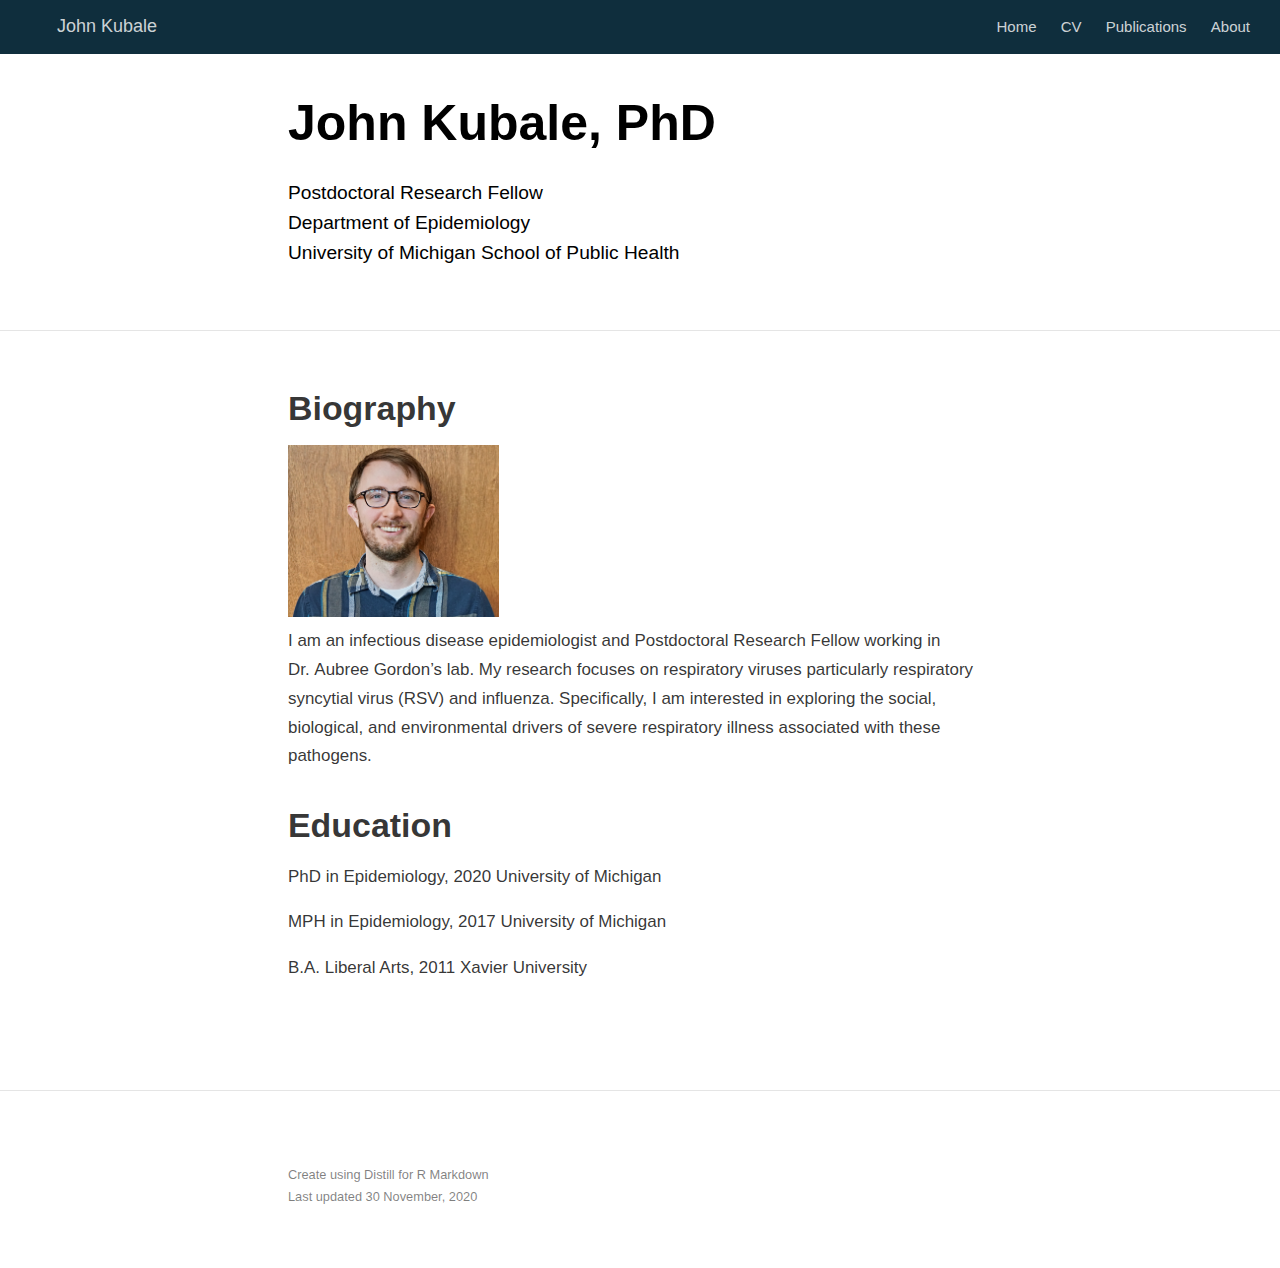
==== index.html @ 33983492 "update tweak" ====
<!DOCTYPE html>

<html xmlns="http://www.w3.org/1999/xhtml" lang="" xml:lang="">

<head>
  <meta charset="utf-8"/>
  <meta name="viewport" content="width=device-width, initial-scale=1"/>
  <meta http-equiv="X-UA-Compatible" content="IE=Edge,chrome=1"/>
  <meta name="generator" content="distill" />

  <style type="text/css">
  /* Hide doc at startup (prevent jankiness while JS renders/transforms) */
  body {
    visibility: hidden;
  }
  </style>

 <!--radix_placeholder_import_source-->
 <!--/radix_placeholder_import_source-->

<style type="text/css">code{white-space: pre;}</style>
<style type="text/css" data-origin="pandoc">
a.sourceLine { display: inline-block; line-height: 1.25; }
a.sourceLine { pointer-events: none; color: inherit; text-decoration: inherit; }
a.sourceLine:empty { height: 1.2em; }
.sourceCode { overflow: visible; }
code.sourceCode { white-space: pre; position: relative; }
div.sourceCode { margin: 1em 0; }
pre.sourceCode { margin: 0; }
@media screen {
div.sourceCode { overflow: auto; }
}
@media print {
code.sourceCode { white-space: pre-wrap; }
a.sourceLine { text-indent: -1em; padding-left: 1em; }
}
pre.numberSource a.sourceLine
  { position: relative; left: -4em; }
pre.numberSource a.sourceLine::before
  { content: attr(title);
    position: relative; left: -1em; text-align: right; vertical-align: baseline;
    border: none; pointer-events: all; display: inline-block;
    -webkit-touch-callout: none; -webkit-user-select: none;
    -khtml-user-select: none; -moz-user-select: none;
    -ms-user-select: none; user-select: none;
    padding: 0 4px; width: 4em;
    color: #aaaaaa;
  }
pre.numberSource { margin-left: 3em; border-left: 1px solid #aaaaaa;  padding-left: 4px; }
div.sourceCode
  {  }
@media screen {
a.sourceLine::before { text-decoration: underline; }
}
code span.al { color: #ff0000; font-weight: bold; } /* Alert */
code span.an { color: #545454; font-weight: bold; } /* Annotation */
code span.at { color: #7d9029; } /* Attribute */
code span.bn { color: #a1024a; } /* BaseN */
code span.bu { } /* BuiltIn */
code span.cf { color: #007faa; font-weight: bold; } /* ControlFlow */
code span.ch { color: #008000; } /* Char */
code span.cn { color: #d91e18; } /* Constant */
code span.co { color: #545454; } /* Comment */
code span.cv { color: #545454; font-weight: bold; font-style: italic; } /* CommentVar */
code span.do { color: #ba2121; font-style: italic; } /* Documentation */
code span.dt { color: #aa5d00; } /* DataType */
code span.dv { color: #a1024a; } /* DecVal */
code span.er { color: #ff0000; font-weight: bold; } /* Error */
code span.ex { } /* Extension */
code span.fl { color: #a1024a; } /* Float */
code span.fu { color: #4254a7; } /* Function */
code span.im { } /* Import */
code span.in { color: #545454; font-weight: bold; } /* Information */
code span.kw { color: #007faa; font-weight: bold; } /* Keyword */
code span.op { color: #696969; } /* Operator */
code span.ot { color: #007faa; } /* Other */
code span.pp { color: #bc7a00; } /* Preprocessor */
code span.sc { color: #008000; } /* SpecialChar */
code span.ss { color: #bb6688; } /* SpecialString */
code span.st { color: #008000; } /* String */
code span.va { color: #19177c; } /* Variable */
code span.vs { color: #008000; } /* VerbatimString */
code span.wa { color: #545454; font-weight: bold; font-style: italic; } /* Warning */
</style>

  <!--radix_placeholder_meta_tags-->
  <title>John Kubale: John Kubale, PhD</title>
  
  <meta property="description" itemprop="description" content="Postdoctoral Research Fellow  &#10;Department of Epidemiology  &#10;University of Michigan School of Public Health  &#10;[&lt;i class=&quot;fa fa-envelope&quot; aria-hidden=&quot;true&quot;&gt;&lt;/i&gt;](mailto:jkubale@umich.edu)&#10;[&lt;i class=&quot;fab fa-linkedin&quot;&gt;&lt;/i&gt;](https://www.linkedin.com/in/john-kubale-382120b4/) [&lt;i class=&quot;fab fa-twitter-square&quot;&gt;&lt;/i&gt;](https://twitter.com/JKubale)"/>
  
  
  
  <!--  https://developers.facebook.com/docs/sharing/webmasters#markup -->
  <meta property="og:title" content="John Kubale: John Kubale, PhD"/>
  <meta property="og:type" content="article"/>
  <meta property="og:description" content="Postdoctoral Research Fellow  &#10;Department of Epidemiology  &#10;University of Michigan School of Public Health  &#10;[&lt;i class=&quot;fa fa-envelope&quot; aria-hidden=&quot;true&quot;&gt;&lt;/i&gt;](mailto:jkubale@umich.edu)&#10;[&lt;i class=&quot;fab fa-linkedin&quot;&gt;&lt;/i&gt;](https://www.linkedin.com/in/john-kubale-382120b4/) [&lt;i class=&quot;fab fa-twitter-square&quot;&gt;&lt;/i&gt;](https://twitter.com/JKubale)"/>
  <meta property="og:locale" content="en_US"/>
  <meta property="og:site_name" content="John Kubale"/>
  
  <!--  https://dev.twitter.com/cards/types/summary -->
  <meta property="twitter:card" content="summary"/>
  <meta property="twitter:title" content="John Kubale: John Kubale, PhD"/>
  <meta property="twitter:description" content="Postdoctoral Research Fellow  &#10;Department of Epidemiology  &#10;University of Michigan School of Public Health  &#10;[&lt;i class=&quot;fa fa-envelope&quot; aria-hidden=&quot;true&quot;&gt;&lt;/i&gt;](mailto:jkubale@umich.edu)&#10;[&lt;i class=&quot;fab fa-linkedin&quot;&gt;&lt;/i&gt;](https://www.linkedin.com/in/john-kubale-382120b4/) [&lt;i class=&quot;fab fa-twitter-square&quot;&gt;&lt;/i&gt;](https://twitter.com/JKubale)"/>
  
  <!--/radix_placeholder_meta_tags-->
  <!--radix_placeholder_rmarkdown_metadata-->
  
  <script type="text/json" id="radix-rmarkdown-metadata">
  {"type":"list","attributes":{"names":{"type":"character","attributes":{},"value":["title","description","site"]}},"value":[{"type":"character","attributes":{},"value":["John Kubale, PhD"]},{"type":"character","attributes":{},"value":["Postdoctoral Research Fellow  \nDepartment of Epidemiology  \nUniversity of Michigan School of Public Health  \n[<i class=\"fa fa-envelope\" aria-hidden=\"true\"><\/i>](mailto:jkubale@umich.edu)\n[<i class=\"fab fa-linkedin\"><\/i>](https://www.linkedin.com/in/john-kubale-382120b4/) [<i class=\"fab fa-twitter-square\"><\/i>](https://twitter.com/JKubale)\n"]},{"type":"character","attributes":{},"value":["distill::distill_website"]}]}
  </script>
  <!--/radix_placeholder_rmarkdown_metadata-->
  <!--radix_placeholder_navigation_in_header-->
  <meta name="distill:offset" content=""/>
  
  <script type="application/javascript">
  
    window.headroom_prevent_pin = false;
  
    window.document.addEventListener("DOMContentLoaded", function (event) {
  
      // initialize headroom for banner
      var header = $('header').get(0);
      var headerHeight = header.offsetHeight;
      var headroom = new Headroom(header, {
        onPin : function() {
          if (window.headroom_prevent_pin) {
            window.headroom_prevent_pin = false;
            headroom.unpin();
          }
        }
      });
      headroom.init();
      if(window.location.hash)
        headroom.unpin();
      $(header).addClass('headroom--transition');
  
      // offset scroll location for banner on hash change
      // (see: https://github.com/WickyNilliams/headroom.js/issues/38)
      window.addEventListener("hashchange", function(event) {
        window.scrollTo(0, window.pageYOffset - (headerHeight + 25));
      });
  
      // responsive menu
      $('.distill-site-header').each(function(i, val) {
        var topnav = $(this);
        var toggle = topnav.find('.nav-toggle');
        toggle.on('click', function() {
          topnav.toggleClass('responsive');
        });
      });
  
      // nav dropdowns
      $('.nav-dropbtn').click(function(e) {
        $(this).next('.nav-dropdown-content').toggleClass('nav-dropdown-active');
        $(this).parent().siblings('.nav-dropdown')
           .children('.nav-dropdown-content').removeClass('nav-dropdown-active');
      });
      $("body").click(function(e){
        $('.nav-dropdown-content').removeClass('nav-dropdown-active');
      });
      $(".nav-dropdown").click(function(e){
        e.stopPropagation();
      });
    });
  </script>
  
  <style type="text/css">
  
  /* Theme (user-documented overrideables for nav appearance) */
  
  .distill-site-nav {
    color: rgba(255, 255, 255, 0.8);
    background-color: #0F2E3D;
    font-size: 15px;
    font-weight: 300;
  }
  
  .distill-site-nav a {
    color: inherit;
    text-decoration: none;
  }
  
  .distill-site-nav a:hover {
    color: white;
  }
  
  @media print {
    .distill-site-nav {
      display: none;
    }
  }
  
  .distill-site-header {
  
  }
  
  .distill-site-footer {
  
  }
  
  
  /* Site Header */
  
  .distill-site-header {
    width: 100%;
    box-sizing: border-box;
    z-index: 3;
  }
  
  .distill-site-header .nav-left {
    display: inline-block;
    margin-left: 8px;
  }
  
  @media screen and (max-width: 768px) {
    .distill-site-header .nav-left {
      margin-left: 0;
    }
  }
  
  
  .distill-site-header .nav-right {
    float: right;
    margin-right: 8px;
  }
  
  .distill-site-header a,
  .distill-site-header .title {
    display: inline-block;
    text-align: center;
    padding: 14px 10px 14px 10px;
  }
  
  .distill-site-header .title {
    font-size: 18px;
    min-width: 150px;
  }
  
  .distill-site-header .logo {
    padding: 0;
  }
  
  .distill-site-header .logo img {
    display: none;
    max-height: 20px;
    width: auto;
    margin-bottom: -4px;
  }
  
  .distill-site-header .nav-image img {
    max-height: 18px;
    width: auto;
    display: inline-block;
    margin-bottom: -3px;
  }
  
  
  
  @media screen and (min-width: 1000px) {
    .distill-site-header .logo img {
      display: inline-block;
    }
    .distill-site-header .nav-left {
      margin-left: 20px;
    }
    .distill-site-header .nav-right {
      margin-right: 20px;
    }
    .distill-site-header .title {
      padding-left: 12px;
    }
  }
  
  
  .distill-site-header .nav-toggle {
    display: none;
  }
  
  .nav-dropdown {
    display: inline-block;
    position: relative;
  }
  
  .nav-dropdown .nav-dropbtn {
    border: none;
    outline: none;
    color: rgba(255, 255, 255, 0.8);
    padding: 16px 10px;
    background-color: transparent;
    font-family: inherit;
    font-size: inherit;
    font-weight: inherit;
    margin: 0;
    margin-top: 1px;
    z-index: 2;
  }
  
  .nav-dropdown-content {
    display: none;
    position: absolute;
    background-color: white;
    min-width: 200px;
    border: 1px solid rgba(0,0,0,0.15);
    border-radius: 4px;
    box-shadow: 0px 8px 16px 0px rgba(0,0,0,0.1);
    z-index: 1;
    margin-top: 2px;
    white-space: nowrap;
    padding-top: 4px;
    padding-bottom: 4px;
  }
  
  .nav-dropdown-content hr {
    margin-top: 4px;
    margin-bottom: 4px;
    border: none;
    border-bottom: 1px solid rgba(0, 0, 0, 0.1);
  }
  
  .nav-dropdown-active {
    display: block;
  }
  
  .nav-dropdown-content a, .nav-dropdown-content .nav-dropdown-header {
    color: black;
    padding: 6px 24px;
    text-decoration: none;
    display: block;
    text-align: left;
  }
  
  .nav-dropdown-content .nav-dropdown-header {
    display: block;
    padding: 5px 24px;
    padding-bottom: 0;
    text-transform: uppercase;
    font-size: 14px;
    color: #999999;
    white-space: nowrap;
  }
  
  .nav-dropdown:hover .nav-dropbtn {
    color: white;
  }
  
  .nav-dropdown-content a:hover {
    background-color: #ddd;
    color: black;
  }
  
  .nav-right .nav-dropdown-content {
    margin-left: -45%;
    right: 0;
  }
  
  @media screen and (max-width: 768px) {
    .distill-site-header a, .distill-site-header .nav-dropdown  {display: none;}
    .distill-site-header a.nav-toggle {
      float: right;
      display: block;
    }
    .distill-site-header .title {
      margin-left: 0;
    }
    .distill-site-header .nav-right {
      margin-right: 0;
    }
    .distill-site-header {
      overflow: hidden;
    }
    .nav-right .nav-dropdown-content {
      margin-left: 0;
    }
  }
  
  
  @media screen and (max-width: 768px) {
    .distill-site-header.responsive {position: relative; min-height: 500px; }
    .distill-site-header.responsive a.nav-toggle {
      position: absolute;
      right: 0;
      top: 0;
    }
    .distill-site-header.responsive a,
    .distill-site-header.responsive .nav-dropdown {
      display: block;
      text-align: left;
    }
    .distill-site-header.responsive .nav-left,
    .distill-site-header.responsive .nav-right {
      width: 100%;
    }
    .distill-site-header.responsive .nav-dropdown {float: none;}
    .distill-site-header.responsive .nav-dropdown-content {position: relative;}
    .distill-site-header.responsive .nav-dropdown .nav-dropbtn {
      display: block;
      width: 100%;
      text-align: left;
    }
  }
  
  /* Site Footer */
  
  .distill-site-footer {
    width: 100%;
    overflow: hidden;
    box-sizing: border-box;
    z-index: 3;
    margin-top: 30px;
    padding-top: 30px;
    padding-bottom: 30px;
    text-align: center;
  }
  
  /* Headroom */
  
  d-title {
    padding-top: 6rem;
  }
  
  @media print {
    d-title {
      padding-top: 4rem;
    }
  }
  
  .headroom {
    z-index: 1000;
    position: fixed;
    top: 0;
    left: 0;
    right: 0;
  }
  
  .headroom--transition {
    transition: all .4s ease-in-out;
  }
  
  .headroom--unpinned {
    top: -100px;
  }
  
  .headroom--pinned {
    top: 0;
  }
  
  </style>
  
  <link href="site_libs/font-awesome-5.1.0/css/all.css" rel="stylesheet"/>
  <link href="site_libs/font-awesome-5.1.0/css/v4-shims.css" rel="stylesheet"/>
  <script src="site_libs/headroom-0.9.4/headroom.min.js"></script>
  <script src="site_libs/autocomplete-0.37.1/autocomplete.min.js"></script>
  <script src="site_libs/fuse-6.4.1/fuse.min.js"></script>
  
  <script type="application/javascript">
  
  function getMeta(metaName) {
    var metas = document.getElementsByTagName('meta');
    for (let i = 0; i < metas.length; i++) {
      if (metas[i].getAttribute('name') === metaName) {
        return metas[i].getAttribute('content');
      }
    }
    return '';
  }
  
  function offsetURL(url) {
    var offset = getMeta('distill:offset');
    return offset ? offset + '/' + url : url;
  }
  
  function createIndex() {
    var options = {
      keys: [
        "title",
        "categories",
        "description",
        "contents"
      ]
    };
    return new window.Fuse([],options);
  }
  
  function createFuseIndex() {
  
    // create fuse index
    var options = { keys: ["title", "description", "contents"] };
    var fuse = new window.Fuse([], options);
  
    // fetch the main search.json
    return fetch(offsetURL('search.json'))
      .then(function(response) {
        if (response.status == 200) {
          return response.json().then(function(json) {
            // index main articles
            json.articles.forEach(function(article) {
              fuse.add(article);
            });
            // download collections and index their articles
            return Promise.all(json.collections.map(function(collection) {
              return fetch(offsetURL(collection)).then(function(response) {
                if (response.status === 200) {
                  return response.json().then(function(articles) {
                    articles.forEach(function(article) {
                      fuse.add(article);
                    });
                  })
                } else {
                  return Promise.reject(
                    new Error('Unexpected status from search index request: ' +
                              response.status)
                  );
                }
              });
            })).then(function() {
              return fuse;
            });
          });
  
        } else {
          return Promise.reject(
            new Error('Unexpected status from search index request: ' +
                        response.status)
          );
        }
      });
  }
  
  window.document.addEventListener("DOMContentLoaded", function (event) {
  
    // get search element (bail if we don't have one)
    var searchEl = window.document.getElementById('distill-search');
    if (!searchEl)
      return;
  
    createFuseIndex()
      .then(function(fuse) {
  
        // make search box visible
        searchEl.classList.remove('hidden');
  
        // initialize autocomplete
        var options = {
          autoselect: true,
          hint: false,
          minLength: 2,
        };
        window.autocomplete(searchEl, options, [{
          source: function(query, callback) {
            const searchOptions = {
              isCaseSensitive: false,
              shouldSort: true,
              minMatchCharLength: 2,
              limit: 10,
              keys: [
                { name: 'title', weight: 20 },
                { name: 'categories', weight: 15 },
                { name: 'description', weight: 10 },
                { name: 'contents', weight: 5 },
              ],
            };
            var results = fuse.search(query, searchOptions);
            callback(results
              .map(function(result) { return result.item; })
              .filter(function(item) { return !!item.description; })
            );
          },
          templates: {
            suggestion: function(suggestion) {
              var html = `
                <div class="search-item">
                  <h3>${suggestion.title}</h3>
                  <div class="search-item-description">
                    ${suggestion.description}
                  </div>
                  <div class="search-item-preview">
                    <img src="${suggestion.preview ? offsetURL(suggestion.preview) : ''}"</img>
                  </div>
                </div>
              `;
              return html;
            }
          }
        }]).on('autocomplete:selected', function(event, suggestion) {
          window.location.href = offsetURL(suggestion.path);
        });
        // remove inline display style on autocompleter (we want to
        // manage responsive display via css)
        $('.algolia-autocomplete').css("display", "");
      })
      .catch(function(error) {
        console.log(error);
      });
  
  });
  
  </script>
  
  <style type="text/css">
  
  /* Algolioa Autocomplete */
  
  .algolia-autocomplete {
    display: inline-block;
    margin-left: 10px;
    vertical-align: sub;
    background-color: white;
    color: black;
    padding: 6px;
    padding-top: 8px;
    padding-bottom: 0;
    border-radius: 6px;
    border: 1px #0F2E3D solid;
    width: 180px;
  }
  
  
  @media screen and (max-width: 768px) {
    .distill-site-nav .algolia-autocomplete {
      display: none;
      visibility: hidden;
    }
    .distill-site-nav.responsive .algolia-autocomplete {
      display: inline-block;
      visibility: visible;
    }
    .distill-site-nav.responsive .algolia-autocomplete .aa-dropdown-menu {
      margin-left: 0;
      width: 400px;
      max-height: 400px;
    }
  }
  
  .algolia-autocomplete .aa-input, .algolia-autocomplete .aa-hint {
    width: 90%;
    outline: none;
    border: none;
  }
  
  .algolia-autocomplete .aa-hint {
    color: #999;
  }
  .algolia-autocomplete .aa-dropdown-menu {
    width: 550px;
    max-height: 70vh;
    overflow-x: visible;
    overflow-y: scroll;
    padding: 5px;
    margin-top: 3px;
    margin-left: -150px;
    background-color: #fff;
    border-radius: 5px;
    border: 1px solid #999;
    border-top: none;
  }
  
  .algolia-autocomplete .aa-dropdown-menu .aa-suggestion {
    cursor: pointer;
    padding: 5px 4px;
    border-bottom: 1px solid #eee;
  }
  
  .algolia-autocomplete .aa-dropdown-menu .aa-suggestion:last-of-type {
    border-bottom: none;
    margin-bottom: 2px;
  }
  
  .algolia-autocomplete .aa-dropdown-menu .aa-suggestion .search-item {
    overflow: hidden;
    font-size: 0.8em;
    line-height: 1.4em;
  }
  
  .algolia-autocomplete .aa-dropdown-menu .aa-suggestion .search-item h3 {
    margin-block-start: 0;
    margin-block-end: 5px;
  }
  
  .algolia-autocomplete .aa-dropdown-menu .aa-suggestion .search-item-description {
    display: inline-block;
    overflow: hidden;
    height: 2.8em;
    width: 80%;
    margin-right: 4%;
  }
  
  .algolia-autocomplete .aa-dropdown-menu .aa-suggestion .search-item-preview {
    display: inline-block;
    width: 15%;
  }
  
  .algolia-autocomplete .aa-dropdown-menu .aa-suggestion .search-item-preview img {
    height: 3em;
    width: auto;
    display: none;
  }
  
  .algolia-autocomplete .aa-dropdown-menu .aa-suggestion .search-item-preview img[src] {
    display: initial;
  }
  
  .algolia-autocomplete .aa-dropdown-menu .aa-suggestion.aa-cursor {
    background-color: #eee;
  }
  .algolia-autocomplete .aa-dropdown-menu .aa-suggestion em {
    font-weight: bold;
    font-style: normal;
  }
  
  </style>
  
  
  <!--/radix_placeholder_navigation_in_header-->
  <!--radix_placeholder_distill-->
  
  <style type="text/css">
  
  body {
    background-color: white;
  }
  
  .pandoc-table {
    width: 100%;
  }
  
  .pandoc-table>caption {
    margin-bottom: 10px;
  }
  
  .pandoc-table th:not([align]) {
    text-align: left;
  }
  
  .pagedtable-footer {
    font-size: 15px;
  }
  
  d-byline .byline {
    grid-template-columns: 2fr 2fr;
  }
  
  d-byline .byline h3 {
    margin-block-start: 1.5em;
  }
  
  d-byline .byline .authors-affiliations h3 {
    margin-block-start: 0.5em;
  }
  
  .authors-affiliations .orcid-id {
    width: 16px;
    height:16px;
    margin-left: 4px;
    margin-right: 4px;
    vertical-align: middle;
    padding-bottom: 2px;
  }
  
  d-title .dt-tags {
    margin-top: 1em;
    grid-column: text;
  }
  
  .dt-tags .dt-tag {
    text-decoration: none;
    display: inline-block;
    color: rgba(0,0,0,0.6);
    padding: 0em 0.4em;
    margin-right: 0.5em;
    margin-bottom: 0.4em;
    font-size: 70%;
    border: 1px solid rgba(0,0,0,0.2);
    border-radius: 3px;
    text-transform: uppercase;
    font-weight: 500;
  }
  
  d-article table.gt_table td,
  d-article table.gt_table th {
    border-bottom: none;
  }
  
  .html-widget {
    margin-bottom: 2.0em;
  }
  
  .l-screen-inset {
    padding-right: 16px;
  }
  
  .l-screen .caption {
    margin-left: 10px;
  }
  
  .shaded {
    background: rgb(247, 247, 247);
    padding-top: 20px;
    padding-bottom: 20px;
    border-top: 1px solid rgba(0, 0, 0, 0.1);
    border-bottom: 1px solid rgba(0, 0, 0, 0.1);
  }
  
  .shaded .html-widget {
    margin-bottom: 0;
    border: 1px solid rgba(0, 0, 0, 0.1);
  }
  
  .shaded .shaded-content {
    background: white;
  }
  
  .text-output {
    margin-top: 0;
    line-height: 1.5em;
  }
  
  .hidden {
    display: none !important;
  }
  
  d-article {
    padding-top: 2.5rem;
    padding-bottom: 30px;
  }
  
  d-appendix {
    padding-top: 30px;
  }
  
  d-article>p>img {
    width: 100%;
  }
  
  d-article h2 {
    margin: 1rem 0 1.5rem 0;
  }
  
  d-article h3 {
    margin-top: 1.5rem;
  }
  
  d-article iframe {
    border: 1px solid rgba(0, 0, 0, 0.1);
    margin-bottom: 2.0em;
    width: 100%;
  }
  
  /* Tweak code blocks */
  
  d-article div.sourceCode code,
  d-article pre code {
    font-family: Consolas, Monaco, 'Andale Mono', 'Ubuntu Mono', monospace;
  }
  
  d-article pre,
  d-article div.sourceCode,
  d-article div.sourceCode pre {
    overflow: hidden;
  }
  
  d-article div.sourceCode {
    background-color: white;
  }
  
  d-article div.sourceCode pre {
    padding-left: 10px;
    font-size: 12px;
    border-left: 2px solid rgba(0,0,0,0.1);
  }
  
  d-article pre {
    font-size: 12px;
    color: black;
    background: none;
    margin-top: 0;
    text-align: left;
    white-space: pre;
    word-spacing: normal;
    word-break: normal;
    word-wrap: normal;
    line-height: 1.5;
  
    -moz-tab-size: 4;
    -o-tab-size: 4;
    tab-size: 4;
  
    -webkit-hyphens: none;
    -moz-hyphens: none;
    -ms-hyphens: none;
    hyphens: none;
  }
  
  d-article pre a {
    border-bottom: none;
  }
  
  d-article pre a:hover {
    border-bottom: none;
    text-decoration: underline;
  }
  
  @media(min-width: 768px) {
  
  d-article pre,
  d-article div.sourceCode,
  d-article div.sourceCode pre {
    overflow: visible !important;
  }
  
  d-article div.sourceCode pre {
    padding-left: 18px;
    font-size: 14px;
  }
  
  d-article pre {
    font-size: 14px;
  }
  
  }
  
  figure img.external {
    background: white;
    border: 1px solid rgba(0, 0, 0, 0.1);
    box-shadow: 0 1px 8px rgba(0, 0, 0, 0.1);
    padding: 18px;
    box-sizing: border-box;
  }
  
  /* CSS for d-contents */
  
  .d-contents {
    grid-column: text;
    color: rgba(0,0,0,0.8);
    font-size: 0.9em;
    padding-bottom: 1em;
    margin-bottom: 1em;
    padding-bottom: 0.5em;
    margin-bottom: 1em;
    padding-left: 0.25em;
    justify-self: start;
  }
  
  @media(min-width: 1000px) {
    .d-contents.d-contents-float {
      height: 0;
      grid-column-start: 1;
      grid-column-end: 4;
      justify-self: center;
      padding-right: 3em;
      padding-left: 2em;
    }
  }
  
  .d-contents nav h3 {
    font-size: 18px;
    margin-top: 0;
    margin-bottom: 1em;
  }
  
  .d-contents li {
    list-style-type: none
  }
  
  .d-contents nav > ul {
    padding-left: 0;
  }
  
  .d-contents ul {
    padding-left: 1em
  }
  
  .d-contents nav ul li {
    margin-top: 0.6em;
    margin-bottom: 0.2em;
  }
  
  .d-contents nav a {
    font-size: 13px;
    border-bottom: none;
    text-decoration: none
    color: rgba(0, 0, 0, 0.8);
  }
  
  .d-contents nav a:hover {
    text-decoration: underline solid rgba(0, 0, 0, 0.6)
  }
  
  .d-contents nav > ul > li > a {
    font-weight: 600;
  }
  
  .d-contents nav > ul > li > ul {
    font-weight: inherit;
  }
  
  .d-contents nav > ul > li > ul > li {
    margin-top: 0.2em;
  }
  
  
  .d-contents nav ul {
    margin-top: 0;
    margin-bottom: 0.25em;
  }
  
  .d-article-with-toc h2:nth-child(2) {
    margin-top: 0;
  }
  
  
  /* Figure */
  
  .figure {
    position: relative;
    margin-bottom: 2.5em;
    margin-top: 1.5em;
  }
  
  .figure img {
    width: 100%;
  }
  
  .figure .caption {
    color: rgba(0, 0, 0, 0.6);
    font-size: 12px;
    line-height: 1.5em;
  }
  
  .figure img.external {
    background: white;
    border: 1px solid rgba(0, 0, 0, 0.1);
    box-shadow: 0 1px 8px rgba(0, 0, 0, 0.1);
    padding: 18px;
    box-sizing: border-box;
  }
  
  .figure .caption a {
    color: rgba(0, 0, 0, 0.6);
  }
  
  .figure .caption b,
  .figure .caption strong, {
    font-weight: 600;
    color: rgba(0, 0, 0, 1.0);
  }
  
  /* Citations */
  
  d-article .citation {
    color: inherit;
    cursor: inherit;
  }
  
  div.hanging-indent{
    margin-left: 1em; text-indent: -1em;
  }
  
  
  /* Tweak 1000px media break to show more text */
  
  @media(min-width: 1000px) {
    .base-grid,
    distill-header,
    d-title,
    d-abstract,
    d-article,
    d-appendix,
    distill-appendix,
    d-byline,
    d-footnote-list,
    d-citation-list,
    distill-footer {
      grid-template-columns: [screen-start] 1fr [page-start kicker-start] 80px [middle-start] 50px [text-start kicker-end] 65px 65px 65px 65px 65px 65px 65px 65px [text-end gutter-start] 65px [middle-end] 65px [page-end gutter-end] 1fr [screen-end];
      grid-column-gap: 16px;
    }
  
    .grid {
      grid-column-gap: 16px;
    }
  
    d-article {
      font-size: 1.06rem;
      line-height: 1.7em;
    }
    figure .caption, .figure .caption, figure figcaption {
      font-size: 13px;
    }
  }
  
  @media(min-width: 1180px) {
    .base-grid,
    distill-header,
    d-title,
    d-abstract,
    d-article,
    d-appendix,
    distill-appendix,
    d-byline,
    d-footnote-list,
    d-citation-list,
    distill-footer {
      grid-template-columns: [screen-start] 1fr [page-start kicker-start] 60px [middle-start] 60px [text-start kicker-end] 60px 60px 60px 60px 60px 60px 60px 60px [text-end gutter-start] 60px [middle-end] 60px [page-end gutter-end] 1fr [screen-end];
      grid-column-gap: 32px;
    }
  
    .grid {
      grid-column-gap: 32px;
    }
  }
  
  
  /* Get the citation styles for the appendix (not auto-injected on render since
     we do our own rendering of the citation appendix) */
  
  d-appendix .citation-appendix,
  .d-appendix .citation-appendix {
    font-size: 11px;
    line-height: 15px;
    border-left: 1px solid rgba(0, 0, 0, 0.1);
    padding-left: 18px;
    border: 1px solid rgba(0,0,0,0.1);
    background: rgba(0, 0, 0, 0.02);
    padding: 10px 18px;
    border-radius: 3px;
    color: rgba(150, 150, 150, 1);
    overflow: hidden;
    margin-top: -12px;
    white-space: pre-wrap;
    word-wrap: break-word;
  }
  
  /* Include appendix styles here so they can be overridden */
  
  d-appendix {
    contain: layout style;
    font-size: 0.8em;
    line-height: 1.7em;
    margin-top: 60px;
    margin-bottom: 0;
    border-top: 1px solid rgba(0, 0, 0, 0.1);
    color: rgba(0,0,0,0.5);
    padding-top: 60px;
    padding-bottom: 48px;
  }
  
  d-appendix h3 {
    grid-column: page-start / text-start;
    font-size: 15px;
    font-weight: 500;
    margin-top: 1em;
    margin-bottom: 0;
    color: rgba(0,0,0,0.65);
  }
  
  d-appendix h3 + * {
    margin-top: 1em;
  }
  
  d-appendix ol {
    padding: 0 0 0 15px;
  }
  
  @media (min-width: 768px) {
    d-appendix ol {
      padding: 0 0 0 30px;
      margin-left: -30px;
    }
  }
  
  d-appendix li {
    margin-bottom: 1em;
  }
  
  d-appendix a {
    color: rgba(0, 0, 0, 0.6);
  }
  
  d-appendix > * {
    grid-column: text;
  }
  
  d-appendix > d-footnote-list,
  d-appendix > d-citation-list,
  d-appendix > distill-appendix {
    grid-column: screen;
  }
  
  /* Include footnote styles here so they can be overridden */
  
  d-footnote-list {
    contain: layout style;
  }
  
  d-footnote-list > * {
    grid-column: text;
  }
  
  d-footnote-list a.footnote-backlink {
    color: rgba(0,0,0,0.3);
    padding-left: 0.5em;
  }
  
  
  
  /* Anchor.js */
  
  .anchorjs-link {
    /*transition: all .25s linear; */
    text-decoration: none;
    border-bottom: none;
  }
  *:hover > .anchorjs-link {
    margin-left: -1.125em !important;
    text-decoration: none;
    border-bottom: none;
  }
  
  /* Social footer */
  
  .social_footer {
    margin-top: 30px;
    margin-bottom: 0;
    color: rgba(0,0,0,0.67);
  }
  
  .disqus-comments {
    margin-right: 30px;
  }
  
  .disqus-comment-count {
    border-bottom: 1px solid rgba(0, 0, 0, 0.4);
    cursor: pointer;
  }
  
  #disqus_thread {
    margin-top: 30px;
  }
  
  .article-sharing a {
    border-bottom: none;
    margin-right: 8px;
  }
  
  .article-sharing a:hover {
    border-bottom: none;
  }
  
  .sidebar-section.subscribe {
    font-size: 12px;
    line-height: 1.6em;
  }
  
  .subscribe p {
    margin-bottom: 0.5em;
  }
  
  
  .article-footer .subscribe {
    font-size: 15px;
    margin-top: 45px;
  }
  
  
  .sidebar-section.custom {
    font-size: 12px;
    line-height: 1.6em;
  }
  
  .custom p {
    margin-bottom: 0.5em;
  }
  
  /* Styles for listing layout (hide title) */
  .layout-listing d-title, .layout-listing .d-title {
    display: none;
  }
  
  /* Styles for posts lists (not auto-injected) */
  
  
  .posts-with-sidebar {
    padding-left: 45px;
    padding-right: 45px;
  }
  
  .posts-list .description h2,
  .posts-list .description p {
    font-family: -apple-system, BlinkMacSystemFont, "Segoe UI", Roboto, Oxygen, Ubuntu, Cantarell, "Fira Sans", "Droid Sans", "Helvetica Neue", Arial, sans-serif;
  }
  
  .posts-list .description h2 {
    font-weight: 700;
    border-bottom: none;
    padding-bottom: 0;
  }
  
  .posts-list h2.post-tag {
    border-bottom: 1px solid rgba(0, 0, 0, 0.2);
    padding-bottom: 12px;
  }
  .posts-list {
    margin-top: 60px;
    margin-bottom: 24px;
  }
  
  .posts-list .post-preview {
    text-decoration: none;
    overflow: hidden;
    display: block;
    border-bottom: 1px solid rgba(0, 0, 0, 0.1);
    padding: 24px 0;
  }
  
  .post-preview-last {
    border-bottom: none !important;
  }
  
  .posts-list .posts-list-caption {
    grid-column: screen;
    font-weight: 400;
  }
  
  .posts-list .post-preview h2 {
    margin: 0 0 6px 0;
    line-height: 1.2em;
    font-style: normal;
    font-size: 24px;
  }
  
  .posts-list .post-preview p {
    margin: 0 0 12px 0;
    line-height: 1.4em;
    font-size: 16px;
  }
  
  .posts-list .post-preview .thumbnail {
    box-sizing: border-box;
    margin-bottom: 24px;
    position: relative;
    max-width: 500px;
  }
  .posts-list .post-preview img {
    width: 100%;
    display: block;
  }
  
  .posts-list .metadata {
    font-size: 12px;
    line-height: 1.4em;
    margin-bottom: 18px;
  }
  
  .posts-list .metadata > * {
    display: inline-block;
  }
  
  .posts-list .metadata .publishedDate {
    margin-right: 2em;
  }
  
  .posts-list .metadata .dt-authors {
    display: block;
    margin-top: 0.3em;
    margin-right: 2em;
  }
  
  .posts-list .dt-tags {
    display: block;
    line-height: 1em;
  }
  
  .posts-list .dt-tags .dt-tag {
    display: inline-block;
    color: rgba(0,0,0,0.6);
    padding: 0.3em 0.4em;
    margin-right: 0.2em;
    margin-bottom: 0.4em;
    font-size: 60%;
    border: 1px solid rgba(0,0,0,0.2);
    border-radius: 3px;
    text-transform: uppercase;
    font-weight: 500;
  }
  
  .posts-list img {
    opacity: 1;
  }
  
  .posts-list img[data-src] {
    opacity: 0;
  }
  
  .posts-more {
    clear: both;
  }
  
  
  .posts-sidebar {
    font-size: 16px;
  }
  
  .posts-sidebar h3 {
    font-size: 16px;
    margin-top: 0;
    margin-bottom: 0.5em;
    font-weight: 400;
    text-transform: uppercase;
  }
  
  .sidebar-section {
    margin-bottom: 30px;
  }
  
  .categories ul {
    list-style-type: none;
    margin: 0;
    padding: 0;
  }
  
  .categories li {
    color: rgba(0, 0, 0, 0.8);
    margin-bottom: 0;
  }
  
  .categories li>a {
    border-bottom: none;
  }
  
  .categories li>a:hover {
    border-bottom: 1px solid rgba(0, 0, 0, 0.4);
  }
  
  .categories .active {
    font-weight: 600;
  }
  
  .categories .category-count {
    color: rgba(0, 0, 0, 0.4);
  }
  
  
  @media(min-width: 768px) {
    .posts-list .post-preview h2 {
      font-size: 26px;
    }
    .posts-list .post-preview .thumbnail {
      float: right;
      width: 30%;
      margin-bottom: 0;
    }
    .posts-list .post-preview .description {
      float: left;
      width: 45%;
    }
    .posts-list .post-preview .metadata {
      float: left;
      width: 20%;
      margin-top: 8px;
    }
    .posts-list .post-preview p {
      margin: 0 0 12px 0;
      line-height: 1.5em;
      font-size: 16px;
    }
    .posts-with-sidebar .posts-list {
      float: left;
      width: 75%;
    }
    .posts-with-sidebar .posts-sidebar {
      float: right;
      width: 20%;
      margin-top: 60px;
      padding-top: 24px;
      padding-bottom: 24px;
    }
  }
  
  
  /* Improve display for browsers without grid (IE/Edge <= 15) */
  
  .downlevel {
    line-height: 1.6em;
    font-family: -apple-system, BlinkMacSystemFont, "Segoe UI", Roboto, Oxygen, Ubuntu, Cantarell, "Fira Sans", "Droid Sans", "Helvetica Neue", Arial, sans-serif;
    margin: 0;
  }
  
  .downlevel .d-title {
    padding-top: 6rem;
    padding-bottom: 1.5rem;
  }
  
  .downlevel .d-title h1 {
    font-size: 50px;
    font-weight: 700;
    line-height: 1.1em;
    margin: 0 0 0.5rem;
  }
  
  .downlevel .d-title p {
    font-weight: 300;
    font-size: 1.2rem;
    line-height: 1.55em;
    margin-top: 0;
  }
  
  .downlevel .d-byline {
    padding-top: 0.8em;
    padding-bottom: 0.8em;
    font-size: 0.8rem;
    line-height: 1.8em;
  }
  
  .downlevel .section-separator {
    border: none;
    border-top: 1px solid rgba(0, 0, 0, 0.1);
  }
  
  .downlevel .d-article {
    font-size: 1.06rem;
    line-height: 1.7em;
    padding-top: 1rem;
    padding-bottom: 2rem;
  }
  
  
  .downlevel .d-appendix {
    padding-left: 0;
    padding-right: 0;
    max-width: none;
    font-size: 0.8em;
    line-height: 1.7em;
    margin-bottom: 0;
    color: rgba(0,0,0,0.5);
    padding-top: 40px;
    padding-bottom: 48px;
  }
  
  .downlevel .footnotes ol {
    padding-left: 13px;
  }
  
  .downlevel .base-grid,
  .downlevel .distill-header,
  .downlevel .d-title,
  .downlevel .d-abstract,
  .downlevel .d-article,
  .downlevel .d-appendix,
  .downlevel .distill-appendix,
  .downlevel .d-byline,
  .downlevel .d-footnote-list,
  .downlevel .d-citation-list,
  .downlevel .distill-footer,
  .downlevel .appendix-bottom,
  .downlevel .posts-container {
    padding-left: 40px;
    padding-right: 40px;
  }
  
  @media(min-width: 768px) {
    .downlevel .base-grid,
    .downlevel .distill-header,
    .downlevel .d-title,
    .downlevel .d-abstract,
    .downlevel .d-article,
    .downlevel .d-appendix,
    .downlevel .distill-appendix,
    .downlevel .d-byline,
    .downlevel .d-footnote-list,
    .downlevel .d-citation-list,
    .downlevel .distill-footer,
    .downlevel .appendix-bottom,
    .downlevel .posts-container {
    padding-left: 150px;
    padding-right: 150px;
    max-width: 900px;
  }
  }
  
  .downlevel pre code {
    display: block;
    border-left: 2px solid rgba(0, 0, 0, .1);
    padding: 0 0 0 20px;
    font-size: 14px;
  }
  
  .downlevel code, .downlevel pre {
    color: black;
    background: none;
    font-family: Consolas, Monaco, 'Andale Mono', 'Ubuntu Mono', monospace;
    text-align: left;
    white-space: pre;
    word-spacing: normal;
    word-break: normal;
    word-wrap: normal;
    line-height: 1.5;
  
    -moz-tab-size: 4;
    -o-tab-size: 4;
    tab-size: 4;
  
    -webkit-hyphens: none;
    -moz-hyphens: none;
    -ms-hyphens: none;
    hyphens: none;
  }
  
  .downlevel .posts-list .post-preview {
    color: inherit;
  }
  
  
  
  </style>
  
  <script type="application/javascript">
  
  function is_downlevel_browser() {
    if (bowser.isUnsupportedBrowser({ msie: "12", msedge: "16"},
                                   window.navigator.userAgent)) {
      return true;
    } else {
      return window.load_distill_framework === undefined;
    }
  }
  
  // show body when load is complete
  function on_load_complete() {
  
    // add anchors
    if (window.anchors) {
      window.anchors.options.placement = 'left';
      window.anchors.add('d-article > h2, d-article > h3, d-article > h4, d-article > h5');
    }
  
  
    // set body to visible
    document.body.style.visibility = 'visible';
  
    // force redraw for leaflet widgets
    if (window.HTMLWidgets) {
      var maps = window.HTMLWidgets.findAll(".leaflet");
      $.each(maps, function(i, el) {
        var map = this.getMap();
        map.invalidateSize();
        map.eachLayer(function(layer) {
          if (layer instanceof L.TileLayer)
            layer.redraw();
        });
      });
    }
  
    // trigger 'shown' so htmlwidgets resize
    $('d-article').trigger('shown');
  }
  
  function init_distill() {
  
    init_common();
  
    // create front matter
    var front_matter = $('<d-front-matter></d-front-matter>');
    $('#distill-front-matter').wrap(front_matter);
  
    // create d-title
    $('.d-title').changeElementType('d-title');
  
    // create d-byline
    var byline = $('<d-byline></d-byline>');
    $('.d-byline').replaceWith(byline);
  
    // create d-article
    var article = $('<d-article></d-article>');
    $('.d-article').wrap(article).children().unwrap();
  
    // move posts container into article
    $('.posts-container').appendTo($('d-article'));
  
    // create d-appendix
    $('.d-appendix').changeElementType('d-appendix');
  
    // flag indicating that we have appendix items
    var appendix = $('.appendix-bottom').children('h3').length > 0;
  
    // replace footnotes with <d-footnote>
    $('.footnote-ref').each(function(i, val) {
      appendix = true;
      var href = $(this).attr('href');
      var id = href.replace('#', '');
      var fn = $('#' + id);
      var fn_p = $('#' + id + '>p');
      fn_p.find('.footnote-back').remove();
      var text = fn_p.html();
      var dtfn = $('<d-footnote></d-footnote>');
      dtfn.html(text);
      $(this).replaceWith(dtfn);
    });
    // remove footnotes
    $('.footnotes').remove();
  
    // move refs into #references-listing
    $('#references-listing').replaceWith($('#refs'));
  
    $('h1.appendix, h2.appendix').each(function(i, val) {
      $(this).changeElementType('h3');
    });
    $('h3.appendix').each(function(i, val) {
      var id = $(this).attr('id');
      $('.d-contents a[href="#' + id + '"]').parent().remove();
      appendix = true;
      $(this).nextUntil($('h1, h2, h3')).addBack().appendTo($('d-appendix'));
    });
  
    // show d-appendix if we have appendix content
    $("d-appendix").css('display', appendix ? 'grid' : 'none');
  
    // localize layout chunks to just output
    $('.layout-chunk').each(function(i, val) {
  
      // capture layout
      var layout = $(this).attr('data-layout');
  
      // apply layout to markdown level block elements
      var elements = $(this).children().not('div.sourceCode, pre, script');
      elements.each(function(i, el) {
        var layout_div = $('<div class="' + layout + '"></div>');
        if (layout_div.hasClass('shaded')) {
          var shaded_content = $('<div class="shaded-content"></div>');
          $(this).wrap(shaded_content);
          $(this).parent().wrap(layout_div);
        } else {
          $(this).wrap(layout_div);
        }
      });
  
  
      // unwrap the layout-chunk div
      $(this).children().unwrap();
    });
  
    // remove code block used to force  highlighting css
    $('.distill-force-highlighting-css').parent().remove();
  
    // remove empty line numbers inserted by pandoc when using a
    // custom syntax highlighting theme
    $('code.sourceCode a:empty').remove();
  
    // load distill framework
    load_distill_framework();
  
    // wait for window.distillRunlevel == 4 to do post processing
    function distill_post_process() {
  
      if (!window.distillRunlevel || window.distillRunlevel < 4)
        return;
  
      // hide author/affiliations entirely if we have no authors
      var front_matter = JSON.parse($("#distill-front-matter").html());
      var have_authors = front_matter.authors && front_matter.authors.length > 0;
      if (!have_authors)
        $('d-byline').addClass('hidden');
  
      // article with toc class
      $('.d-contents').parent().addClass('d-article-with-toc');
  
      // strip links that point to #
      $('.authors-affiliations').find('a[href="#"]').removeAttr('href');
  
      // add orcid ids
      $('.authors-affiliations').find('.author').each(function(i, el) {
        var orcid_id = front_matter.authors[i].orcidID;
        if (orcid_id) {
          var a = $('<a></a>');
          a.attr('href', 'https://orcid.org/' + orcid_id);
          var img = $('<img></img>');
          img.addClass('orcid-id');
          img.attr('alt', 'ORCID ID');
          img.attr('src','[data-uri]');
          a.append(img);
          $(this).append(a);
        }
      });
  
      // hide elements of author/affiliations grid that have no value
      function hide_byline_column(caption) {
        $('d-byline').find('h3:contains("' + caption + '")').parent().css('visibility', 'hidden');
      }
  
      // affiliations
      var have_affiliations = false;
      for (var i = 0; i<front_matter.authors.length; ++i) {
        var author = front_matter.authors[i];
        if (author.affiliation !== "&nbsp;") {
          have_affiliations = true;
          break;
        }
      }
      if (!have_affiliations)
        $('d-byline').find('h3:contains("Affiliations")').css('visibility', 'hidden');
  
      // published date
      if (!front_matter.publishedDate)
        hide_byline_column("Published");
  
      // document object identifier
      var doi = $('d-byline').find('h3:contains("DOI")');
      var doi_p = doi.next().empty();
      if (!front_matter.doi) {
        // if we have a citation and valid citationText then link to that
        if ($('#citation').length > 0 && front_matter.citationText) {
          doi.html('Citation');
          $('<a href="#citation"></a>')
            .text(front_matter.citationText)
            .appendTo(doi_p);
        } else {
          hide_byline_column("DOI");
        }
      } else {
        $('<a></a>')
           .attr('href', "https://doi.org/" + front_matter.doi)
           .html(front_matter.doi)
           .appendTo(doi_p);
      }
  
       // change plural form of authors/affiliations
      if (front_matter.authors.length === 1) {
        var grid = $('.authors-affiliations');
        grid.children('h3:contains("Authors")').text('Author');
        grid.children('h3:contains("Affiliations")').text('Affiliation');
      }
  
      // remove d-appendix and d-footnote-list local styles
      $('d-appendix > style:first-child').remove();
      $('d-footnote-list > style:first-child').remove();
  
      // move appendix-bottom entries to the bottom
      $('.appendix-bottom').appendTo('d-appendix').children().unwrap();
      $('.appendix-bottom').remove();
  
      // clear polling timer
      clearInterval(tid);
  
      // show body now that everything is ready
      on_load_complete();
    }
  
    var tid = setInterval(distill_post_process, 50);
    distill_post_process();
  
  }
  
  function init_downlevel() {
  
    init_common();
  
     // insert hr after d-title
    $('.d-title').after($('<hr class="section-separator"/>'));
  
    // check if we have authors
    var front_matter = JSON.parse($("#distill-front-matter").html());
    var have_authors = front_matter.authors && front_matter.authors.length > 0;
  
    // manage byline/border
    if (!have_authors)
      $('.d-byline').remove();
    $('.d-byline').after($('<hr class="section-separator"/>'));
    $('.d-byline a').remove();
  
    // remove toc
    $('.d-contents').remove();
  
    // move appendix elements
    $('h1.appendix, h2.appendix').each(function(i, val) {
      $(this).changeElementType('h3');
    });
    $('h3.appendix').each(function(i, val) {
      $(this).nextUntil($('h1, h2, h3')).addBack().appendTo($('.d-appendix'));
    });
  
  
    // inject headers into references and footnotes
    var refs_header = $('<h3></h3>');
    refs_header.text('References');
    $('#refs').prepend(refs_header);
  
    var footnotes_header = $('<h3></h3');
    footnotes_header.text('Footnotes');
    $('.footnotes').children('hr').first().replaceWith(footnotes_header);
  
    // move appendix-bottom entries to the bottom
    $('.appendix-bottom').appendTo('.d-appendix').children().unwrap();
    $('.appendix-bottom').remove();
  
    // remove appendix if it's empty
    if ($('.d-appendix').children().length === 0)
      $('.d-appendix').remove();
  
    // prepend separator above appendix
    $('.d-appendix').before($('<hr class="section-separator" style="clear: both"/>'));
  
    // trim code
    $('pre>code').each(function(i, val) {
      $(this).html($.trim($(this).html()));
    });
  
    // move posts-container right before article
    $('.posts-container').insertBefore($('.d-article'));
  
    $('body').addClass('downlevel');
  
    on_load_complete();
  }
  
  
  function init_common() {
  
    // jquery plugin to change element types
    (function($) {
      $.fn.changeElementType = function(newType) {
        var attrs = {};
  
        $.each(this[0].attributes, function(idx, attr) {
          attrs[attr.nodeName] = attr.nodeValue;
        });
  
        this.replaceWith(function() {
          return $("<" + newType + "/>", attrs).append($(this).contents());
        });
      };
    })(jQuery);
  
    // prevent underline for linked images
    $('a > img').parent().css({'border-bottom' : 'none'});
  
    // mark non-body figures created by knitr chunks as 100% width
    $('.layout-chunk').each(function(i, val) {
      var figures = $(this).find('img, .html-widget');
      if ($(this).attr('data-layout') !== "l-body") {
        figures.css('width', '100%');
      } else {
        figures.css('max-width', '100%');
        figures.filter("[width]").each(function(i, val) {
          var fig = $(this);
          fig.css('width', fig.attr('width') + 'px');
        });
  
      }
    });
  
    // auto-append index.html to post-preview links in file: protocol
    // and in rstudio ide preview
    $('.post-preview').each(function(i, val) {
      if (window.location.protocol === "file:")
        $(this).attr('href', $(this).attr('href') + "index.html");
    });
  
    // get rid of index.html references in header
    if (window.location.protocol !== "file:") {
      $('.distill-site-header a[href]').each(function(i,val) {
        $(this).attr('href', $(this).attr('href').replace("index.html", "./"));
      });
    }
  
    // add class to pandoc style tables
    $('tr.header').parent('thead').parent('table').addClass('pandoc-table');
    $('.kable-table').children('table').addClass('pandoc-table');
  
    // add figcaption style to table captions
    $('caption').parent('table').addClass("figcaption");
  
    // initialize posts list
    if (window.init_posts_list)
      window.init_posts_list();
  
    // implmement disqus comment link
    $('.disqus-comment-count').click(function() {
      window.headroom_prevent_pin = true;
      $('#disqus_thread').toggleClass('hidden');
      if (!$('#disqus_thread').hasClass('hidden')) {
        var offset = $(this).offset();
        $(window).resize();
        $('html, body').animate({
          scrollTop: offset.top - 35
        });
      }
    });
  }
  
  document.addEventListener('DOMContentLoaded', function() {
    if (is_downlevel_browser())
      init_downlevel();
    else
      window.addEventListener('WebComponentsReady', init_distill);
  });
  
  </script>
  
  <!--/radix_placeholder_distill-->
  <script src="site_libs/jquery-1.11.3/jquery.min.js"></script>
  <script src="site_libs/anchor-4.2.2/anchor.min.js"></script>
  <script src="site_libs/bowser-1.9.3/bowser.min.js"></script>
  <script src="site_libs/webcomponents-2.0.0/webcomponents.js"></script>
  <script src="site_libs/distill-2.2.21/template.v2.js"></script>
  <!--radix_placeholder_site_in_header-->
  <!--/radix_placeholder_site_in_header-->


</head>

<body>

<!--radix_placeholder_front_matter-->

<script id="distill-front-matter" type="text/json">
{"title":"John Kubale, PhD","description":"Postdoctoral Research Fellow  \nDepartment of Epidemiology  \nUniversity of Michigan School of Public Health  \n[<i class=\"fa fa-envelope\" aria-hidden=\"true\"><\/i>](mailto:jkubale@umich.edu)\n[<i class=\"fab fa-linkedin\"><\/i>](https://www.linkedin.com/in/john-kubale-382120b4/) [<i class=\"fab fa-twitter-square\"><\/i>](https://twitter.com/JKubale)","authors":[]}
</script>

<!--/radix_placeholder_front_matter-->
<!--radix_placeholder_navigation_before_body-->
<header class="header header--fixed" role="banner">
<nav class="distill-site-nav distill-site-header">
<div class="nav-left">
<a href="index.html" class="title">John Kubale</a>
</div>
<div class="nav-right">
<a href="index.html">Home</a>
<a href="CV/Kubale_CV_Nov_2020.pdf">CV</a>
<a href="pubs.html">Publications</a>
<a href="about.html">About</a>
<a href="javascript:void(0);" class="nav-toggle">&#9776;</a>
</div>
</nav>
</header>
<!--/radix_placeholder_navigation_before_body-->
<!--radix_placeholder_site_before_body-->
<!--/radix_placeholder_site_before_body-->

<div class="d-title">
<h1>John Kubale, PhD</h1>
<!--radix_placeholder_categories-->
<!--/radix_placeholder_categories-->
<p><p>Postdoctoral Research Fellow<br />
Department of Epidemiology<br />
University of Michigan School of Public Health<br />
<a href="mailto:jkubale@umich.edu"><i class="fa fa-envelope" aria-hidden="true"></i></a> <a href="https://www.linkedin.com/in/john-kubale-382120b4/"><i class="fab fa-linkedin"></i></a> <a href="https://twitter.com/JKubale"><i class="fab fa-twitter-square"></i></a></p></p>
</div>


<div class="d-article">
<h1 id="biography">Biography</h1>
<p><img src="pics/JohnK_Headshot.jpg" style="width:30.0%" /><br />
I am an infectious disease epidemiologist and Postdoctoral Research Fellow working in Dr. Aubree Gordon’s lab. My research focuses on respiratory viruses particularly respiratory syncytial virus (RSV) and influenza. Specifically, I am interested in exploring the social, biological, and environmental drivers of severe respiratory illness associated with these pathogens.</p>
<h1 id="education">Education</h1>
<p>PhD in Epidemiology, 2020 University of Michigan</p>
<p>MPH in Epidemiology, 2017 University of Michigan</p>
<p>B.A. Liberal Arts, 2011 Xavier University</p>
<h2 id="section" class="appendix"></h2>
<p>Create using Distill for R Markdown<br />
Last updated 30 November, 2020</p>
<div class="sourceCode" id="cb1"><pre class="sourceCode r distill-force-highlighting-css"><code class="sourceCode r"></code></pre></div>
<!--radix_placeholder_article_footer-->
<!--/radix_placeholder_article_footer-->
</div>

<div class="d-appendix">
</div>


<!--radix_placeholder_site_after_body-->
<!--/radix_placeholder_site_after_body-->
<!--radix_placeholder_appendices-->
<div class="appendix-bottom"></div>
<!--/radix_placeholder_appendices-->
<!--radix_placeholder_navigation_after_body-->
<!--/radix_placeholder_navigation_after_body-->

</body>

</html>
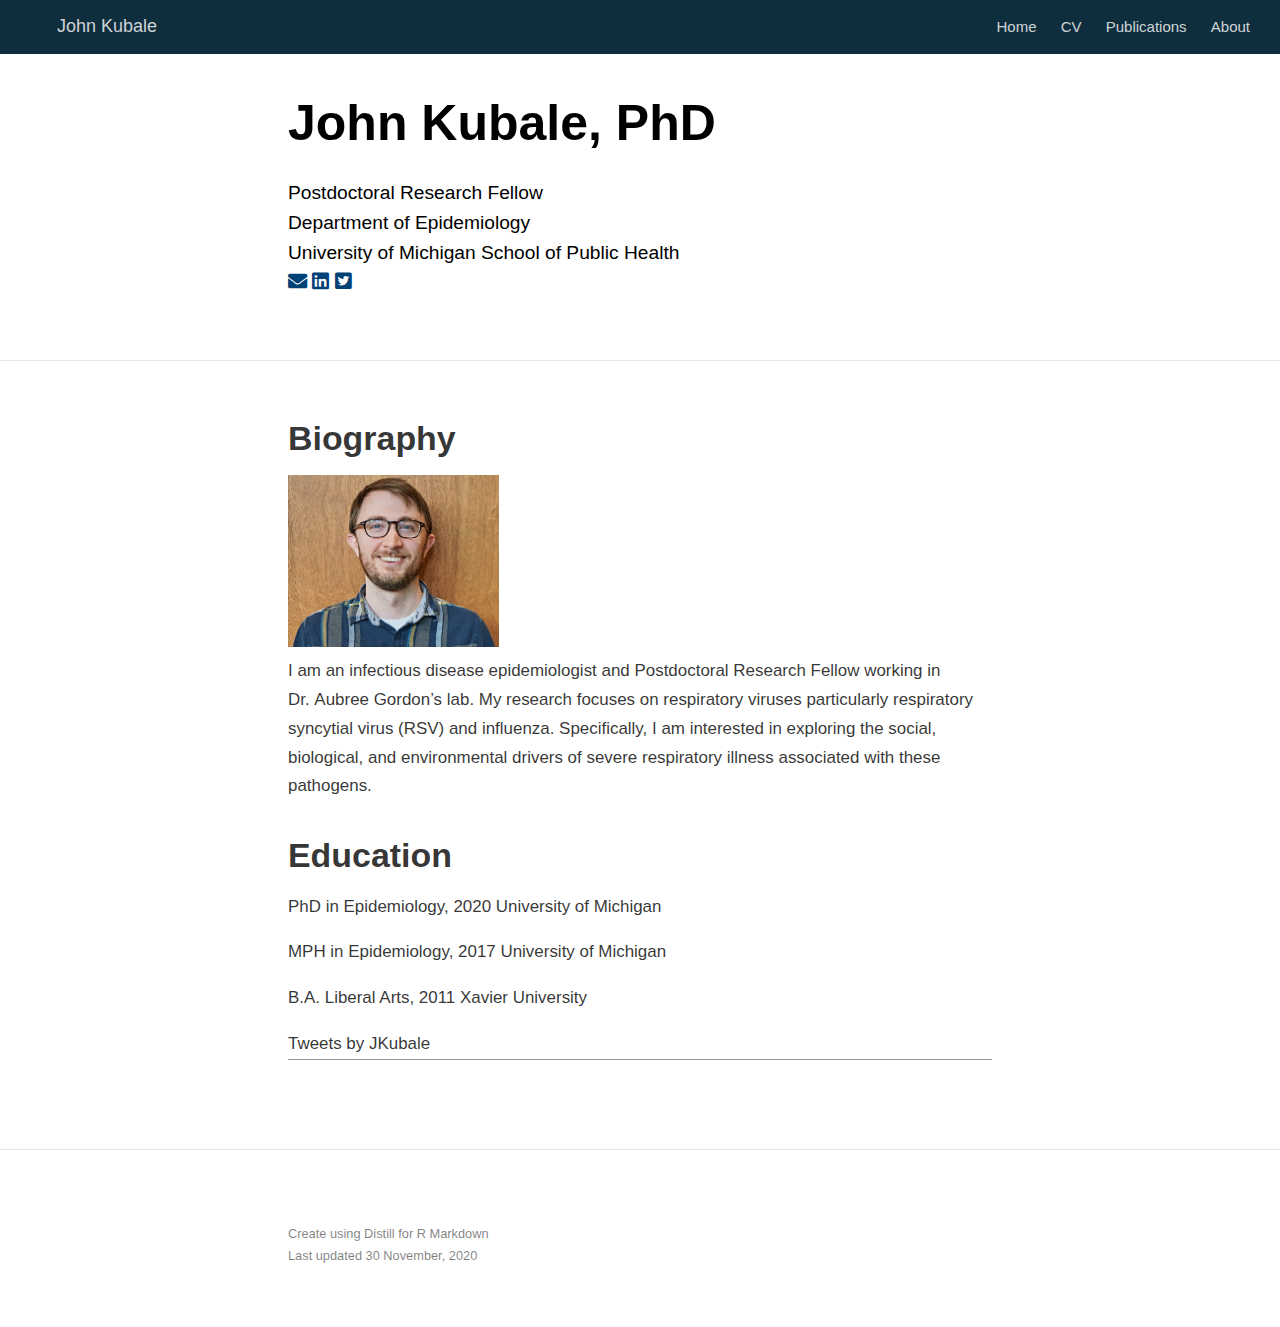
==== commit 711d526f: "add twitter timeline" ====
--- a/index.html
+++ b/index.html
@@ -2053,6 +2053,8 @@
 <p>PhD in Epidemiology, 2020 University of Michigan</p>
 <p>MPH in Epidemiology, 2017 University of Michigan</p>
 <p>B.A. Liberal Arts, 2011 Xavier University</p>
+<a class="twitter-timeline" href="https://twitter.com/JKubale?ref_src=twsrc%5Etfw">Tweets by JKubale</a>
+<script async src="https://platform.twitter.com/widgets.js" charset="utf-8"></script>
 <h2 id="section" class="appendix"></h2>
 <p>Create using Distill for R Markdown<br />
 Last updated 30 November, 2020</p>
--- a/site_libs/font-awesome-5.1.0/css/all.css
+++ b/site_libs/font-awesome-5.1.0/css/all.css
@@ -0,0 +1,5 @@
+/*!
+ * Font Awesome Free 5.1.0 by @fontawesome - https://fontawesome.com
+ * License - https://fontawesome.com/license (Icons: CC BY 4.0, Fonts: SIL OFL 1.1, Code: MIT License)
+ */
+.fa,.fab,.fal,.far,.fas{-moz-osx-font-smoothing:grayscale;-webkit-font-smoothing:antialiased;display:inline-block;font-style:normal;font-variant:normal;text-rendering:auto;line-height:1}.fa-lg{font-size:1.33333em;line-height:.75em;vertical-align:-.0667em}.fa-xs{font-size:.75em}.fa-sm{font-size:.875em}.fa-1x{font-size:1em}.fa-2x{font-size:2em}.fa-3x{font-size:3em}.fa-4x{font-size:4em}.fa-5x{font-size:5em}.fa-6x{font-size:6em}.fa-7x{font-size:7em}.fa-8x{font-size:8em}.fa-9x{font-size:9em}.fa-10x{font-size:10em}.fa-fw{text-align:center;width:1.25em}.fa-ul{list-style-type:none;margin-left:2.5em;padding-left:0}.fa-ul>li{position:relative}.fa-li{left:-2em;position:absolute;text-align:center;width:2em;line-height:inherit}.fa-border{border:.08em solid #eee;border-radius:.1em;padding:.2em .25em .15em}.fa-pull-left{float:left}.fa-pull-right{float:right}.fa.fa-pull-left,.fab.fa-pull-left,.fal.fa-pull-left,.far.fa-pull-left,.fas.fa-pull-left{margin-right:.3em}.fa.fa-pull-right,.fab.fa-pull-right,.fal.fa-pull-right,.far.fa-pull-right,.fas.fa-pull-right{margin-left:.3em}.fa-spin{animation:a 2s infinite linear}.fa-pulse{animation:a 1s infinite steps(8)}@keyframes a{0%{transform:rotate(0deg)}to{transform:rotate(1turn)}}.fa-rotate-90{-ms-filter:"progid:DXImageTransform.Microsoft.BasicImage(rotation=1)";transform:rotate(90deg)}.fa-rotate-180{-ms-filter:"progid:DXImageTransform.Microsoft.BasicImage(rotation=2)";transform:rotate(180deg)}.fa-rotate-270{-ms-filter:"progid:DXImageTransform.Microsoft.BasicImage(rotation=3)";transform:rotate(270deg)}.fa-flip-horizontal{-ms-filter:"progid:DXImageTransform.Microsoft.BasicImage(rotation=0, mirror=1)";transform:scaleX(-1)}.fa-flip-vertical{transform:scaleY(-1)}.fa-flip-horizontal.fa-flip-vertical,.fa-flip-vertical{-ms-filter:"progid:DXImageTransform.Microsoft.BasicImage(rotation=2, mirror=1)"}.fa-flip-horizontal.fa-flip-vertical{transform:scale(-1)}:root .fa-flip-horizontal,:root .fa-flip-vertical,:root .fa-rotate-90,:root .fa-rotate-180,:root .fa-rotate-270{-webkit-filter:none;filter:none}.fa-stack{display:inline-block;height:2em;line-height:2em;position:relative;vertical-align:middle;width:2em}.fa-stack-1x,.fa-stack-2x{left:0;position:absolute;text-align:center;width:100%}.fa-stack-1x{line-height:inherit}.fa-stack-2x{font-size:2em}.fa-inverse{color:#fff}.fa-500px:before{content:"\f26e"}.fa-accessible-icon:before{content:"\f368"}.fa-accusoft:before{content:"\f369"}.fa-address-book:before{content:"\f2b9"}.fa-address-card:before{content:"\f2bb"}.fa-adjust:before{content:"\f042"}.fa-adn:before{content:"\f170"}.fa-adversal:before{content:"\f36a"}.fa-affiliatetheme:before{content:"\f36b"}.fa-algolia:before{content:"\f36c"}.fa-align-center:before{content:"\f037"}.fa-align-justify:before{content:"\f039"}.fa-align-left:before{content:"\f036"}.fa-align-right:before{content:"\f038"}.fa-allergies:before{content:"\f461"}.fa-amazon:before{content:"\f270"}.fa-amazon-pay:before{content:"\f42c"}.fa-ambulance:before{content:"\f0f9"}.fa-american-sign-language-interpreting:before{content:"\f2a3"}.fa-amilia:before{content:"\f36d"}.fa-anchor:before{content:"\f13d"}.fa-android:before{content:"\f17b"}.fa-angellist:before{content:"\f209"}.fa-angle-double-down:before{content:"\f103"}.fa-angle-double-left:before{content:"\f100"}.fa-angle-double-right:before{content:"\f101"}.fa-angle-double-up:before{content:"\f102"}.fa-angle-down:before{content:"\f107"}.fa-angle-left:before{content:"\f104"}.fa-angle-right:before{content:"\f105"}.fa-angle-up:before{content:"\f106"}.fa-angry:before{content:"\f556"}.fa-angrycreative:before{content:"\f36e"}.fa-angular:before{content:"\f420"}.fa-app-store:before{content:"\f36f"}.fa-app-store-ios:before{content:"\f370"}.fa-apper:before{content:"\f371"}.fa-apple:before{content:"\f179"}.fa-apple-pay:before{content:"\f415"}.fa-archive:before{content:"\f187"}.fa-archway:before{content:"\f557"}.fa-arrow-alt-circle-down:before{content:"\f358"}.fa-arrow-alt-circle-left:before{content:"\f359"}.fa-arrow-alt-circle-right:before{content:"\f35a"}.fa-arrow-alt-circle-up:before{content:"\f35b"}.fa-arrow-circle-down:before{content:"\f0ab"}.fa-arrow-circle-left:before{content:"\f0a8"}.fa-arrow-circle-right:before{content:"\f0a9"}.fa-arrow-circle-up:before{content:"\f0aa"}.fa-arrow-down:before{content:"\f063"}.fa-arrow-left:before{content:"\f060"}.fa-arrow-right:before{content:"\f061"}.fa-arrow-up:before{content:"\f062"}.fa-arrows-alt:before{content:"\f0b2"}.fa-arrows-alt-h:before{content:"\f337"}.fa-arrows-alt-v:before{content:"\f338"}.fa-assistive-listening-systems:before{content:"\f2a2"}.fa-asterisk:before{content:"\f069"}.fa-asymmetrik:before{content:"\f372"}.fa-at:before{content:"\f1fa"}.fa-atlas:before{content:"\f558"}.fa-audible:before{content:"\f373"}.fa-audio-description:before{content:"\f29e"}.fa-autoprefixer:before{content:"\f41c"}.fa-avianex:before{content:"\f374"}.fa-aviato:before{content:"\f421"}.fa-award:before{content:"\f559"}.fa-aws:before{content:"\f375"}.fa-backspace:before{content:"\f55a"}.fa-backward:before{content:"\f04a"}.fa-balance-scale:before{content:"\f24e"}.fa-ban:before{content:"\f05e"}.fa-band-aid:before{content:"\f462"}.fa-bandcamp:before{content:"\f2d5"}.fa-barcode:before{content:"\f02a"}.fa-bars:before{content:"\f0c9"}.fa-baseball-ball:before{content:"\f433"}.fa-basketball-ball:before{content:"\f434"}.fa-bath:before{content:"\f2cd"}.fa-battery-empty:before{content:"\f244"}.fa-battery-full:before{content:"\f240"}.fa-battery-half:before{content:"\f242"}.fa-battery-quarter:before{content:"\f243"}.fa-battery-three-quarters:before{content:"\f241"}.fa-bed:before{content:"\f236"}.fa-beer:before{content:"\f0fc"}.fa-behance:before{content:"\f1b4"}.fa-behance-square:before{content:"\f1b5"}.fa-bell:before{content:"\f0f3"}.fa-bell-slash:before{content:"\f1f6"}.fa-bezier-curve:before{content:"\f55b"}.fa-bicycle:before{content:"\f206"}.fa-bimobject:before{content:"\f378"}.fa-binoculars:before{content:"\f1e5"}.fa-birthday-cake:before{content:"\f1fd"}.fa-bitbucket:before{content:"\f171"}.fa-bitcoin:before{content:"\f379"}.fa-bity:before{content:"\f37a"}.fa-black-tie:before{content:"\f27e"}.fa-blackberry:before{content:"\f37b"}.fa-blender:before{content:"\f517"}.fa-blind:before{content:"\f29d"}.fa-blogger:before{content:"\f37c"}.fa-blogger-b:before{content:"\f37d"}.fa-bluetooth:before{content:"\f293"}.fa-bluetooth-b:before{content:"\f294"}.fa-bold:before{content:"\f032"}.fa-bolt:before{content:"\f0e7"}.fa-bomb:before{content:"\f1e2"}.fa-bong:before{content:"\f55c"}.fa-book:before{content:"\f02d"}.fa-book-open:before{content:"\f518"}.fa-bookmark:before{content:"\f02e"}.fa-bowling-ball:before{content:"\f436"}.fa-box:before{content:"\f466"}.fa-box-open:before{content:"\f49e"}.fa-boxes:before{content:"\f468"}.fa-braille:before{content:"\f2a1"}.fa-briefcase:before{content:"\f0b1"}.fa-briefcase-medical:before{content:"\f469"}.fa-broadcast-tower:before{content:"\f519"}.fa-broom:before{content:"\f51a"}.fa-brush:before{content:"\f55d"}.fa-btc:before{content:"\f15a"}.fa-bug:before{content:"\f188"}.fa-building:before{content:"\f1ad"}.fa-bullhorn:before{content:"\f0a1"}.fa-bullseye:before{content:"\f140"}.fa-burn:before{content:"\f46a"}.fa-buromobelexperte:before{content:"\f37f"}.fa-bus:before{content:"\f207"}.fa-bus-alt:before{content:"\f55e"}.fa-buysellads:before{content:"\f20d"}.fa-calculator:before{content:"\f1ec"}.fa-calendar:before{content:"\f133"}.fa-calendar-alt:before{content:"\f073"}.fa-calendar-check:before{content:"\f274"}.fa-calendar-minus:before{content:"\f272"}.fa-calendar-plus:before{content:"\f271"}.fa-calendar-times:before{content:"\f273"}.fa-camera:before{content:"\f030"}.fa-camera-retro:before{content:"\f083"}.fa-cannabis:before{content:"\f55f"}.fa-capsules:before{content:"\f46b"}.fa-car:before{content:"\f1b9"}.fa-caret-down:before{content:"\f0d7"}.fa-caret-left:before{content:"\f0d9"}.fa-caret-right:before{content:"\f0da"}.fa-caret-square-down:before{content:"\f150"}.fa-caret-square-left:before{content:"\f191"}.fa-caret-square-right:before{content:"\f152"}.fa-caret-square-up:before{content:"\f151"}.fa-caret-up:before{content:"\f0d8"}.fa-cart-arrow-down:before{content:"\f218"}.fa-cart-plus:before{content:"\f217"}.fa-cc-amazon-pay:before{content:"\f42d"}.fa-cc-amex:before{content:"\f1f3"}.fa-cc-apple-pay:before{content:"\f416"}.fa-cc-diners-club:before{content:"\f24c"}.fa-cc-discover:before{content:"\f1f2"}.fa-cc-jcb:before{content:"\f24b"}.fa-cc-mastercard:before{content:"\f1f1"}.fa-cc-paypal:before{content:"\f1f4"}.fa-cc-stripe:before{content:"\f1f5"}.fa-cc-visa:before{content:"\f1f0"}.fa-centercode:before{content:"\f380"}.fa-certificate:before{content:"\f0a3"}.fa-chalkboard:before{content:"\f51b"}.fa-chalkboard-teacher:before{content:"\f51c"}.fa-chart-area:before{content:"\f1fe"}.fa-chart-bar:before{content:"\f080"}.fa-chart-line:before{content:"\f201"}.fa-chart-pie:before{content:"\f200"}.fa-check:before{content:"\f00c"}.fa-check-circle:before{content:"\f058"}.fa-check-double:before{content:"\f560"}.fa-check-square:before{content:"\f14a"}.fa-chess:before{content:"\f439"}.fa-chess-bishop:before{content:"\f43a"}.fa-chess-board:before{content:"\f43c"}.fa-chess-king:before{content:"\f43f"}.fa-chess-knight:before{content:"\f441"}.fa-chess-pawn:before{content:"\f443"}.fa-chess-queen:before{content:"\f445"}.fa-chess-rook:before{content:"\f447"}.fa-chevron-circle-down:before{content:"\f13a"}.fa-chevron-circle-left:before{content:"\f137"}.fa-chevron-circle-right:before{content:"\f138"}.fa-chevron-circle-up:before{content:"\f139"}.fa-chevron-down:before{content:"\f078"}.fa-chevron-left:before{content:"\f053"}.fa-chevron-right:before{content:"\f054"}.fa-chevron-up:before{content:"\f077"}.fa-child:before{content:"\f1ae"}.fa-chrome:before{content:"\f268"}.fa-church:before{content:"\f51d"}.fa-circle:before{content:"\f111"}.fa-circle-notch:before{content:"\f1ce"}.fa-clipboard:before{content:"\f328"}.fa-clipboard-check:before{content:"\f46c"}.fa-clipboard-list:before{content:"\f46d"}.fa-clock:before{content:"\f017"}.fa-clone:before{content:"\f24d"}.fa-closed-captioning:before{content:"\f20a"}.fa-cloud:before{content:"\f0c2"}.fa-cloud-download-alt:before{content:"\f381"}.fa-cloud-upload-alt:before{content:"\f382"}.fa-cloudscale:before{content:"\f383"}.fa-cloudsmith:before{content:"\f384"}.fa-cloudversify:before{content:"\f385"}.fa-cocktail:before{content:"\f561"}.fa-code:before{content:"\f121"}.fa-code-branch:before{content:"\f126"}.fa-codepen:before{content:"\f1cb"}.fa-codiepie:before{content:"\f284"}.fa-coffee:before{content:"\f0f4"}.fa-cog:before{content:"\f013"}.fa-cogs:before{content:"\f085"}.fa-coins:before{content:"\f51e"}.fa-columns:before{content:"\f0db"}.fa-comment:before{content:"\f075"}.fa-comment-alt:before{content:"\f27a"}.fa-comment-dots:before{content:"\f4ad"}.fa-comment-slash:before{content:"\f4b3"}.fa-comments:before{content:"\f086"}.fa-compact-disc:before{content:"\f51f"}.fa-compass:before{content:"\f14e"}.fa-compress:before{content:"\f066"}.fa-concierge-bell:before{content:"\f562"}.fa-connectdevelop:before{content:"\f20e"}.fa-contao:before{content:"\f26d"}.fa-cookie:before{content:"\f563"}.fa-cookie-bite:before{content:"\f564"}.fa-copy:before{content:"\f0c5"}.fa-copyright:before{content:"\f1f9"}.fa-couch:before{content:"\f4b8"}.fa-cpanel:before{content:"\f388"}.fa-creative-commons:before{content:"\f25e"}.fa-creative-commons-by:before{content:"\f4e7"}.fa-creative-commons-nc:before{content:"\f4e8"}.fa-creative-commons-nc-eu:before{content:"\f4e9"}.fa-creative-commons-nc-jp:before{content:"\f4ea"}.fa-creative-commons-nd:before{content:"\f4eb"}.fa-creative-commons-pd:before{content:"\f4ec"}.fa-creative-commons-pd-alt:before{content:"\f4ed"}.fa-creative-commons-remix:before{content:"\f4ee"}.fa-creative-commons-sa:before{content:"\f4ef"}.fa-creative-commons-sampling:before{content:"\f4f0"}.fa-creative-commons-sampling-plus:before{content:"\f4f1"}.fa-creative-commons-share:before{content:"\f4f2"}.fa-credit-card:before{content:"\f09d"}.fa-crop:before{content:"\f125"}.fa-crop-alt:before{content:"\f565"}.fa-crosshairs:before{content:"\f05b"}.fa-crow:before{content:"\f520"}.fa-crown:before{content:"\f521"}.fa-css3:before{content:"\f13c"}.fa-css3-alt:before{content:"\f38b"}.fa-cube:before{content:"\f1b2"}.fa-cubes:before{content:"\f1b3"}.fa-cut:before{content:"\f0c4"}.fa-cuttlefish:before{content:"\f38c"}.fa-d-and-d:before{content:"\f38d"}.fa-dashcube:before{content:"\f210"}.fa-database:before{content:"\f1c0"}.fa-deaf:before{content:"\f2a4"}.fa-delicious:before{content:"\f1a5"}.fa-deploydog:before{content:"\f38e"}.fa-deskpro:before{content:"\f38f"}.fa-desktop:before{content:"\f108"}.fa-deviantart:before{content:"\f1bd"}.fa-diagnoses:before{content:"\f470"}.fa-dice:before{content:"\f522"}.fa-dice-five:before{content:"\f523"}.fa-dice-four:before{content:"\f524"}.fa-dice-one:before{content:"\f525"}.fa-dice-six:before{content:"\f526"}.fa-dice-three:before{content:"\f527"}.fa-dice-two:before{content:"\f528"}.fa-digg:before{content:"\f1a6"}.fa-digital-ocean:before{content:"\f391"}.fa-digital-tachograph:before{content:"\f566"}.fa-discord:before{content:"\f392"}.fa-discourse:before{content:"\f393"}.fa-divide:before{content:"\f529"}.fa-dizzy:before{content:"\f567"}.fa-dna:before{content:"\f471"}.fa-dochub:before{content:"\f394"}.fa-docker:before{content:"\f395"}.fa-dollar-sign:before{content:"\f155"}.fa-dolly:before{content:"\f472"}.fa-dolly-flatbed:before{content:"\f474"}.fa-donate:before{content:"\f4b9"}.fa-door-closed:before{content:"\f52a"}.fa-door-open:before{content:"\f52b"}.fa-dot-circle:before{content:"\f192"}.fa-dove:before{content:"\f4ba"}.fa-download:before{content:"\f019"}.fa-draft2digital:before{content:"\f396"}.fa-drafting-compass:before{content:"\f568"}.fa-dribbble:before{content:"\f17d"}.fa-dribbble-square:before{content:"\f397"}.fa-dropbox:before{content:"\f16b"}.fa-drum:before{content:"\f569"}.fa-drum-steelpan:before{content:"\f56a"}.fa-drupal:before{content:"\f1a9"}.fa-dumbbell:before{content:"\f44b"}.fa-dyalog:before{content:"\f399"}.fa-earlybirds:before{content:"\f39a"}.fa-ebay:before{content:"\f4f4"}.fa-edge:before{content:"\f282"}.fa-edit:before{content:"\f044"}.fa-eject:before{content:"\f052"}.fa-elementor:before{content:"\f430"}.fa-ellipsis-h:before{content:"\f141"}.fa-ellipsis-v:before{content:"\f142"}.fa-ember:before{content:"\f423"}.fa-empire:before{content:"\f1d1"}.fa-envelope:before{content:"\f0e0"}.fa-envelope-open:before{content:"\f2b6"}.fa-envelope-square:before{content:"\f199"}.fa-envira:before{content:"\f299"}.fa-equals:before{content:"\f52c"}.fa-eraser:before{content:"\f12d"}.fa-erlang:before{content:"\f39d"}.fa-ethereum:before{content:"\f42e"}.fa-etsy:before{content:"\f2d7"}.fa-euro-sign:before{content:"\f153"}.fa-exchange-alt:before{content:"\f362"}.fa-exclamation:before{content:"\f12a"}.fa-exclamation-circle:before{content:"\f06a"}.fa-exclamation-triangle:before{content:"\f071"}.fa-expand:before{content:"\f065"}.fa-expand-arrows-alt:before{content:"\f31e"}.fa-expeditedssl:before{content:"\f23e"}.fa-external-link-alt:before{content:"\f35d"}.fa-external-link-square-alt:before{content:"\f360"}.fa-eye:before{content:"\f06e"}.fa-eye-dropper:before{content:"\f1fb"}.fa-eye-slash:before{content:"\f070"}.fa-facebook:before{content:"\f09a"}.fa-facebook-f:before{content:"\f39e"}.fa-facebook-messenger:before{content:"\f39f"}.fa-facebook-square:before{content:"\f082"}.fa-fast-backward:before{content:"\f049"}.fa-fast-forward:before{content:"\f050"}.fa-fax:before{content:"\f1ac"}.fa-feather:before{content:"\f52d"}.fa-feather-alt:before{content:"\f56b"}.fa-female:before{content:"\f182"}.fa-fighter-jet:before{content:"\f0fb"}.fa-file:before{content:"\f15b"}.fa-file-alt:before{content:"\f15c"}.fa-file-archive:before{content:"\f1c6"}.fa-file-audio:before{content:"\f1c7"}.fa-file-code:before{content:"\f1c9"}.fa-file-contract:before{content:"\f56c"}.fa-file-download:before{content:"\f56d"}.fa-file-excel:before{content:"\f1c3"}.fa-file-export:before{content:"\f56e"}.fa-file-image:before{content:"\f1c5"}.fa-file-import:before{content:"\f56f"}.fa-file-invoice:before{content:"\f570"}.fa-file-invoice-dollar:before{content:"\f571"}.fa-file-medical:before{content:"\f477"}.fa-file-medical-alt:before{content:"\f478"}.fa-file-pdf:before{content:"\f1c1"}.fa-file-powerpoint:before{content:"\f1c4"}.fa-file-prescription:before{content:"\f572"}.fa-file-signature:before{content:"\f573"}.fa-file-upload:before{content:"\f574"}.fa-file-video:before{content:"\f1c8"}.fa-file-word:before{content:"\f1c2"}.fa-fill:before{content:"\f575"}.fa-fill-drip:before{content:"\f576"}.fa-film:before{content:"\f008"}.fa-filter:before{content:"\f0b0"}.fa-fingerprint:before{content:"\f577"}.fa-fire:before{content:"\f06d"}.fa-fire-extinguisher:before{content:"\f134"}.fa-firefox:before{content:"\f269"}.fa-first-aid:before{content:"\f479"}.fa-first-order:before{content:"\f2b0"}.fa-first-order-alt:before{content:"\f50a"}.fa-firstdraft:before{content:"\f3a1"}.fa-fish:before{content:"\f578"}.fa-flag:before{content:"\f024"}.fa-flag-checkered:before{content:"\f11e"}.fa-flask:before{content:"\f0c3"}.fa-flickr:before{content:"\f16e"}.fa-flipboard:before{content:"\f44d"}.fa-flushed:before{content:"\f579"}.fa-fly:before{content:"\f417"}.fa-folder:before{content:"\f07b"}.fa-folder-open:before{content:"\f07c"}.fa-font:before{content:"\f031"}.fa-font-awesome:before{content:"\f2b4"}.fa-font-awesome-alt:before{content:"\f35c"}.fa-font-awesome-flag:before{content:"\f425"}.fa-font-awesome-logo-full:before{content:"\f4e6"}.fa-fonticons:before{content:"\f280"}.fa-fonticons-fi:before{content:"\f3a2"}.fa-football-ball:before{content:"\f44e"}.fa-fort-awesome:before{content:"\f286"}.fa-fort-awesome-alt:before{content:"\f3a3"}.fa-forumbee:before{content:"\f211"}.fa-forward:before{content:"\f04e"}.fa-foursquare:before{content:"\f180"}.fa-free-code-camp:before{content:"\f2c5"}.fa-freebsd:before{content:"\f3a4"}.fa-frog:before{content:"\f52e"}.fa-frown:before{content:"\f119"}.fa-frown-open:before{content:"\f57a"}.fa-fulcrum:before{content:"\f50b"}.fa-futbol:before{content:"\f1e3"}.fa-galactic-republic:before{content:"\f50c"}.fa-galactic-senate:before{content:"\f50d"}.fa-gamepad:before{content:"\f11b"}.fa-gas-pump:before{content:"\f52f"}.fa-gavel:before{content:"\f0e3"}.fa-gem:before{content:"\f3a5"}.fa-genderless:before{content:"\f22d"}.fa-get-pocket:before{content:"\f265"}.fa-gg:before{content:"\f260"}.fa-gg-circle:before{content:"\f261"}.fa-gift:before{content:"\f06b"}.fa-git:before{content:"\f1d3"}.fa-git-square:before{content:"\f1d2"}.fa-github:before{content:"\f09b"}.fa-github-alt:before{content:"\f113"}.fa-github-square:before{content:"\f092"}.fa-gitkraken:before{content:"\f3a6"}.fa-gitlab:before{content:"\f296"}.fa-gitter:before{content:"\f426"}.fa-glass-martini:before{content:"\f000"}.fa-glass-martini-alt:before{content:"\f57b"}.fa-glasses:before{content:"\f530"}.fa-glide:before{content:"\f2a5"}.fa-glide-g:before{content:"\f2a6"}.fa-globe:before{content:"\f0ac"}.fa-globe-africa:before{content:"\f57c"}.fa-globe-americas:before{content:"\f57d"}.fa-globe-asia:before{content:"\f57e"}.fa-gofore:before{content:"\f3a7"}.fa-golf-ball:before{content:"\f450"}.fa-goodreads:before{content:"\f3a8"}.fa-goodreads-g:before{content:"\f3a9"}.fa-google:before{content:"\f1a0"}.fa-google-drive:before{content:"\f3aa"}.fa-google-play:before{content:"\f3ab"}.fa-google-plus:before{content:"\f2b3"}.fa-google-plus-g:before{content:"\f0d5"}.fa-google-plus-square:before{content:"\f0d4"}.fa-google-wallet:before{content:"\f1ee"}.fa-graduation-cap:before{content:"\f19d"}.fa-gratipay:before{content:"\f184"}.fa-grav:before{content:"\f2d6"}.fa-greater-than:before{content:"\f531"}.fa-greater-than-equal:before{content:"\f532"}.fa-grimace:before{content:"\f57f"}.fa-grin:before{content:"\f580"}.fa-grin-alt:before{content:"\f581"}.fa-grin-beam:before{content:"\f582"}.fa-grin-beam-sweat:before{content:"\f583"}.fa-grin-hearts:before{content:"\f584"}.fa-grin-squint:before{content:"\f585"}.fa-grin-squint-tears:before{content:"\f586"}.fa-grin-stars:before{content:"\f587"}.fa-grin-tears:before{content:"\f588"}.fa-grin-tongue:before{content:"\f589"}.fa-grin-tongue-squint:before{content:"\f58a"}.fa-grin-tongue-wink:before{content:"\f58b"}.fa-grin-wink:before{content:"\f58c"}.fa-grip-horizontal:before{content:"\f58d"}.fa-grip-vertical:before{content:"\f58e"}.fa-gripfire:before{content:"\f3ac"}.fa-grunt:before{content:"\f3ad"}.fa-gulp:before{content:"\f3ae"}.fa-h-square:before{content:"\f0fd"}.fa-hacker-news:before{content:"\f1d4"}.fa-hacker-news-square:before{content:"\f3af"}.fa-hand-holding:before{content:"\f4bd"}.fa-hand-holding-heart:before{content:"\f4be"}.fa-hand-holding-usd:before{content:"\f4c0"}.fa-hand-lizard:before{content:"\f258"}.fa-hand-paper:before{content:"\f256"}.fa-hand-peace:before{content:"\f25b"}.fa-hand-point-down:before{content:"\f0a7"}.fa-hand-point-left:before{content:"\f0a5"}.fa-hand-point-right:before{content:"\f0a4"}.fa-hand-point-up:before{content:"\f0a6"}.fa-hand-pointer:before{content:"\f25a"}.fa-hand-rock:before{content:"\f255"}.fa-hand-scissors:before{content:"\f257"}.fa-hand-spock:before{content:"\f259"}.fa-hands:before{content:"\f4c2"}.fa-hands-helping:before{content:"\f4c4"}.fa-handshake:before{content:"\f2b5"}.fa-hashtag:before{content:"\f292"}.fa-hdd:before{content:"\f0a0"}.fa-heading:before{content:"\f1dc"}.fa-headphones:before{content:"\f025"}.fa-headphones-alt:before{content:"\f58f"}.fa-headset:before{content:"\f590"}.fa-heart:before{content:"\f004"}.fa-heartbeat:before{content:"\f21e"}.fa-helicopter:before{content:"\f533"}.fa-highlighter:before{content:"\f591"}.fa-hips:before{content:"\f452"}.fa-hire-a-helper:before{content:"\f3b0"}.fa-history:before{content:"\f1da"}.fa-hockey-puck:before{content:"\f453"}.fa-home:before{content:"\f015"}.fa-hooli:before{content:"\f427"}.fa-hornbill:before{content:"\f592"}.fa-hospital:before{content:"\f0f8"}.fa-hospital-alt:before{content:"\f47d"}.fa-hospital-symbol:before{content:"\f47e"}.fa-hot-tub:before{content:"\f593"}.fa-hotel:before{content:"\f594"}.fa-hotjar:before{content:"\f3b1"}.fa-hourglass:before{content:"\f254"}.fa-hourglass-end:before{content:"\f253"}.fa-hourglass-half:before{content:"\f252"}.fa-hourglass-start:before{content:"\f251"}.fa-houzz:before{content:"\f27c"}.fa-html5:before{content:"\f13b"}.fa-hubspot:before{content:"\f3b2"}.fa-i-cursor:before{content:"\f246"}.fa-id-badge:before{content:"\f2c1"}.fa-id-card:before{content:"\f2c2"}.fa-id-card-alt:before{content:"\f47f"}.fa-image:before{content:"\f03e"}.fa-images:before{content:"\f302"}.fa-imdb:before{content:"\f2d8"}.fa-inbox:before{content:"\f01c"}.fa-indent:before{content:"\f03c"}.fa-industry:before{content:"\f275"}.fa-infinity:before{content:"\f534"}.fa-info:before{content:"\f129"}.fa-info-circle:before{content:"\f05a"}.fa-instagram:before{content:"\f16d"}.fa-internet-explorer:before{content:"\f26b"}.fa-ioxhost:before{content:"\f208"}.fa-italic:before{content:"\f033"}.fa-itunes:before{content:"\f3b4"}.fa-itunes-note:before{content:"\f3b5"}.fa-java:before{content:"\f4e4"}.fa-jedi-order:before{content:"\f50e"}.fa-jenkins:before{content:"\f3b6"}.fa-joget:before{content:"\f3b7"}.fa-joint:before{content:"\f595"}.fa-joomla:before{content:"\f1aa"}.fa-js:before{content:"\f3b8"}.fa-js-square:before{content:"\f3b9"}.fa-jsfiddle:before{content:"\f1cc"}.fa-key:before{content:"\f084"}.fa-keybase:before{content:"\f4f5"}.fa-keyboard:before{content:"\f11c"}.fa-keycdn:before{content:"\f3ba"}.fa-kickstarter:before{content:"\f3bb"}.fa-kickstarter-k:before{content:"\f3bc"}.fa-kiss:before{content:"\f596"}.fa-kiss-beam:before{content:"\f597"}.fa-kiss-wink-heart:before{content:"\f598"}.fa-kiwi-bird:before{content:"\f535"}.fa-korvue:before{content:"\f42f"}.fa-language:before{content:"\f1ab"}.fa-laptop:before{content:"\f109"}.fa-laravel:before{content:"\f3bd"}.fa-lastfm:before{content:"\f202"}.fa-lastfm-square:before{content:"\f203"}.fa-laugh:before{content:"\f599"}.fa-laugh-beam:before{content:"\f59a"}.fa-laugh-squint:before{content:"\f59b"}.fa-laugh-wink:before{content:"\f59c"}.fa-leaf:before{content:"\f06c"}.fa-leanpub:before{content:"\f212"}.fa-lemon:before{content:"\f094"}.fa-less:before{content:"\f41d"}.fa-less-than:before{content:"\f536"}.fa-less-than-equal:before{content:"\f537"}.fa-level-down-alt:before{content:"\f3be"}.fa-level-up-alt:before{content:"\f3bf"}.fa-life-ring:before{content:"\f1cd"}.fa-lightbulb:before{content:"\f0eb"}.fa-line:before{content:"\f3c0"}.fa-link:before{content:"\f0c1"}.fa-linkedin:before{content:"\f08c"}.fa-linkedin-in:before{content:"\f0e1"}.fa-linode:before{content:"\f2b8"}.fa-linux:before{content:"\f17c"}.fa-lira-sign:before{content:"\f195"}.fa-list:before{content:"\f03a"}.fa-list-alt:before{content:"\f022"}.fa-list-ol:before{content:"\f0cb"}.fa-list-ul:before{content:"\f0ca"}.fa-location-arrow:before{content:"\f124"}.fa-lock:before{content:"\f023"}.fa-lock-open:before{content:"\f3c1"}.fa-long-arrow-alt-down:before{content:"\f309"}.fa-long-arrow-alt-left:before{content:"\f30a"}.fa-long-arrow-alt-right:before{content:"\f30b"}.fa-long-arrow-alt-up:before{content:"\f30c"}.fa-low-vision:before{content:"\f2a8"}.fa-luggage-cart:before{content:"\f59d"}.fa-lyft:before{content:"\f3c3"}.fa-magento:before{content:"\f3c4"}.fa-magic:before{content:"\f0d0"}.fa-magnet:before{content:"\f076"}.fa-mailchimp:before{content:"\f59e"}.fa-male:before{content:"\f183"}.fa-mandalorian:before{content:"\f50f"}.fa-map:before{content:"\f279"}.fa-map-marked:before{content:"\f59f"}.fa-map-marked-alt:before{content:"\f5a0"}.fa-map-marker:before{content:"\f041"}.fa-map-marker-alt:before{content:"\f3c5"}.fa-map-pin:before{content:"\f276"}.fa-map-signs:before{content:"\f277"}.fa-marker:before{content:"\f5a1"}.fa-mars:before{content:"\f222"}.fa-mars-double:before{content:"\f227"}.fa-mars-stroke:before{content:"\f229"}.fa-mars-stroke-h:before{content:"\f22b"}.fa-mars-stroke-v:before{content:"\f22a"}.fa-mastodon:before{content:"\f4f6"}.fa-maxcdn:before{content:"\f136"}.fa-medal:before{content:"\f5a2"}.fa-medapps:before{content:"\f3c6"}.fa-medium:before{content:"\f23a"}.fa-medium-m:before{content:"\f3c7"}.fa-medkit:before{content:"\f0fa"}.fa-medrt:before{content:"\f3c8"}.fa-meetup:before{content:"\f2e0"}.fa-megaport:before{content:"\f5a3"}.fa-meh:before{content:"\f11a"}.fa-meh-blank:before{content:"\f5a4"}.fa-meh-rolling-eyes:before{content:"\f5a5"}.fa-memory:before{content:"\f538"}.fa-mercury:before{content:"\f223"}.fa-microchip:before{content:"\f2db"}.fa-microphone:before{content:"\f130"}.fa-microphone-alt:before{content:"\f3c9"}.fa-microphone-alt-slash:before{content:"\f539"}.fa-microphone-slash:before{content:"\f131"}.fa-microsoft:before{content:"\f3ca"}.fa-minus:before{content:"\f068"}.fa-minus-circle:before{content:"\f056"}.fa-minus-square:before{content:"\f146"}.fa-mix:before{content:"\f3cb"}.fa-mixcloud:before{content:"\f289"}.fa-mizuni:before{content:"\f3cc"}.fa-mobile:before{content:"\f10b"}.fa-mobile-alt:before{content:"\f3cd"}.fa-modx:before{content:"\f285"}.fa-monero:before{content:"\f3d0"}.fa-money-bill:before{content:"\f0d6"}.fa-money-bill-alt:before{content:"\f3d1"}.fa-money-bill-wave:before{content:"\f53a"}.fa-money-bill-wave-alt:before{content:"\f53b"}.fa-money-check:before{content:"\f53c"}.fa-money-check-alt:before{content:"\f53d"}.fa-monument:before{content:"\f5a6"}.fa-moon:before{content:"\f186"}.fa-mortar-pestle:before{content:"\f5a7"}.fa-motorcycle:before{content:"\f21c"}.fa-mouse-pointer:before{content:"\f245"}.fa-music:before{content:"\f001"}.fa-napster:before{content:"\f3d2"}.fa-neuter:before{content:"\f22c"}.fa-newspaper:before{content:"\f1ea"}.fa-nimblr:before{content:"\f5a8"}.fa-nintendo-switch:before{content:"\f418"}.fa-node:before{content:"\f419"}.fa-node-js:before{content:"\f3d3"}.fa-not-equal:before{content:"\f53e"}.fa-notes-medical:before{content:"\f481"}.fa-npm:before{content:"\f3d4"}.fa-ns8:before{content:"\f3d5"}.fa-nutritionix:before{content:"\f3d6"}.fa-object-group:before{content:"\f247"}.fa-object-ungroup:before{content:"\f248"}.fa-odnoklassniki:before{content:"\f263"}.fa-odnoklassniki-square:before{content:"\f264"}.fa-old-republic:before{content:"\f510"}.fa-opencart:before{content:"\f23d"}.fa-openid:before{content:"\f19b"}.fa-opera:before{content:"\f26a"}.fa-optin-monster:before{content:"\f23c"}.fa-osi:before{content:"\f41a"}.fa-outdent:before{content:"\f03b"}.fa-page4:before{content:"\f3d7"}.fa-pagelines:before{content:"\f18c"}.fa-paint-brush:before{content:"\f1fc"}.fa-paint-roller:before{content:"\f5aa"}.fa-palette:before{content:"\f53f"}.fa-palfed:before{content:"\f3d8"}.fa-pallet:before{content:"\f482"}.fa-paper-plane:before{content:"\f1d8"}.fa-paperclip:before{content:"\f0c6"}.fa-parachute-box:before{content:"\f4cd"}.fa-paragraph:before{content:"\f1dd"}.fa-parking:before{content:"\f540"}.fa-passport:before{content:"\f5ab"}.fa-paste:before{content:"\f0ea"}.fa-patreon:before{content:"\f3d9"}.fa-pause:before{content:"\f04c"}.fa-pause-circle:before{content:"\f28b"}.fa-paw:before{content:"\f1b0"}.fa-paypal:before{content:"\f1ed"}.fa-pen:before{content:"\f304"}.fa-pen-alt:before{content:"\f305"}.fa-pen-fancy:before{content:"\f5ac"}.fa-pen-nib:before{content:"\f5ad"}.fa-pen-square:before{content:"\f14b"}.fa-pencil-alt:before{content:"\f303"}.fa-pencil-ruler:before{content:"\f5ae"}.fa-people-carry:before{content:"\f4ce"}.fa-percent:before{content:"\f295"}.fa-percentage:before{content:"\f541"}.fa-periscope:before{content:"\f3da"}.fa-phabricator:before{content:"\f3db"}.fa-phoenix-framework:before{content:"\f3dc"}.fa-phoenix-squadron:before{content:"\f511"}.fa-phone:before{content:"\f095"}.fa-phone-slash:before{content:"\f3dd"}.fa-phone-square:before{content:"\f098"}.fa-phone-volume:before{content:"\f2a0"}.fa-php:before{content:"\f457"}.fa-pied-piper:before{content:"\f2ae"}.fa-pied-piper-alt:before{content:"\f1a8"}.fa-pied-piper-hat:before{content:"\f4e5"}.fa-pied-piper-pp:before{content:"\f1a7"}.fa-piggy-bank:before{content:"\f4d3"}.fa-pills:before{content:"\f484"}.fa-pinterest:before{content:"\f0d2"}.fa-pinterest-p:before{content:"\f231"}.fa-pinterest-square:before{content:"\f0d3"}.fa-plane:before{content:"\f072"}.fa-plane-arrival:before{content:"\f5af"}.fa-plane-departure:before{content:"\f5b0"}.fa-play:before{content:"\f04b"}.fa-play-circle:before{content:"\f144"}.fa-playstation:before{content:"\f3df"}.fa-plug:before{content:"\f1e6"}.fa-plus:before{content:"\f067"}.fa-plus-circle:before{content:"\f055"}.fa-plus-square:before{content:"\f0fe"}.fa-podcast:before{content:"\f2ce"}.fa-poo:before{content:"\f2fe"}.fa-portrait:before{content:"\f3e0"}.fa-pound-sign:before{content:"\f154"}.fa-power-off:before{content:"\f011"}.fa-prescription:before{content:"\f5b1"}.fa-prescription-bottle:before{content:"\f485"}.fa-prescription-bottle-alt:before{content:"\f486"}.fa-print:before{content:"\f02f"}.fa-procedures:before{content:"\f487"}.fa-product-hunt:before{content:"\f288"}.fa-project-diagram:before{content:"\f542"}.fa-pushed:before{content:"\f3e1"}.fa-puzzle-piece:before{content:"\f12e"}.fa-python:before{content:"\f3e2"}.fa-qq:before{content:"\f1d6"}.fa-qrcode:before{content:"\f029"}.fa-question:before{content:"\f128"}.fa-question-circle:before{content:"\f059"}.fa-quidditch:before{content:"\f458"}.fa-quinscape:before{content:"\f459"}.fa-quora:before{content:"\f2c4"}.fa-quote-left:before{content:"\f10d"}.fa-quote-right:before{content:"\f10e"}.fa-r-project:before{content:"\f4f7"}.fa-random:before{content:"\f074"}.fa-ravelry:before{content:"\f2d9"}.fa-react:before{content:"\f41b"}.fa-readme:before{content:"\f4d5"}.fa-rebel:before{content:"\f1d0"}.fa-receipt:before{content:"\f543"}.fa-recycle:before{content:"\f1b8"}.fa-red-river:before{content:"\f3e3"}.fa-reddit:before{content:"\f1a1"}.fa-reddit-alien:before{content:"\f281"}.fa-reddit-square:before{content:"\f1a2"}.fa-redo:before{content:"\f01e"}.fa-redo-alt:before{content:"\f2f9"}.fa-registered:before{content:"\f25d"}.fa-rendact:before{content:"\f3e4"}.fa-renren:before{content:"\f18b"}.fa-reply:before{content:"\f3e5"}.fa-reply-all:before{content:"\f122"}.fa-replyd:before{content:"\f3e6"}.fa-researchgate:before{content:"\f4f8"}.fa-resolving:before{content:"\f3e7"}.fa-retweet:before{content:"\f079"}.fa-ribbon:before{content:"\f4d6"}.fa-road:before{content:"\f018"}.fa-robot:before{content:"\f544"}.fa-rocket:before{content:"\f135"}.fa-rocketchat:before{content:"\f3e8"}.fa-rockrms:before{content:"\f3e9"}.fa-rss:before{content:"\f09e"}.fa-rss-square:before{content:"\f143"}.fa-ruble-sign:before{content:"\f158"}.fa-ruler:before{content:"\f545"}.fa-ruler-combined:before{content:"\f546"}.fa-ruler-horizontal:before{content:"\f547"}.fa-ruler-vertical:before{content:"\f548"}.fa-rupee-sign:before{content:"\f156"}.fa-sad-cry:before{content:"\f5b3"}.fa-sad-tear:before{content:"\f5b4"}.fa-safari:before{content:"\f267"}.fa-sass:before{content:"\f41e"}.fa-save:before{content:"\f0c7"}.fa-schlix:before{content:"\f3ea"}.fa-school:before{content:"\f549"}.fa-screwdriver:before{content:"\f54a"}.fa-scribd:before{content:"\f28a"}.fa-search:before{content:"\f002"}.fa-search-minus:before{content:"\f010"}.fa-search-plus:before{content:"\f00e"}.fa-searchengin:before{content:"\f3eb"}.fa-seedling:before{content:"\f4d8"}.fa-sellcast:before{content:"\f2da"}.fa-sellsy:before{content:"\f213"}.fa-server:before{content:"\f233"}.fa-servicestack:before{content:"\f3ec"}.fa-share:before{content:"\f064"}.fa-share-alt:before{content:"\f1e0"}.fa-share-alt-square:before{content:"\f1e1"}.fa-share-square:before{content:"\f14d"}.fa-shekel-sign:before{content:"\f20b"}.fa-shield-alt:before{content:"\f3ed"}.fa-ship:before{content:"\f21a"}.fa-shipping-fast:before{content:"\f48b"}.fa-shirtsinbulk:before{content:"\f214"}.fa-shoe-prints:before{content:"\f54b"}.fa-shopping-bag:before{content:"\f290"}.fa-shopping-basket:before{content:"\f291"}.fa-shopping-cart:before{content:"\f07a"}.fa-shopware:before{content:"\f5b5"}.fa-shower:before{content:"\f2cc"}.fa-shuttle-van:before{content:"\f5b6"}.fa-sign:before{content:"\f4d9"}.fa-sign-in-alt:before{content:"\f2f6"}.fa-sign-language:before{content:"\f2a7"}.fa-sign-out-alt:before{content:"\f2f5"}.fa-signal:before{content:"\f012"}.fa-signature:before{content:"\f5b7"}.fa-simplybuilt:before{content:"\f215"}.fa-sistrix:before{content:"\f3ee"}.fa-sitemap:before{content:"\f0e8"}.fa-sith:before{content:"\f512"}.fa-skull:before{content:"\f54c"}.fa-skyatlas:before{content:"\f216"}.fa-skype:before{content:"\f17e"}.fa-slack:before{content:"\f198"}.fa-slack-hash:before{content:"\f3ef"}.fa-sliders-h:before{content:"\f1de"}.fa-slideshare:before{content:"\f1e7"}.fa-smile:before{content:"\f118"}.fa-smile-beam:before{content:"\f5b8"}.fa-smile-wink:before{content:"\f4da"}.fa-smoking:before{content:"\f48d"}.fa-smoking-ban:before{content:"\f54d"}.fa-snapchat:before{content:"\f2ab"}.fa-snapchat-ghost:before{content:"\f2ac"}.fa-snapchat-square:before{content:"\f2ad"}.fa-snowflake:before{content:"\f2dc"}.fa-solar-panel:before{content:"\f5ba"}.fa-sort:before{content:"\f0dc"}.fa-sort-alpha-down:before{content:"\f15d"}.fa-sort-alpha-up:before{content:"\f15e"}.fa-sort-amount-down:before{content:"\f160"}.fa-sort-amount-up:before{content:"\f161"}.fa-sort-down:before{content:"\f0dd"}.fa-sort-numeric-down:before{content:"\f162"}.fa-sort-numeric-up:before{content:"\f163"}.fa-sort-up:before{content:"\f0de"}.fa-soundcloud:before{content:"\f1be"}.fa-spa:before{content:"\f5bb"}.fa-space-shuttle:before{content:"\f197"}.fa-speakap:before{content:"\f3f3"}.fa-spinner:before{content:"\f110"}.fa-splotch:before{content:"\f5bc"}.fa-spotify:before{content:"\f1bc"}.fa-spray-can:before{content:"\f5bd"}.fa-square:before{content:"\f0c8"}.fa-square-full:before{content:"\f45c"}.fa-squarespace:before{content:"\f5be"}.fa-stack-exchange:before{content:"\f18d"}.fa-stack-overflow:before{content:"\f16c"}.fa-stamp:before{content:"\f5bf"}.fa-star:before{content:"\f005"}.fa-star-half:before{content:"\f089"}.fa-star-half-alt:before{content:"\f5c0"}.fa-staylinked:before{content:"\f3f5"}.fa-steam:before{content:"\f1b6"}.fa-steam-square:before{content:"\f1b7"}.fa-steam-symbol:before{content:"\f3f6"}.fa-step-backward:before{content:"\f048"}.fa-step-forward:before{content:"\f051"}.fa-stethoscope:before{content:"\f0f1"}.fa-sticker-mule:before{content:"\f3f7"}.fa-sticky-note:before{content:"\f249"}.fa-stop:before{content:"\f04d"}.fa-stop-circle:before{content:"\f28d"}.fa-stopwatch:before{content:"\f2f2"}.fa-store:before{content:"\f54e"}.fa-store-alt:before{content:"\f54f"}.fa-strava:before{content:"\f428"}.fa-stream:before{content:"\f550"}.fa-street-view:before{content:"\f21d"}.fa-strikethrough:before{content:"\f0cc"}.fa-stripe:before{content:"\f429"}.fa-stripe-s:before{content:"\f42a"}.fa-stroopwafel:before{content:"\f551"}.fa-studiovinari:before{content:"\f3f8"}.fa-stumbleupon:before{content:"\f1a4"}.fa-stumbleupon-circle:before{content:"\f1a3"}.fa-subscript:before{content:"\f12c"}.fa-subway:before{content:"\f239"}.fa-suitcase:before{content:"\f0f2"}.fa-suitcase-rolling:before{content:"\f5c1"}.fa-sun:before{content:"\f185"}.fa-superpowers:before{content:"\f2dd"}.fa-superscript:before{content:"\f12b"}.fa-supple:before{content:"\f3f9"}.fa-surprise:before{content:"\f5c2"}.fa-swatchbook:before{content:"\f5c3"}.fa-swimmer:before{content:"\f5c4"}.fa-swimming-pool:before{content:"\f5c5"}.fa-sync:before{content:"\f021"}.fa-sync-alt:before{content:"\f2f1"}.fa-syringe:before{content:"\f48e"}.fa-table:before{content:"\f0ce"}.fa-table-tennis:before{content:"\f45d"}.fa-tablet:before{content:"\f10a"}.fa-tablet-alt:before{content:"\f3fa"}.fa-tablets:before{content:"\f490"}.fa-tachometer-alt:before{content:"\f3fd"}.fa-tag:before{content:"\f02b"}.fa-tags:before{content:"\f02c"}.fa-tape:before{content:"\f4db"}.fa-tasks:before{content:"\f0ae"}.fa-taxi:before{content:"\f1ba"}.fa-teamspeak:before{content:"\f4f9"}.fa-telegram:before{content:"\f2c6"}.fa-telegram-plane:before{content:"\f3fe"}.fa-tencent-weibo:before{content:"\f1d5"}.fa-terminal:before{content:"\f120"}.fa-text-height:before{content:"\f034"}.fa-text-width:before{content:"\f035"}.fa-th:before{content:"\f00a"}.fa-th-large:before{content:"\f009"}.fa-th-list:before{content:"\f00b"}.fa-themeco:before{content:"\f5c6"}.fa-themeisle:before{content:"\f2b2"}.fa-thermometer:before{content:"\f491"}.fa-thermometer-empty:before{content:"\f2cb"}.fa-thermometer-full:before{content:"\f2c7"}.fa-thermometer-half:before{content:"\f2c9"}.fa-thermometer-quarter:before{content:"\f2ca"}.fa-thermometer-three-quarters:before{content:"\f2c8"}.fa-thumbs-down:before{content:"\f165"}.fa-thumbs-up:before{content:"\f164"}.fa-thumbtack:before{content:"\f08d"}.fa-ticket-alt:before{content:"\f3ff"}.fa-times:before{content:"\f00d"}.fa-times-circle:before{content:"\f057"}.fa-tint:before{content:"\f043"}.fa-tint-slash:before{content:"\f5c7"}.fa-tired:before{content:"\f5c8"}.fa-toggle-off:before{content:"\f204"}.fa-toggle-on:before{content:"\f205"}.fa-toolbox:before{content:"\f552"}.fa-tooth:before{content:"\f5c9"}.fa-trade-federation:before{content:"\f513"}.fa-trademark:before{content:"\f25c"}.fa-train:before{content:"\f238"}.fa-transgender:before{content:"\f224"}.fa-transgender-alt:before{content:"\f225"}.fa-trash:before{content:"\f1f8"}.fa-trash-alt:before{content:"\f2ed"}.fa-tree:before{content:"\f1bb"}.fa-trello:before{content:"\f181"}.fa-tripadvisor:before{content:"\f262"}.fa-trophy:before{content:"\f091"}.fa-truck:before{content:"\f0d1"}.fa-truck-loading:before{content:"\f4de"}.fa-truck-moving:before{content:"\f4df"}.fa-tshirt:before{content:"\f553"}.fa-tty:before{content:"\f1e4"}.fa-tumblr:before{content:"\f173"}.fa-tumblr-square:before{content:"\f174"}.fa-tv:before{content:"\f26c"}.fa-twitch:before{content:"\f1e8"}.fa-twitter:before{content:"\f099"}.fa-twitter-square:before{content:"\f081"}.fa-typo3:before{content:"\f42b"}.fa-uber:before{content:"\f402"}.fa-uikit:before{content:"\f403"}.fa-umbrella:before{content:"\f0e9"}.fa-umbrella-beach:before{content:"\f5ca"}.fa-underline:before{content:"\f0cd"}.fa-undo:before{content:"\f0e2"}.fa-undo-alt:before{content:"\f2ea"}.fa-uniregistry:before{content:"\f404"}.fa-universal-access:before{content:"\f29a"}.fa-university:before{content:"\f19c"}.fa-unlink:before{content:"\f127"}.fa-unlock:before{content:"\f09c"}.fa-unlock-alt:before{content:"\f13e"}.fa-untappd:before{content:"\f405"}.fa-upload:before{content:"\f093"}.fa-usb:before{content:"\f287"}.fa-user:before{content:"\f007"}.fa-user-alt:before{content:"\f406"}.fa-user-alt-slash:before{content:"\f4fa"}.fa-user-astronaut:before{content:"\f4fb"}.fa-user-check:before{content:"\f4fc"}.fa-user-circle:before{content:"\f2bd"}.fa-user-clock:before{content:"\f4fd"}.fa-user-cog:before{content:"\f4fe"}.fa-user-edit:before{content:"\f4ff"}.fa-user-friends:before{content:"\f500"}.fa-user-graduate:before{content:"\f501"}.fa-user-lock:before{content:"\f502"}.fa-user-md:before{content:"\f0f0"}.fa-user-minus:before{content:"\f503"}.fa-user-ninja:before{content:"\f504"}.fa-user-plus:before{content:"\f234"}.fa-user-secret:before{content:"\f21b"}.fa-user-shield:before{content:"\f505"}.fa-user-slash:before{content:"\f506"}.fa-user-tag:before{content:"\f507"}.fa-user-tie:before{content:"\f508"}.fa-user-times:before{content:"\f235"}.fa-users:before{content:"\f0c0"}.fa-users-cog:before{content:"\f509"}.fa-ussunnah:before{content:"\f407"}.fa-utensil-spoon:before{content:"\f2e5"}.fa-utensils:before{content:"\f2e7"}.fa-vaadin:before{content:"\f408"}.fa-vector-square:before{content:"\f5cb"}.fa-venus:before{content:"\f221"}.fa-venus-double:before{content:"\f226"}.fa-venus-mars:before{content:"\f228"}.fa-viacoin:before{content:"\f237"}.fa-viadeo:before{content:"\f2a9"}.fa-viadeo-square:before{content:"\f2aa"}.fa-vial:before{content:"\f492"}.fa-vials:before{content:"\f493"}.fa-viber:before{content:"\f409"}.fa-video:before{content:"\f03d"}.fa-video-slash:before{content:"\f4e2"}.fa-vimeo:before{content:"\f40a"}.fa-vimeo-square:before{content:"\f194"}.fa-vimeo-v:before{content:"\f27d"}.fa-vine:before{content:"\f1ca"}.fa-vk:before{content:"\f189"}.fa-vnv:before{content:"\f40b"}.fa-volleyball-ball:before{content:"\f45f"}.fa-volume-down:before{content:"\f027"}.fa-volume-off:before{content:"\f026"}.fa-volume-up:before{content:"\f028"}.fa-vuejs:before{content:"\f41f"}.fa-walking:before{content:"\f554"}.fa-wallet:before{content:"\f555"}.fa-warehouse:before{content:"\f494"}.fa-weebly:before{content:"\f5cc"}.fa-weibo:before{content:"\f18a"}.fa-weight:before{content:"\f496"}.fa-weight-hanging:before{content:"\f5cd"}.fa-weixin:before{content:"\f1d7"}.fa-whatsapp:before{content:"\f232"}.fa-whatsapp-square:before{content:"\f40c"}.fa-wheelchair:before{content:"\f193"}.fa-whmcs:before{content:"\f40d"}.fa-wifi:before{content:"\f1eb"}.fa-wikipedia-w:before{content:"\f266"}.fa-window-close:before{content:"\f410"}.fa-window-maximize:before{content:"\f2d0"}.fa-window-minimize:before{content:"\f2d1"}.fa-window-restore:before{content:"\f2d2"}.fa-windows:before{content:"\f17a"}.fa-wine-glass:before{content:"\f4e3"}.fa-wine-glass-alt:before{content:"\f5ce"}.fa-wix:before{content:"\f5cf"}.fa-wolf-pack-battalion:before{content:"\f514"}.fa-won-sign:before{content:"\f159"}.fa-wordpress:before{content:"\f19a"}.fa-wordpress-simple:before{content:"\f411"}.fa-wpbeginner:before{content:"\f297"}.fa-wpexplorer:before{content:"\f2de"}.fa-wpforms:before{content:"\f298"}.fa-wrench:before{content:"\f0ad"}.fa-x-ray:before{content:"\f497"}.fa-xbox:before{content:"\f412"}.fa-xing:before{content:"\f168"}.fa-xing-square:before{content:"\f169"}.fa-y-combinator:before{content:"\f23b"}.fa-yahoo:before{content:"\f19e"}.fa-yandex:before{content:"\f413"}.fa-yandex-international:before{content:"\f414"}.fa-yelp:before{content:"\f1e9"}.fa-yen-sign:before{content:"\f157"}.fa-yoast:before{content:"\f2b1"}.fa-youtube:before{content:"\f167"}.fa-youtube-square:before{content:"\f431"}.sr-only{border:0;clip:rect(0,0,0,0);height:1px;margin:-1px;overflow:hidden;padding:0;position:absolute;width:1px}.sr-only-focusable:active,.sr-only-focusable:focus{clip:auto;height:auto;margin:0;overflow:visible;position:static;width:auto}@font-face{font-family:"Font Awesome 5 Brands";font-style:normal;font-weight:normal;src:url(../webfonts/fa-brands-400.eot);src:url(../webfonts/fa-brands-400.eot?#iefix) format("embedded-opentype"),url(../webfonts/fa-brands-400.woff2) format("woff2"),url(../webfonts/fa-brands-400.woff) format("woff"),url(../webfonts/fa-brands-400.ttf) format("truetype"),url(../webfonts/fa-brands-400.svg#fontawesome) format("svg")}.fab{font-family:"Font Awesome 5 Brands"}@font-face{font-family:"Font Awesome 5 Free";font-style:normal;font-weight:400;src:url(../webfonts/fa-regular-400.eot);src:url(../webfonts/fa-regular-400.eot?#iefix) format("embedded-opentype"),url(../webfonts/fa-regular-400.woff2) format("woff2"),url(../webfonts/fa-regular-400.woff) format("woff"),url(../webfonts/fa-regular-400.ttf) format("truetype"),url(../webfonts/fa-regular-400.svg#fontawesome) format("svg")}.far{font-weight:400}@font-face{font-family:"Font Awesome 5 Free";font-style:normal;font-weight:900;src:url(../webfonts/fa-solid-900.eot);src:url(../webfonts/fa-solid-900.eot?#iefix) format("embedded-opentype"),url(../webfonts/fa-solid-900.woff2) format("woff2"),url(../webfonts/fa-solid-900.woff) format("woff"),url(../webfonts/fa-solid-900.ttf) format("truetype"),url(../webfonts/fa-solid-900.svg#fontawesome) format("svg")}.fa,.far,.fas{font-family:"Font Awesome 5 Free"}.fa,.fas{font-weight:900}--- a/site_libs/font-awesome-5.1.0/css/v4-shims.css
+++ b/site_libs/font-awesome-5.1.0/css/v4-shims.css
@@ -0,0 +1,2170 @@
+/*!
+ * Font Awesome Free 5.1.0 by @fontawesome - https://fontawesome.com
+ * License - https://fontawesome.com/license (Icons: CC BY 4.0, Fonts: SIL OFL 1.1, Code: MIT License)
+ */
+.fa.fa-glass:before {
+  content: "\f000"; }
+
+.fa.fa-meetup {
+  font-family: 'Font Awesome 5 Brands';
+  font-weight: 400; }
+
+.fa.fa-star-o {
+  font-family: 'Font Awesome 5 Free';
+  font-weight: 400; }
+
+.fa.fa-star-o:before {
+  content: "\f005"; }
+
+.fa.fa-remove:before {
+  content: "\f00d"; }
+
+.fa.fa-close:before {
+  content: "\f00d"; }
+
+.fa.fa-gear:before {
+  content: "\f013"; }
+
+.fa.fa-trash-o {
+  font-family: 'Font Awesome 5 Free';
+  font-weight: 400; }
+
+.fa.fa-trash-o:before {
+  content: "\f2ed"; }
+
+.fa.fa-file-o {
+  font-family: 'Font Awesome 5 Free';
+  font-weight: 400; }
+
+.fa.fa-file-o:before {
+  content: "\f15b"; }
+
+.fa.fa-clock-o {
+  font-family: 'Font Awesome 5 Free';
+  font-weight: 400; }
+
+.fa.fa-clock-o:before {
+  content: "\f017"; }
+
+.fa.fa-arrow-circle-o-down {
+  font-family: 'Font Awesome 5 Free';
+  font-weight: 400; }
+
+.fa.fa-arrow-circle-o-down:before {
+  content: "\f358"; }
+
+.fa.fa-arrow-circle-o-up {
+  font-family: 'Font Awesome 5 Free';
+  font-weight: 400; }
+
+.fa.fa-arrow-circle-o-up:before {
+  content: "\f35b"; }
+
+.fa.fa-play-circle-o {
+  font-family: 'Font Awesome 5 Free';
+  font-weight: 400; }
+
+.fa.fa-play-circle-o:before {
+  content: "\f144"; }
+
+.fa.fa-repeat:before {
+  content: "\f01e"; }
+
+.fa.fa-rotate-right:before {
+  content: "\f01e"; }
+
+.fa.fa-refresh:before {
+  content: "\f021"; }
+
+.fa.fa-list-alt {
+  font-family: 'Font Awesome 5 Free';
+  font-weight: 400; }
+
+.fa.fa-dedent:before {
+  content: "\f03b"; }
+
+.fa.fa-video-camera:before {
+  content: "\f03d"; }
+
+.fa.fa-picture-o {
+  font-family: 'Font Awesome 5 Free';
+  font-weight: 400; }
+
+.fa.fa-picture-o:before {
+  content: "\f03e"; }
+
+.fa.fa-photo {
+  font-family: 'Font Awesome 5 Free';
+  font-weight: 400; }
+
+.fa.fa-photo:before {
+  content: "\f03e"; }
+
+.fa.fa-image {
+  font-family: 'Font Awesome 5 Free';
+  font-weight: 400; }
+
+.fa.fa-image:before {
+  content: "\f03e"; }
+
+.fa.fa-pencil:before {
+  content: "\f303"; }
+
+.fa.fa-map-marker:before {
+  content: "\f3c5"; }
+
+.fa.fa-pencil-square-o {
+  font-family: 'Font Awesome 5 Free';
+  font-weight: 400; }
+
+.fa.fa-pencil-square-o:before {
+  content: "\f044"; }
+
+.fa.fa-share-square-o {
+  font-family: 'Font Awesome 5 Free';
+  font-weight: 400; }
+
+.fa.fa-share-square-o:before {
+  content: "\f14d"; }
+
+.fa.fa-check-square-o {
+  font-family: 'Font Awesome 5 Free';
+  font-weight: 400; }
+
+.fa.fa-check-square-o:before {
+  content: "\f14a"; }
+
+.fa.fa-arrows:before {
+  content: "\f0b2"; }
+
+.fa.fa-times-circle-o {
+  font-family: 'Font Awesome 5 Free';
+  font-weight: 400; }
+
+.fa.fa-times-circle-o:before {
+  content: "\f057"; }
+
+.fa.fa-check-circle-o {
+  font-family: 'Font Awesome 5 Free';
+  font-weight: 400; }
+
+.fa.fa-check-circle-o:before {
+  content: "\f058"; }
+
+.fa.fa-mail-forward:before {
+  content: "\f064"; }
+
+.fa.fa-eye {
+  font-family: 'Font Awesome 5 Free';
+  font-weight: 400; }
+
+.fa.fa-eye-slash {
+  font-family: 'Font Awesome 5 Free';
+  font-weight: 400; }
+
+.fa.fa-warning:before {
+  content: "\f071"; }
+
+.fa.fa-calendar:before {
+  content: "\f073"; }
+
+.fa.fa-arrows-v:before {
+  content: "\f338"; }
+
+.fa.fa-arrows-h:before {
+  content: "\f337"; }
+
+.fa.fa-bar-chart {
+  font-family: 'Font Awesome 5 Free';
+  font-weight: 400; }
+
+.fa.fa-bar-chart:before {
+  content: "\f080"; }
+
+.fa.fa-bar-chart-o {
+  font-family: 'Font Awesome 5 Free';
+  font-weight: 400; }
+
+.fa.fa-bar-chart-o:before {
+  content: "\f080"; }
+
+.fa.fa-twitter-square {
+  font-family: 'Font Awesome 5 Brands';
+  font-weight: 400; }
+
+.fa.fa-facebook-square {
+  font-family: 'Font Awesome 5 Brands';
+  font-weight: 400; }
+
+.fa.fa-gears:before {
+  content: "\f085"; }
+
+.fa.fa-thumbs-o-up {
+  font-family: 'Font Awesome 5 Free';
+  font-weight: 400; }
+
+.fa.fa-thumbs-o-up:before {
+  content: "\f164"; }
+
+.fa.fa-thumbs-o-down {
+  font-family: 'Font Awesome 5 Free';
+  font-weight: 400; }
+
+.fa.fa-thumbs-o-down:before {
+  content: "\f165"; }
+
+.fa.fa-heart-o {
+  font-family: 'Font Awesome 5 Free';
+  font-weight: 400; }
+
+.fa.fa-heart-o:before {
+  content: "\f004"; }
+
+.fa.fa-sign-out:before {
+  content: "\f2f5"; }
+
+.fa.fa-linkedin-square {
+  font-family: 'Font Awesome 5 Brands';
+  font-weight: 400; }
+
+.fa.fa-linkedin-square:before {
+  content: "\f08c"; }
+
+.fa.fa-thumb-tack:before {
+  content: "\f08d"; }
+
+.fa.fa-external-link:before {
+  content: "\f35d"; }
+
+.fa.fa-sign-in:before {
+  content: "\f2f6"; }
+
+.fa.fa-github-square {
+  font-family: 'Font Awesome 5 Brands';
+  font-weight: 400; }
+
+.fa.fa-lemon-o {
+  font-family: 'Font Awesome 5 Free';
+  font-weight: 400; }
+
+.fa.fa-lemon-o:before {
+  content: "\f094"; }
+
+.fa.fa-square-o {
+  font-family: 'Font Awesome 5 Free';
+  font-weight: 400; }
+
+.fa.fa-square-o:before {
+  content: "\f0c8"; }
+
+.fa.fa-bookmark-o {
+  font-family: 'Font Awesome 5 Free';
+  font-weight: 400; }
+
+.fa.fa-bookmark-o:before {
+  content: "\f02e"; }
+
+.fa.fa-twitter {
+  font-family: 'Font Awesome 5 Brands';
+  font-weight: 400; }
+
+.fa.fa-facebook {
+  font-family: 'Font Awesome 5 Brands';
+  font-weight: 400; }
+
+.fa.fa-facebook:before {
+  content: "\f39e"; }
+
+.fa.fa-facebook-f {
+  font-family: 'Font Awesome 5 Brands';
+  font-weight: 400; }
+
+.fa.fa-facebook-f:before {
+  content: "\f39e"; }
+
+.fa.fa-github {
+  font-family: 'Font Awesome 5 Brands';
+  font-weight: 400; }
+
+.fa.fa-credit-card {
+  font-family: 'Font Awesome 5 Free';
+  font-weight: 400; }
+
+.fa.fa-feed:before {
+  content: "\f09e"; }
+
+.fa.fa-hdd-o {
+  font-family: 'Font Awesome 5 Free';
+  font-weight: 400; }
+
+.fa.fa-hdd-o:before {
+  content: "\f0a0"; }
+
+.fa.fa-hand-o-right {
+  font-family: 'Font Awesome 5 Free';
+  font-weight: 400; }
+
+.fa.fa-hand-o-right:before {
+  content: "\f0a4"; }
+
+.fa.fa-hand-o-left {
+  font-family: 'Font Awesome 5 Free';
+  font-weight: 400; }
+
+.fa.fa-hand-o-left:before {
+  content: "\f0a5"; }
+
+.fa.fa-hand-o-up {
+  font-family: 'Font Awesome 5 Free';
+  font-weight: 400; }
+
+.fa.fa-hand-o-up:before {
+  content: "\f0a6"; }
+
+.fa.fa-hand-o-down {
+  font-family: 'Font Awesome 5 Free';
+  font-weight: 400; }
+
+.fa.fa-hand-o-down:before {
+  content: "\f0a7"; }
+
+.fa.fa-arrows-alt:before {
+  content: "\f31e"; }
+
+.fa.fa-group:before {
+  content: "\f0c0"; }
+
+.fa.fa-chain:before {
+  content: "\f0c1"; }
+
+.fa.fa-scissors:before {
+  content: "\f0c4"; }
+
+.fa.fa-files-o {
+  font-family: 'Font Awesome 5 Free';
+  font-weight: 400; }
+
+.fa.fa-files-o:before {
+  content: "\f0c5"; }
+
+.fa.fa-floppy-o {
+  font-family: 'Font Awesome 5 Free';
+  font-weight: 400; }
+
+.fa.fa-floppy-o:before {
+  content: "\f0c7"; }
+
+.fa.fa-navicon:before {
+  content: "\f0c9"; }
+
+.fa.fa-reorder:before {
+  content: "\f0c9"; }
+
+.fa.fa-pinterest {
+  font-family: 'Font Awesome 5 Brands';
+  font-weight: 400; }
+
+.fa.fa-pinterest-square {
+  font-family: 'Font Awesome 5 Brands';
+  font-weight: 400; }
+
+.fa.fa-google-plus-square {
+  font-family: 'Font Awesome 5 Brands';
+  font-weight: 400; }
+
+.fa.fa-google-plus {
+  font-family: 'Font Awesome 5 Brands';
+  font-weight: 400; }
+
+.fa.fa-google-plus:before {
+  content: "\f0d5"; }
+
+.fa.fa-money {
+  font-family: 'Font Awesome 5 Free';
+  font-weight: 400; }
+
+.fa.fa-money:before {
+  content: "\f3d1"; }
+
+.fa.fa-unsorted:before {
+  content: "\f0dc"; }
+
+.fa.fa-sort-desc:before {
+  content: "\f0dd"; }
+
+.fa.fa-sort-asc:before {
+  content: "\f0de"; }
+
+.fa.fa-linkedin {
+  font-family: 'Font Awesome 5 Brands';
+  font-weight: 400; }
+
+.fa.fa-linkedin:before {
+  content: "\f0e1"; }
+
+.fa.fa-rotate-left:before {
+  content: "\f0e2"; }
+
+.fa.fa-legal:before {
+  content: "\f0e3"; }
+
+.fa.fa-tachometer:before {
+  content: "\f3fd"; }
+
+.fa.fa-dashboard:before {
+  content: "\f3fd"; }
+
+.fa.fa-comment-o {
+  font-family: 'Font Awesome 5 Free';
+  font-weight: 400; }
+
+.fa.fa-comment-o:before {
+  content: "\f075"; }
+
+.fa.fa-comments-o {
+  font-family: 'Font Awesome 5 Free';
+  font-weight: 400; }
+
+.fa.fa-comments-o:before {
+  content: "\f086"; }
+
+.fa.fa-flash:before {
+  content: "\f0e7"; }
+
+.fa.fa-clipboard {
+  font-family: 'Font Awesome 5 Free';
+  font-weight: 400; }
+
+.fa.fa-paste {
+  font-family: 'Font Awesome 5 Free';
+  font-weight: 400; }
+
+.fa.fa-paste:before {
+  content: "\f328"; }
+
+.fa.fa-lightbulb-o {
+  font-family: 'Font Awesome 5 Free';
+  font-weight: 400; }
+
+.fa.fa-lightbulb-o:before {
+  content: "\f0eb"; }
+
+.fa.fa-exchange:before {
+  content: "\f362"; }
+
+.fa.fa-cloud-download:before {
+  content: "\f381"; }
+
+.fa.fa-cloud-upload:before {
+  content: "\f382"; }
+
+.fa.fa-bell-o {
+  font-family: 'Font Awesome 5 Free';
+  font-weight: 400; }
+
+.fa.fa-bell-o:before {
+  content: "\f0f3"; }
+
+.fa.fa-cutlery:before {
+  content: "\f2e7"; }
+
+.fa.fa-file-text-o {
+  font-family: 'Font Awesome 5 Free';
+  font-weight: 400; }
+
+.fa.fa-file-text-o:before {
+  content: "\f15c"; }
+
+.fa.fa-building-o {
+  font-family: 'Font Awesome 5 Free';
+  font-weight: 400; }
+
+.fa.fa-building-o:before {
+  content: "\f1ad"; }
+
+.fa.fa-hospital-o {
+  font-family: 'Font Awesome 5 Free';
+  font-weight: 400; }
+
+.fa.fa-hospital-o:before {
+  content: "\f0f8"; }
+
+.fa.fa-tablet:before {
+  content: "\f3fa"; }
+
+.fa.fa-mobile:before {
+  content: "\f3cd"; }
+
+.fa.fa-mobile-phone:before {
+  content: "\f3cd"; }
+
+.fa.fa-circle-o {
+  font-family: 'Font Awesome 5 Free';
+  font-weight: 400; }
+
+.fa.fa-circle-o:before {
+  content: "\f111"; }
+
+.fa.fa-mail-reply:before {
+  content: "\f3e5"; }
+
+.fa.fa-github-alt {
+  font-family: 'Font Awesome 5 Brands';
+  font-weight: 400; }
+
+.fa.fa-folder-o {
+  font-family: 'Font Awesome 5 Free';
+  font-weight: 400; }
+
+.fa.fa-folder-o:before {
+  content: "\f07b"; }
+
+.fa.fa-folder-open-o {
+  font-family: 'Font Awesome 5 Free';
+  font-weight: 400; }
+
+.fa.fa-folder-open-o:before {
+  content: "\f07c"; }
+
+.fa.fa-smile-o {
+  font-family: 'Font Awesome 5 Free';
+  font-weight: 400; }
+
+.fa.fa-smile-o:before {
+  content: "\f118"; }
+
+.fa.fa-frown-o {
+  font-family: 'Font Awesome 5 Free';
+  font-weight: 400; }
+
+.fa.fa-frown-o:before {
+  content: "\f119"; }
+
+.fa.fa-meh-o {
+  font-family: 'Font Awesome 5 Free';
+  font-weight: 400; }
+
+.fa.fa-meh-o:before {
+  content: "\f11a"; }
+
+.fa.fa-keyboard-o {
+  font-family: 'Font Awesome 5 Free';
+  font-weight: 400; }
+
+.fa.fa-keyboard-o:before {
+  content: "\f11c"; }
+
+.fa.fa-flag-o {
+  font-family: 'Font Awesome 5 Free';
+  font-weight: 400; }
+
+.fa.fa-flag-o:before {
+  content: "\f024"; }
+
+.fa.fa-mail-reply-all:before {
+  content: "\f122"; }
+
+.fa.fa-star-half-o {
+  font-family: 'Font Awesome 5 Free';
+  font-weight: 400; }
+
+.fa.fa-star-half-o:before {
+  content: "\f089"; }
+
+.fa.fa-star-half-empty {
+  font-family: 'Font Awesome 5 Free';
+  font-weight: 400; }
+
+.fa.fa-star-half-empty:before {
+  content: "\f089"; }
+
+.fa.fa-star-half-full {
+  font-family: 'Font Awesome 5 Free';
+  font-weight: 400; }
+
+.fa.fa-star-half-full:before {
+  content: "\f089"; }
+
+.fa.fa-code-fork:before {
+  content: "\f126"; }
+
+.fa.fa-chain-broken:before {
+  content: "\f127"; }
+
+.fa.fa-shield:before {
+  content: "\f3ed"; }
+
+.fa.fa-calendar-o {
+  font-family: 'Font Awesome 5 Free';
+  font-weight: 400; }
+
+.fa.fa-calendar-o:before {
+  content: "\f133"; }
+
+.fa.fa-maxcdn {
+  font-family: 'Font Awesome 5 Brands';
+  font-weight: 400; }
+
+.fa.fa-html5 {
+  font-family: 'Font Awesome 5 Brands';
+  font-weight: 400; }
+
+.fa.fa-css3 {
+  font-family: 'Font Awesome 5 Brands';
+  font-weight: 400; }
+
+.fa.fa-ticket:before {
+  content: "\f3ff"; }
+
+.fa.fa-minus-square-o {
+  font-family: 'Font Awesome 5 Free';
+  font-weight: 400; }
+
+.fa.fa-minus-square-o:before {
+  content: "\f146"; }
+
+.fa.fa-level-up:before {
+  content: "\f3bf"; }
+
+.fa.fa-level-down:before {
+  content: "\f3be"; }
+
+.fa.fa-pencil-square:before {
+  content: "\f14b"; }
+
+.fa.fa-external-link-square:before {
+  content: "\f360"; }
+
+.fa.fa-compass {
+  font-family: 'Font Awesome 5 Free';
+  font-weight: 400; }
+
+.fa.fa-caret-square-o-down {
+  font-family: 'Font Awesome 5 Free';
+  font-weight: 400; }
+
+.fa.fa-caret-square-o-down:before {
+  content: "\f150"; }
+
+.fa.fa-toggle-down {
+  font-family: 'Font Awesome 5 Free';
+  font-weight: 400; }
+
+.fa.fa-toggle-down:before {
+  content: "\f150"; }
+
+.fa.fa-caret-square-o-up {
+  font-family: 'Font Awesome 5 Free';
+  font-weight: 400; }
+
+.fa.fa-caret-square-o-up:before {
+  content: "\f151"; }
+
+.fa.fa-toggle-up {
+  font-family: 'Font Awesome 5 Free';
+  font-weight: 400; }
+
+.fa.fa-toggle-up:before {
+  content: "\f151"; }
+
+.fa.fa-caret-square-o-right {
+  font-family: 'Font Awesome 5 Free';
+  font-weight: 400; }
+
+.fa.fa-caret-square-o-right:before {
+  content: "\f152"; }
+
+.fa.fa-toggle-right {
+  font-family: 'Font Awesome 5 Free';
+  font-weight: 400; }
+
+.fa.fa-toggle-right:before {
+  content: "\f152"; }
+
+.fa.fa-eur:before {
+  content: "\f153"; }
+
+.fa.fa-euro:before {
+  content: "\f153"; }
+
+.fa.fa-gbp:before {
+  content: "\f154"; }
+
+.fa.fa-usd:before {
+  content: "\f155"; }
+
+.fa.fa-dollar:before {
+  content: "\f155"; }
+
+.fa.fa-inr:before {
+  content: "\f156"; }
+
+.fa.fa-rupee:before {
+  content: "\f156"; }
+
+.fa.fa-jpy:before {
+  content: "\f157"; }
+
+.fa.fa-cny:before {
+  content: "\f157"; }
+
+.fa.fa-rmb:before {
+  content: "\f157"; }
+
+.fa.fa-yen:before {
+  content: "\f157"; }
+
+.fa.fa-rub:before {
+  content: "\f158"; }
+
+.fa.fa-ruble:before {
+  content: "\f158"; }
+
+.fa.fa-rouble:before {
+  content: "\f158"; }
+
+.fa.fa-krw:before {
+  content: "\f159"; }
+
+.fa.fa-won:before {
+  content: "\f159"; }
+
+.fa.fa-btc {
+  font-family: 'Font Awesome 5 Brands';
+  font-weight: 400; }
+
+.fa.fa-bitcoin {
+  font-family: 'Font Awesome 5 Brands';
+  font-weight: 400; }
+
+.fa.fa-bitcoin:before {
+  content: "\f15a"; }
+
+.fa.fa-file-text:before {
+  content: "\f15c"; }
+
+.fa.fa-sort-alpha-asc:before {
+  content: "\f15d"; }
+
+.fa.fa-sort-alpha-desc:before {
+  content: "\f15e"; }
+
+.fa.fa-sort-amount-asc:before {
+  content: "\f160"; }
+
+.fa.fa-sort-amount-desc:before {
+  content: "\f161"; }
+
+.fa.fa-sort-numeric-asc:before {
+  content: "\f162"; }
+
+.fa.fa-sort-numeric-desc:before {
+  content: "\f163"; }
+
+.fa.fa-youtube-square {
+  font-family: 'Font Awesome 5 Brands';
+  font-weight: 400; }
+
+.fa.fa-youtube {
+  font-family: 'Font Awesome 5 Brands';
+  font-weight: 400; }
+
+.fa.fa-xing {
+  font-family: 'Font Awesome 5 Brands';
+  font-weight: 400; }
+
+.fa.fa-xing-square {
+  font-family: 'Font Awesome 5 Brands';
+  font-weight: 400; }
+
+.fa.fa-youtube-play {
+  font-family: 'Font Awesome 5 Brands';
+  font-weight: 400; }
+
+.fa.fa-youtube-play:before {
+  content: "\f167"; }
+
+.fa.fa-dropbox {
+  font-family: 'Font Awesome 5 Brands';
+  font-weight: 400; }
+
+.fa.fa-stack-overflow {
+  font-family: 'Font Awesome 5 Brands';
+  font-weight: 400; }
+
+.fa.fa-instagram {
+  font-family: 'Font Awesome 5 Brands';
+  font-weight: 400; }
+
+.fa.fa-flickr {
+  font-family: 'Font Awesome 5 Brands';
+  font-weight: 400; }
+
+.fa.fa-adn {
+  font-family: 'Font Awesome 5 Brands';
+  font-weight: 400; }
+
+.fa.fa-bitbucket {
+  font-family: 'Font Awesome 5 Brands';
+  font-weight: 400; }
+
+.fa.fa-bitbucket-square {
+  font-family: 'Font Awesome 5 Brands';
+  font-weight: 400; }
+
+.fa.fa-bitbucket-square:before {
+  content: "\f171"; }
+
+.fa.fa-tumblr {
+  font-family: 'Font Awesome 5 Brands';
+  font-weight: 400; }
+
+.fa.fa-tumblr-square {
+  font-family: 'Font Awesome 5 Brands';
+  font-weight: 400; }
+
+.fa.fa-long-arrow-down:before {
+  content: "\f309"; }
+
+.fa.fa-long-arrow-up:before {
+  content: "\f30c"; }
+
+.fa.fa-long-arrow-left:before {
+  content: "\f30a"; }
+
+.fa.fa-long-arrow-right:before {
+  content: "\f30b"; }
+
+.fa.fa-apple {
+  font-family: 'Font Awesome 5 Brands';
+  font-weight: 400; }
+
+.fa.fa-windows {
+  font-family: 'Font Awesome 5 Brands';
+  font-weight: 400; }
+
+.fa.fa-android {
+  font-family: 'Font Awesome 5 Brands';
+  font-weight: 400; }
+
+.fa.fa-linux {
+  font-family: 'Font Awesome 5 Brands';
+  font-weight: 400; }
+
+.fa.fa-dribbble {
+  font-family: 'Font Awesome 5 Brands';
+  font-weight: 400; }
+
+.fa.fa-skype {
+  font-family: 'Font Awesome 5 Brands';
+  font-weight: 400; }
+
+.fa.fa-foursquare {
+  font-family: 'Font Awesome 5 Brands';
+  font-weight: 400; }
+
+.fa.fa-trello {
+  font-family: 'Font Awesome 5 Brands';
+  font-weight: 400; }
+
+.fa.fa-gratipay {
+  font-family: 'Font Awesome 5 Brands';
+  font-weight: 400; }
+
+.fa.fa-gittip {
+  font-family: 'Font Awesome 5 Brands';
+  font-weight: 400; }
+
+.fa.fa-gittip:before {
+  content: "\f184"; }
+
+.fa.fa-sun-o {
+  font-family: 'Font Awesome 5 Free';
+  font-weight: 400; }
+
+.fa.fa-sun-o:before {
+  content: "\f185"; }
+
+.fa.fa-moon-o {
+  font-family: 'Font Awesome 5 Free';
+  font-weight: 400; }
+
+.fa.fa-moon-o:before {
+  content: "\f186"; }
+
+.fa.fa-vk {
+  font-family: 'Font Awesome 5 Brands';
+  font-weight: 400; }
+
+.fa.fa-weibo {
+  font-family: 'Font Awesome 5 Brands';
+  font-weight: 400; }
+
+.fa.fa-renren {
+  font-family: 'Font Awesome 5 Brands';
+  font-weight: 400; }
+
+.fa.fa-pagelines {
+  font-family: 'Font Awesome 5 Brands';
+  font-weight: 400; }
+
+.fa.fa-stack-exchange {
+  font-family: 'Font Awesome 5 Brands';
+  font-weight: 400; }
+
+.fa.fa-arrow-circle-o-right {
+  font-family: 'Font Awesome 5 Free';
+  font-weight: 400; }
+
+.fa.fa-arrow-circle-o-right:before {
+  content: "\f35a"; }
+
+.fa.fa-arrow-circle-o-left {
+  font-family: 'Font Awesome 5 Free';
+  font-weight: 400; }
+
+.fa.fa-arrow-circle-o-left:before {
+  content: "\f359"; }
+
+.fa.fa-caret-square-o-left {
+  font-family: 'Font Awesome 5 Free';
+  font-weight: 400; }
+
+.fa.fa-caret-square-o-left:before {
+  content: "\f191"; }
+
+.fa.fa-toggle-left {
+  font-family: 'Font Awesome 5 Free';
+  font-weight: 400; }
+
+.fa.fa-toggle-left:before {
+  content: "\f191"; }
+
+.fa.fa-dot-circle-o {
+  font-family: 'Font Awesome 5 Free';
+  font-weight: 400; }
+
+.fa.fa-dot-circle-o:before {
+  content: "\f192"; }
+
+.fa.fa-vimeo-square {
+  font-family: 'Font Awesome 5 Brands';
+  font-weight: 400; }
+
+.fa.fa-try:before {
+  content: "\f195"; }
+
+.fa.fa-turkish-lira:before {
+  content: "\f195"; }
+
+.fa.fa-plus-square-o {
+  font-family: 'Font Awesome 5 Free';
+  font-weight: 400; }
+
+.fa.fa-plus-square-o:before {
+  content: "\f0fe"; }
+
+.fa.fa-slack {
+  font-family: 'Font Awesome 5 Brands';
+  font-weight: 400; }
+
+.fa.fa-wordpress {
+  font-family: 'Font Awesome 5 Brands';
+  font-weight: 400; }
+
+.fa.fa-openid {
+  font-family: 'Font Awesome 5 Brands';
+  font-weight: 400; }
+
+.fa.fa-institution:before {
+  content: "\f19c"; }
+
+.fa.fa-bank:before {
+  content: "\f19c"; }
+
+.fa.fa-mortar-board:before {
+  content: "\f19d"; }
+
+.fa.fa-yahoo {
+  font-family: 'Font Awesome 5 Brands';
+  font-weight: 400; }
+
+.fa.fa-google {
+  font-family: 'Font Awesome 5 Brands';
+  font-weight: 400; }
+
+.fa.fa-reddit {
+  font-family: 'Font Awesome 5 Brands';
+  font-weight: 400; }
+
+.fa.fa-reddit-square {
+  font-family: 'Font Awesome 5 Brands';
+  font-weight: 400; }
+
+.fa.fa-stumbleupon-circle {
+  font-family: 'Font Awesome 5 Brands';
+  font-weight: 400; }
+
+.fa.fa-stumbleupon {
+  font-family: 'Font Awesome 5 Brands';
+  font-weight: 400; }
+
+.fa.fa-delicious {
+  font-family: 'Font Awesome 5 Brands';
+  font-weight: 400; }
+
+.fa.fa-digg {
+  font-family: 'Font Awesome 5 Brands';
+  font-weight: 400; }
+
+.fa.fa-pied-piper-pp {
+  font-family: 'Font Awesome 5 Brands';
+  font-weight: 400; }
+
+.fa.fa-pied-piper-alt {
+  font-family: 'Font Awesome 5 Brands';
+  font-weight: 400; }
+
+.fa.fa-drupal {
+  font-family: 'Font Awesome 5 Brands';
+  font-weight: 400; }
+
+.fa.fa-joomla {
+  font-family: 'Font Awesome 5 Brands';
+  font-weight: 400; }
+
+.fa.fa-spoon:before {
+  content: "\f2e5"; }
+
+.fa.fa-behance {
+  font-family: 'Font Awesome 5 Brands';
+  font-weight: 400; }
+
+.fa.fa-behance-square {
+  font-family: 'Font Awesome 5 Brands';
+  font-weight: 400; }
+
+.fa.fa-steam {
+  font-family: 'Font Awesome 5 Brands';
+  font-weight: 400; }
+
+.fa.fa-steam-square {
+  font-family: 'Font Awesome 5 Brands';
+  font-weight: 400; }
+
+.fa.fa-automobile:before {
+  content: "\f1b9"; }
+
+.fa.fa-cab:before {
+  content: "\f1ba"; }
+
+.fa.fa-envelope-o {
+  font-family: 'Font Awesome 5 Free';
+  font-weight: 400; }
+
+.fa.fa-envelope-o:before {
+  content: "\f0e0"; }
+
+.fa.fa-deviantart {
+  font-family: 'Font Awesome 5 Brands';
+  font-weight: 400; }
+
+.fa.fa-soundcloud {
+  font-family: 'Font Awesome 5 Brands';
+  font-weight: 400; }
+
+.fa.fa-file-pdf-o {
+  font-family: 'Font Awesome 5 Free';
+  font-weight: 400; }
+
+.fa.fa-file-pdf-o:before {
+  content: "\f1c1"; }
+
+.fa.fa-file-word-o {
+  font-family: 'Font Awesome 5 Free';
+  font-weight: 400; }
+
+.fa.fa-file-word-o:before {
+  content: "\f1c2"; }
+
+.fa.fa-file-excel-o {
+  font-family: 'Font Awesome 5 Free';
+  font-weight: 400; }
+
+.fa.fa-file-excel-o:before {
+  content: "\f1c3"; }
+
+.fa.fa-file-powerpoint-o {
+  font-family: 'Font Awesome 5 Free';
+  font-weight: 400; }
+
+.fa.fa-file-powerpoint-o:before {
+  content: "\f1c4"; }
+
+.fa.fa-file-image-o {
+  font-family: 'Font Awesome 5 Free';
+  font-weight: 400; }
+
+.fa.fa-file-image-o:before {
+  content: "\f1c5"; }
+
+.fa.fa-file-photo-o {
+  font-family: 'Font Awesome 5 Free';
+  font-weight: 400; }
+
+.fa.fa-file-photo-o:before {
+  content: "\f1c5"; }
+
+.fa.fa-file-picture-o {
+  font-family: 'Font Awesome 5 Free';
+  font-weight: 400; }
+
+.fa.fa-file-picture-o:before {
+  content: "\f1c5"; }
+
+.fa.fa-file-archive-o {
+  font-family: 'Font Awesome 5 Free';
+  font-weight: 400; }
+
+.fa.fa-file-archive-o:before {
+  content: "\f1c6"; }
+
+.fa.fa-file-zip-o {
+  font-family: 'Font Awesome 5 Free';
+  font-weight: 400; }
+
+.fa.fa-file-zip-o:before {
+  content: "\f1c6"; }
+
+.fa.fa-file-audio-o {
+  font-family: 'Font Awesome 5 Free';
+  font-weight: 400; }
+
+.fa.fa-file-audio-o:before {
+  content: "\f1c7"; }
+
+.fa.fa-file-sound-o {
+  font-family: 'Font Awesome 5 Free';
+  font-weight: 400; }
+
+.fa.fa-file-sound-o:before {
+  content: "\f1c7"; }
+
+.fa.fa-file-video-o {
+  font-family: 'Font Awesome 5 Free';
+  font-weight: 400; }
+
+.fa.fa-file-video-o:before {
+  content: "\f1c8"; }
+
+.fa.fa-file-movie-o {
+  font-family: 'Font Awesome 5 Free';
+  font-weight: 400; }
+
+.fa.fa-file-movie-o:before {
+  content: "\f1c8"; }
+
+.fa.fa-file-code-o {
+  font-family: 'Font Awesome 5 Free';
+  font-weight: 400; }
+
+.fa.fa-file-code-o:before {
+  content: "\f1c9"; }
+
+.fa.fa-vine {
+  font-family: 'Font Awesome 5 Brands';
+  font-weight: 400; }
+
+.fa.fa-codepen {
+  font-family: 'Font Awesome 5 Brands';
+  font-weight: 400; }
+
+.fa.fa-jsfiddle {
+  font-family: 'Font Awesome 5 Brands';
+  font-weight: 400; }
+
+.fa.fa-life-ring {
+  font-family: 'Font Awesome 5 Free';
+  font-weight: 400; }
+
+.fa.fa-life-bouy {
+  font-family: 'Font Awesome 5 Free';
+  font-weight: 400; }
+
+.fa.fa-life-bouy:before {
+  content: "\f1cd"; }
+
+.fa.fa-life-buoy {
+  font-family: 'Font Awesome 5 Free';
+  font-weight: 400; }
+
+.fa.fa-life-buoy:before {
+  content: "\f1cd"; }
+
+.fa.fa-life-saver {
+  font-family: 'Font Awesome 5 Free';
+  font-weight: 400; }
+
+.fa.fa-life-saver:before {
+  content: "\f1cd"; }
+
+.fa.fa-support {
+  font-family: 'Font Awesome 5 Free';
+  font-weight: 400; }
+
+.fa.fa-support:before {
+  content: "\f1cd"; }
+
+.fa.fa-circle-o-notch:before {
+  content: "\f1ce"; }
+
+.fa.fa-rebel {
+  font-family: 'Font Awesome 5 Brands';
+  font-weight: 400; }
+
+.fa.fa-ra {
+  font-family: 'Font Awesome 5 Brands';
+  font-weight: 400; }
+
+.fa.fa-ra:before {
+  content: "\f1d0"; }
+
+.fa.fa-resistance {
+  font-family: 'Font Awesome 5 Brands';
+  font-weight: 400; }
+
+.fa.fa-resistance:before {
+  content: "\f1d0"; }
+
+.fa.fa-empire {
+  font-family: 'Font Awesome 5 Brands';
+  font-weight: 400; }
+
+.fa.fa-ge {
+  font-family: 'Font Awesome 5 Brands';
+  font-weight: 400; }
+
+.fa.fa-ge:before {
+  content: "\f1d1"; }
+
+.fa.fa-git-square {
+  font-family: 'Font Awesome 5 Brands';
+  font-weight: 400; }
+
+.fa.fa-git {
+  font-family: 'Font Awesome 5 Brands';
+  font-weight: 400; }
+
+.fa.fa-hacker-news {
+  font-family: 'Font Awesome 5 Brands';
+  font-weight: 400; }
+
+.fa.fa-y-combinator-square {
+  font-family: 'Font Awesome 5 Brands';
+  font-weight: 400; }
+
+.fa.fa-y-combinator-square:before {
+  content: "\f1d4"; }
+
+.fa.fa-yc-square {
+  font-family: 'Font Awesome 5 Brands';
+  font-weight: 400; }
+
+.fa.fa-yc-square:before {
+  content: "\f1d4"; }
+
+.fa.fa-tencent-weibo {
+  font-family: 'Font Awesome 5 Brands';
+  font-weight: 400; }
+
+.fa.fa-qq {
+  font-family: 'Font Awesome 5 Brands';
+  font-weight: 400; }
+
+.fa.fa-weixin {
+  font-family: 'Font Awesome 5 Brands';
+  font-weight: 400; }
+
+.fa.fa-wechat {
+  font-family: 'Font Awesome 5 Brands';
+  font-weight: 400; }
+
+.fa.fa-wechat:before {
+  content: "\f1d7"; }
+
+.fa.fa-send:before {
+  content: "\f1d8"; }
+
+.fa.fa-paper-plane-o {
+  font-family: 'Font Awesome 5 Free';
+  font-weight: 400; }
+
+.fa.fa-paper-plane-o:before {
+  content: "\f1d8"; }
+
+.fa.fa-send-o {
+  font-family: 'Font Awesome 5 Free';
+  font-weight: 400; }
+
+.fa.fa-send-o:before {
+  content: "\f1d8"; }
+
+.fa.fa-circle-thin {
+  font-family: 'Font Awesome 5 Free';
+  font-weight: 400; }
+
+.fa.fa-circle-thin:before {
+  content: "\f111"; }
+
+.fa.fa-header:before {
+  content: "\f1dc"; }
+
+.fa.fa-sliders:before {
+  content: "\f1de"; }
+
+.fa.fa-futbol-o {
+  font-family: 'Font Awesome 5 Free';
+  font-weight: 400; }
+
+.fa.fa-futbol-o:before {
+  content: "\f1e3"; }
+
+.fa.fa-soccer-ball-o {
+  font-family: 'Font Awesome 5 Free';
+  font-weight: 400; }
+
+.fa.fa-soccer-ball-o:before {
+  content: "\f1e3"; }
+
+.fa.fa-slideshare {
+  font-family: 'Font Awesome 5 Brands';
+  font-weight: 400; }
+
+.fa.fa-twitch {
+  font-family: 'Font Awesome 5 Brands';
+  font-weight: 400; }
+
+.fa.fa-yelp {
+  font-family: 'Font Awesome 5 Brands';
+  font-weight: 400; }
+
+.fa.fa-newspaper-o {
+  font-family: 'Font Awesome 5 Free';
+  font-weight: 400; }
+
+.fa.fa-newspaper-o:before {
+  content: "\f1ea"; }
+
+.fa.fa-paypal {
+  font-family: 'Font Awesome 5 Brands';
+  font-weight: 400; }
+
+.fa.fa-google-wallet {
+  font-family: 'Font Awesome 5 Brands';
+  font-weight: 400; }
+
+.fa.fa-cc-visa {
+  font-family: 'Font Awesome 5 Brands';
+  font-weight: 400; }
+
+.fa.fa-cc-mastercard {
+  font-family: 'Font Awesome 5 Brands';
+  font-weight: 400; }
+
+.fa.fa-cc-discover {
+  font-family: 'Font Awesome 5 Brands';
+  font-weight: 400; }
+
+.fa.fa-cc-amex {
+  font-family: 'Font Awesome 5 Brands';
+  font-weight: 400; }
+
+.fa.fa-cc-paypal {
+  font-family: 'Font Awesome 5 Brands';
+  font-weight: 400; }
+
+.fa.fa-cc-stripe {
+  font-family: 'Font Awesome 5 Brands';
+  font-weight: 400; }
+
+.fa.fa-bell-slash-o {
+  font-family: 'Font Awesome 5 Free';
+  font-weight: 400; }
+
+.fa.fa-bell-slash-o:before {
+  content: "\f1f6"; }
+
+.fa.fa-trash:before {
+  content: "\f2ed"; }
+
+.fa.fa-copyright {
+  font-family: 'Font Awesome 5 Free';
+  font-weight: 400; }
+
+.fa.fa-eyedropper:before {
+  content: "\f1fb"; }
+
+.fa.fa-area-chart:before {
+  content: "\f1fe"; }
+
+.fa.fa-pie-chart:before {
+  content: "\f200"; }
+
+.fa.fa-line-chart:before {
+  content: "\f201"; }
+
+.fa.fa-lastfm {
+  font-family: 'Font Awesome 5 Brands';
+  font-weight: 400; }
+
+.fa.fa-lastfm-square {
+  font-family: 'Font Awesome 5 Brands';
+  font-weight: 400; }
+
+.fa.fa-ioxhost {
+  font-family: 'Font Awesome 5 Brands';
+  font-weight: 400; }
+
+.fa.fa-angellist {
+  font-family: 'Font Awesome 5 Brands';
+  font-weight: 400; }
+
+.fa.fa-cc {
+  font-family: 'Font Awesome 5 Free';
+  font-weight: 400; }
+
+.fa.fa-cc:before {
+  content: "\f20a"; }
+
+.fa.fa-ils:before {
+  content: "\f20b"; }
+
+.fa.fa-shekel:before {
+  content: "\f20b"; }
+
+.fa.fa-sheqel:before {
+  content: "\f20b"; }
+
+.fa.fa-meanpath {
+  font-family: 'Font Awesome 5 Brands';
+  font-weight: 400; }
+
+.fa.fa-meanpath:before {
+  content: "\f2b4"; }
+
+.fa.fa-buysellads {
+  font-family: 'Font Awesome 5 Brands';
+  font-weight: 400; }
+
+.fa.fa-connectdevelop {
+  font-family: 'Font Awesome 5 Brands';
+  font-weight: 400; }
+
+.fa.fa-dashcube {
+  font-family: 'Font Awesome 5 Brands';
+  font-weight: 400; }
+
+.fa.fa-forumbee {
+  font-family: 'Font Awesome 5 Brands';
+  font-weight: 400; }
+
+.fa.fa-leanpub {
+  font-family: 'Font Awesome 5 Brands';
+  font-weight: 400; }
+
+.fa.fa-sellsy {
+  font-family: 'Font Awesome 5 Brands';
+  font-weight: 400; }
+
+.fa.fa-shirtsinbulk {
+  font-family: 'Font Awesome 5 Brands';
+  font-weight: 400; }
+
+.fa.fa-simplybuilt {
+  font-family: 'Font Awesome 5 Brands';
+  font-weight: 400; }
+
+.fa.fa-skyatlas {
+  font-family: 'Font Awesome 5 Brands';
+  font-weight: 400; }
+
+.fa.fa-diamond {
+  font-family: 'Font Awesome 5 Free';
+  font-weight: 400; }
+
+.fa.fa-diamond:before {
+  content: "\f3a5"; }
+
+.fa.fa-intersex:before {
+  content: "\f224"; }
+
+.fa.fa-facebook-official {
+  font-family: 'Font Awesome 5 Brands';
+  font-weight: 400; }
+
+.fa.fa-facebook-official:before {
+  content: "\f09a"; }
+
+.fa.fa-pinterest-p {
+  font-family: 'Font Awesome 5 Brands';
+  font-weight: 400; }
+
+.fa.fa-whatsapp {
+  font-family: 'Font Awesome 5 Brands';
+  font-weight: 400; }
+
+.fa.fa-hotel:before {
+  content: "\f236"; }
+
+.fa.fa-viacoin {
+  font-family: 'Font Awesome 5 Brands';
+  font-weight: 400; }
+
+.fa.fa-medium {
+  font-family: 'Font Awesome 5 Brands';
+  font-weight: 400; }
+
+.fa.fa-y-combinator {
+  font-family: 'Font Awesome 5 Brands';
+  font-weight: 400; }
+
+.fa.fa-yc {
+  font-family: 'Font Awesome 5 Brands';
+  font-weight: 400; }
+
+.fa.fa-yc:before {
+  content: "\f23b"; }
+
+.fa.fa-optin-monster {
+  font-family: 'Font Awesome 5 Brands';
+  font-weight: 400; }
+
+.fa.fa-opencart {
+  font-family: 'Font Awesome 5 Brands';
+  font-weight: 400; }
+
+.fa.fa-expeditedssl {
+  font-family: 'Font Awesome 5 Brands';
+  font-weight: 400; }
+
+.fa.fa-battery-4:before {
+  content: "\f240"; }
+
+.fa.fa-battery:before {
+  content: "\f240"; }
+
+.fa.fa-battery-3:before {
+  content: "\f241"; }
+
+.fa.fa-battery-2:before {
+  content: "\f242"; }
+
+.fa.fa-battery-1:before {
+  content: "\f243"; }
+
+.fa.fa-battery-0:before {
+  content: "\f244"; }
+
+.fa.fa-object-group {
+  font-family: 'Font Awesome 5 Free';
+  font-weight: 400; }
+
+.fa.fa-object-ungroup {
+  font-family: 'Font Awesome 5 Free';
+  font-weight: 400; }
+
+.fa.fa-sticky-note-o {
+  font-family: 'Font Awesome 5 Free';
+  font-weight: 400; }
+
+.fa.fa-sticky-note-o:before {
+  content: "\f249"; }
+
+.fa.fa-cc-jcb {
+  font-family: 'Font Awesome 5 Brands';
+  font-weight: 400; }
+
+.fa.fa-cc-diners-club {
+  font-family: 'Font Awesome 5 Brands';
+  font-weight: 400; }
+
+.fa.fa-clone {
+  font-family: 'Font Awesome 5 Free';
+  font-weight: 400; }
+
+.fa.fa-hourglass-o {
+  font-family: 'Font Awesome 5 Free';
+  font-weight: 400; }
+
+.fa.fa-hourglass-o:before {
+  content: "\f254"; }
+
+.fa.fa-hourglass-1:before {
+  content: "\f251"; }
+
+.fa.fa-hourglass-2:before {
+  content: "\f252"; }
+
+.fa.fa-hourglass-3:before {
+  content: "\f253"; }
+
+.fa.fa-hand-rock-o {
+  font-family: 'Font Awesome 5 Free';
+  font-weight: 400; }
+
+.fa.fa-hand-rock-o:before {
+  content: "\f255"; }
+
+.fa.fa-hand-grab-o {
+  font-family: 'Font Awesome 5 Free';
+  font-weight: 400; }
+
+.fa.fa-hand-grab-o:before {
+  content: "\f255"; }
+
+.fa.fa-hand-paper-o {
+  font-family: 'Font Awesome 5 Free';
+  font-weight: 400; }
+
+.fa.fa-hand-paper-o:before {
+  content: "\f256"; }
+
+.fa.fa-hand-stop-o {
+  font-family: 'Font Awesome 5 Free';
+  font-weight: 400; }
+
+.fa.fa-hand-stop-o:before {
+  content: "\f256"; }
+
+.fa.fa-hand-scissors-o {
+  font-family: 'Font Awesome 5 Free';
+  font-weight: 400; }
+
+.fa.fa-hand-scissors-o:before {
+  content: "\f257"; }
+
+.fa.fa-hand-lizard-o {
+  font-family: 'Font Awesome 5 Free';
+  font-weight: 400; }
+
+.fa.fa-hand-lizard-o:before {
+  content: "\f258"; }
+
+.fa.fa-hand-spock-o {
+  font-family: 'Font Awesome 5 Free';
+  font-weight: 400; }
+
+.fa.fa-hand-spock-o:before {
+  content: "\f259"; }
+
+.fa.fa-hand-pointer-o {
+  font-family: 'Font Awesome 5 Free';
+  font-weight: 400; }
+
+.fa.fa-hand-pointer-o:before {
+  content: "\f25a"; }
+
+.fa.fa-hand-peace-o {
+  font-family: 'Font Awesome 5 Free';
+  font-weight: 400; }
+
+.fa.fa-hand-peace-o:before {
+  content: "\f25b"; }
+
+.fa.fa-registered {
+  font-family: 'Font Awesome 5 Free';
+  font-weight: 400; }
+
+.fa.fa-creative-commons {
+  font-family: 'Font Awesome 5 Brands';
+  font-weight: 400; }
+
+.fa.fa-gg {
+  font-family: 'Font Awesome 5 Brands';
+  font-weight: 400; }
+
+.fa.fa-gg-circle {
+  font-family: 'Font Awesome 5 Brands';
+  font-weight: 400; }
+
+.fa.fa-tripadvisor {
+  font-family: 'Font Awesome 5 Brands';
+  font-weight: 400; }
+
+.fa.fa-odnoklassniki {
+  font-family: 'Font Awesome 5 Brands';
+  font-weight: 400; }
+
+.fa.fa-odnoklassniki-square {
+  font-family: 'Font Awesome 5 Brands';
+  font-weight: 400; }
+
+.fa.fa-get-pocket {
+  font-family: 'Font Awesome 5 Brands';
+  font-weight: 400; }
+
+.fa.fa-wikipedia-w {
+  font-family: 'Font Awesome 5 Brands';
+  font-weight: 400; }
+
+.fa.fa-safari {
+  font-family: 'Font Awesome 5 Brands';
+  font-weight: 400; }
+
+.fa.fa-chrome {
+  font-family: 'Font Awesome 5 Brands';
+  font-weight: 400; }
+
+.fa.fa-firefox {
+  font-family: 'Font Awesome 5 Brands';
+  font-weight: 400; }
+
+.fa.fa-opera {
+  font-family: 'Font Awesome 5 Brands';
+  font-weight: 400; }
+
+.fa.fa-internet-explorer {
+  font-family: 'Font Awesome 5 Brands';
+  font-weight: 400; }
+
+.fa.fa-television:before {
+  content: "\f26c"; }
+
+.fa.fa-contao {
+  font-family: 'Font Awesome 5 Brands';
+  font-weight: 400; }
+
+.fa.fa-500px {
+  font-family: 'Font Awesome 5 Brands';
+  font-weight: 400; }
+
+.fa.fa-amazon {
+  font-family: 'Font Awesome 5 Brands';
+  font-weight: 400; }
+
+.fa.fa-calendar-plus-o {
+  font-family: 'Font Awesome 5 Free';
+  font-weight: 400; }
+
+.fa.fa-calendar-plus-o:before {
+  content: "\f271"; }
+
+.fa.fa-calendar-minus-o {
+  font-family: 'Font Awesome 5 Free';
+  font-weight: 400; }
+
+.fa.fa-calendar-minus-o:before {
+  content: "\f272"; }
+
+.fa.fa-calendar-times-o {
+  font-family: 'Font Awesome 5 Free';
+  font-weight: 400; }
+
+.fa.fa-calendar-times-o:before {
+  content: "\f273"; }
+
+.fa.fa-calendar-check-o {
+  font-family: 'Font Awesome 5 Free';
+  font-weight: 400; }
+
+.fa.fa-calendar-check-o:before {
+  content: "\f274"; }
+
+.fa.fa-map-o {
+  font-family: 'Font Awesome 5 Free';
+  font-weight: 400; }
+
+.fa.fa-map-o:before {
+  content: "\f279"; }
+
+.fa.fa-commenting {
+  font-family: 'Font Awesome 5 Free';
+  font-weight: 400; }
+
+.fa.fa-commenting:before {
+  content: "\f4ad"; }
+
+.fa.fa-commenting-o {
+  font-family: 'Font Awesome 5 Free';
+  font-weight: 400; }
+
+.fa.fa-commenting-o:before {
+  content: "\f4ad"; }
+
+.fa.fa-houzz {
+  font-family: 'Font Awesome 5 Brands';
+  font-weight: 400; }
+
+.fa.fa-vimeo {
+  font-family: 'Font Awesome 5 Brands';
+  font-weight: 400; }
+
+.fa.fa-vimeo:before {
+  content: "\f27d"; }
+
+.fa.fa-black-tie {
+  font-family: 'Font Awesome 5 Brands';
+  font-weight: 400; }
+
+.fa.fa-fonticons {
+  font-family: 'Font Awesome 5 Brands';
+  font-weight: 400; }
+
+.fa.fa-reddit-alien {
+  font-family: 'Font Awesome 5 Brands';
+  font-weight: 400; }
+
+.fa.fa-edge {
+  font-family: 'Font Awesome 5 Brands';
+  font-weight: 400; }
+
+.fa.fa-credit-card-alt:before {
+  content: "\f09d"; }
+
+.fa.fa-codiepie {
+  font-family: 'Font Awesome 5 Brands';
+  font-weight: 400; }
+
+.fa.fa-modx {
+  font-family: 'Font Awesome 5 Brands';
+  font-weight: 400; }
+
+.fa.fa-fort-awesome {
+  font-family: 'Font Awesome 5 Brands';
+  font-weight: 400; }
+
+.fa.fa-usb {
+  font-family: 'Font Awesome 5 Brands';
+  font-weight: 400; }
+
+.fa.fa-product-hunt {
+  font-family: 'Font Awesome 5 Brands';
+  font-weight: 400; }
+
+.fa.fa-mixcloud {
+  font-family: 'Font Awesome 5 Brands';
+  font-weight: 400; }
+
+.fa.fa-scribd {
+  font-family: 'Font Awesome 5 Brands';
+  font-weight: 400; }
+
+.fa.fa-pause-circle-o {
+  font-family: 'Font Awesome 5 Free';
+  font-weight: 400; }
+
+.fa.fa-pause-circle-o:before {
+  content: "\f28b"; }
+
+.fa.fa-stop-circle-o {
+  font-family: 'Font Awesome 5 Free';
+  font-weight: 400; }
+
+.fa.fa-stop-circle-o:before {
+  content: "\f28d"; }
+
+.fa.fa-bluetooth {
+  font-family: 'Font Awesome 5 Brands';
+  font-weight: 400; }
+
+.fa.fa-bluetooth-b {
+  font-family: 'Font Awesome 5 Brands';
+  font-weight: 400; }
+
+.fa.fa-gitlab {
+  font-family: 'Font Awesome 5 Brands';
+  font-weight: 400; }
+
+.fa.fa-wpbeginner {
+  font-family: 'Font Awesome 5 Brands';
+  font-weight: 400; }
+
+.fa.fa-wpforms {
+  font-family: 'Font Awesome 5 Brands';
+  font-weight: 400; }
+
+.fa.fa-envira {
+  font-family: 'Font Awesome 5 Brands';
+  font-weight: 400; }
+
+.fa.fa-wheelchair-alt {
+  font-family: 'Font Awesome 5 Brands';
+  font-weight: 400; }
+
+.fa.fa-wheelchair-alt:before {
+  content: "\f368"; }
+
+.fa.fa-question-circle-o {
+  font-family: 'Font Awesome 5 Free';
+  font-weight: 400; }
+
+.fa.fa-question-circle-o:before {
+  content: "\f059"; }
+
+.fa.fa-volume-control-phone:before {
+  content: "\f2a0"; }
+
+.fa.fa-asl-interpreting:before {
+  content: "\f2a3"; }
+
+.fa.fa-deafness:before {
+  content: "\f2a4"; }
+
+.fa.fa-hard-of-hearing:before {
+  content: "\f2a4"; }
+
+.fa.fa-glide {
+  font-family: 'Font Awesome 5 Brands';
+  font-weight: 400; }
+
+.fa.fa-glide-g {
+  font-family: 'Font Awesome 5 Brands';
+  font-weight: 400; }
+
+.fa.fa-signing:before {
+  content: "\f2a7"; }
+
+.fa.fa-viadeo {
+  font-family: 'Font Awesome 5 Brands';
+  font-weight: 400; }
+
+.fa.fa-viadeo-square {
+  font-family: 'Font Awesome 5 Brands';
+  font-weight: 400; }
+
+.fa.fa-snapchat {
+  font-family: 'Font Awesome 5 Brands';
+  font-weight: 400; }
+
+.fa.fa-snapchat-ghost {
+  font-family: 'Font Awesome 5 Brands';
+  font-weight: 400; }
+
+.fa.fa-snapchat-square {
+  font-family: 'Font Awesome 5 Brands';
+  font-weight: 400; }
+
+.fa.fa-pied-piper {
+  font-family: 'Font Awesome 5 Brands';
+  font-weight: 400; }
+
+.fa.fa-first-order {
+  font-family: 'Font Awesome 5 Brands';
+  font-weight: 400; }
+
+.fa.fa-yoast {
+  font-family: 'Font Awesome 5 Brands';
+  font-weight: 400; }
+
+.fa.fa-themeisle {
+  font-family: 'Font Awesome 5 Brands';
+  font-weight: 400; }
+
+.fa.fa-google-plus-official {
+  font-family: 'Font Awesome 5 Brands';
+  font-weight: 400; }
+
+.fa.fa-google-plus-official:before {
+  content: "\f2b3"; }
+
+.fa.fa-google-plus-circle {
+  font-family: 'Font Awesome 5 Brands';
+  font-weight: 400; }
+
+.fa.fa-google-plus-circle:before {
+  content: "\f2b3"; }
+
+.fa.fa-font-awesome {
+  font-family: 'Font Awesome 5 Brands';
+  font-weight: 400; }
+
+.fa.fa-fa {
+  font-family: 'Font Awesome 5 Brands';
+  font-weight: 400; }
+
+.fa.fa-fa:before {
+  content: "\f2b4"; }
+
+.fa.fa-handshake-o {
+  font-family: 'Font Awesome 5 Free';
+  font-weight: 400; }
+
+.fa.fa-handshake-o:before {
+  content: "\f2b5"; }
+
+.fa.fa-envelope-open-o {
+  font-family: 'Font Awesome 5 Free';
+  font-weight: 400; }
+
+.fa.fa-envelope-open-o:before {
+  content: "\f2b6"; }
+
+.fa.fa-linode {
+  font-family: 'Font Awesome 5 Brands';
+  font-weight: 400; }
+
+.fa.fa-address-book-o {
+  font-family: 'Font Awesome 5 Free';
+  font-weight: 400; }
+
+.fa.fa-address-book-o:before {
+  content: "\f2b9"; }
+
+.fa.fa-vcard:before {
+  content: "\f2bb"; }
+
+.fa.fa-address-card-o {
+  font-family: 'Font Awesome 5 Free';
+  font-weight: 400; }
+
+.fa.fa-address-card-o:before {
+  content: "\f2bb"; }
+
+.fa.fa-vcard-o {
+  font-family: 'Font Awesome 5 Free';
+  font-weight: 400; }
+
+.fa.fa-vcard-o:before {
+  content: "\f2bb"; }
+
+.fa.fa-user-circle-o {
+  font-family: 'Font Awesome 5 Free';
+  font-weight: 400; }
+
+.fa.fa-user-circle-o:before {
+  content: "\f2bd"; }
+
+.fa.fa-user-o {
+  font-family: 'Font Awesome 5 Free';
+  font-weight: 400; }
+
+.fa.fa-user-o:before {
+  content: "\f007"; }
+
+.fa.fa-id-badge {
+  font-family: 'Font Awesome 5 Free';
+  font-weight: 400; }
+
+.fa.fa-drivers-license:before {
+  content: "\f2c2"; }
+
+.fa.fa-id-card-o {
+  font-family: 'Font Awesome 5 Free';
+  font-weight: 400; }
+
+.fa.fa-id-card-o:before {
+  content: "\f2c2"; }
+
+.fa.fa-drivers-license-o {
+  font-family: 'Font Awesome 5 Free';
+  font-weight: 400; }
+
+.fa.fa-drivers-license-o:before {
+  content: "\f2c2"; }
+
+.fa.fa-quora {
+  font-family: 'Font Awesome 5 Brands';
+  font-weight: 400; }
+
+.fa.fa-free-code-camp {
+  font-family: 'Font Awesome 5 Brands';
+  font-weight: 400; }
+
+.fa.fa-telegram {
+  font-family: 'Font Awesome 5 Brands';
+  font-weight: 400; }
+
+.fa.fa-thermometer-4:before {
+  content: "\f2c7"; }
+
+.fa.fa-thermometer:before {
+  content: "\f2c7"; }
+
+.fa.fa-thermometer-3:before {
+  content: "\f2c8"; }
+
+.fa.fa-thermometer-2:before {
+  content: "\f2c9"; }
+
+.fa.fa-thermometer-1:before {
+  content: "\f2ca"; }
+
+.fa.fa-thermometer-0:before {
+  content: "\f2cb"; }
+
+.fa.fa-bathtub:before {
+  content: "\f2cd"; }
+
+.fa.fa-s15:before {
+  content: "\f2cd"; }
+
+.fa.fa-window-maximize {
+  font-family: 'Font Awesome 5 Free';
+  font-weight: 400; }
+
+.fa.fa-window-restore {
+  font-family: 'Font Awesome 5 Free';
+  font-weight: 400; }
+
+.fa.fa-times-rectangle:before {
+  content: "\f410"; }
+
+.fa.fa-window-close-o {
+  font-family: 'Font Awesome 5 Free';
+  font-weight: 400; }
+
+.fa.fa-window-close-o:before {
+  content: "\f410"; }
+
+.fa.fa-times-rectangle-o {
+  font-family: 'Font Awesome 5 Free';
+  font-weight: 400; }
+
+.fa.fa-times-rectangle-o:before {
+  content: "\f410"; }
+
+.fa.fa-bandcamp {
+  font-family: 'Font Awesome 5 Brands';
+  font-weight: 400; }
+
+.fa.fa-grav {
+  font-family: 'Font Awesome 5 Brands';
+  font-weight: 400; }
+
+.fa.fa-etsy {
+  font-family: 'Font Awesome 5 Brands';
+  font-weight: 400; }
+
+.fa.fa-imdb {
+  font-family: 'Font Awesome 5 Brands';
+  font-weight: 400; }
+
+.fa.fa-ravelry {
+  font-family: 'Font Awesome 5 Brands';
+  font-weight: 400; }
+
+.fa.fa-eercast {
+  font-family: 'Font Awesome 5 Brands';
+  font-weight: 400; }
+
+.fa.fa-eercast:before {
+  content: "\f2da"; }
+
+.fa.fa-snowflake-o {
+  font-family: 'Font Awesome 5 Free';
+  font-weight: 400; }
+
+.fa.fa-snowflake-o:before {
+  content: "\f2dc"; }
+
+.fa.fa-superpowers {
+  font-family: 'Font Awesome 5 Brands';
+  font-weight: 400; }
+
+.fa.fa-wpexplorer {
+  font-family: 'Font Awesome 5 Brands';
+  font-weight: 400; }
+
+.fa.fa-spotify {
+  font-family: 'Font Awesome 5 Brands';
+  font-weight: 400; }
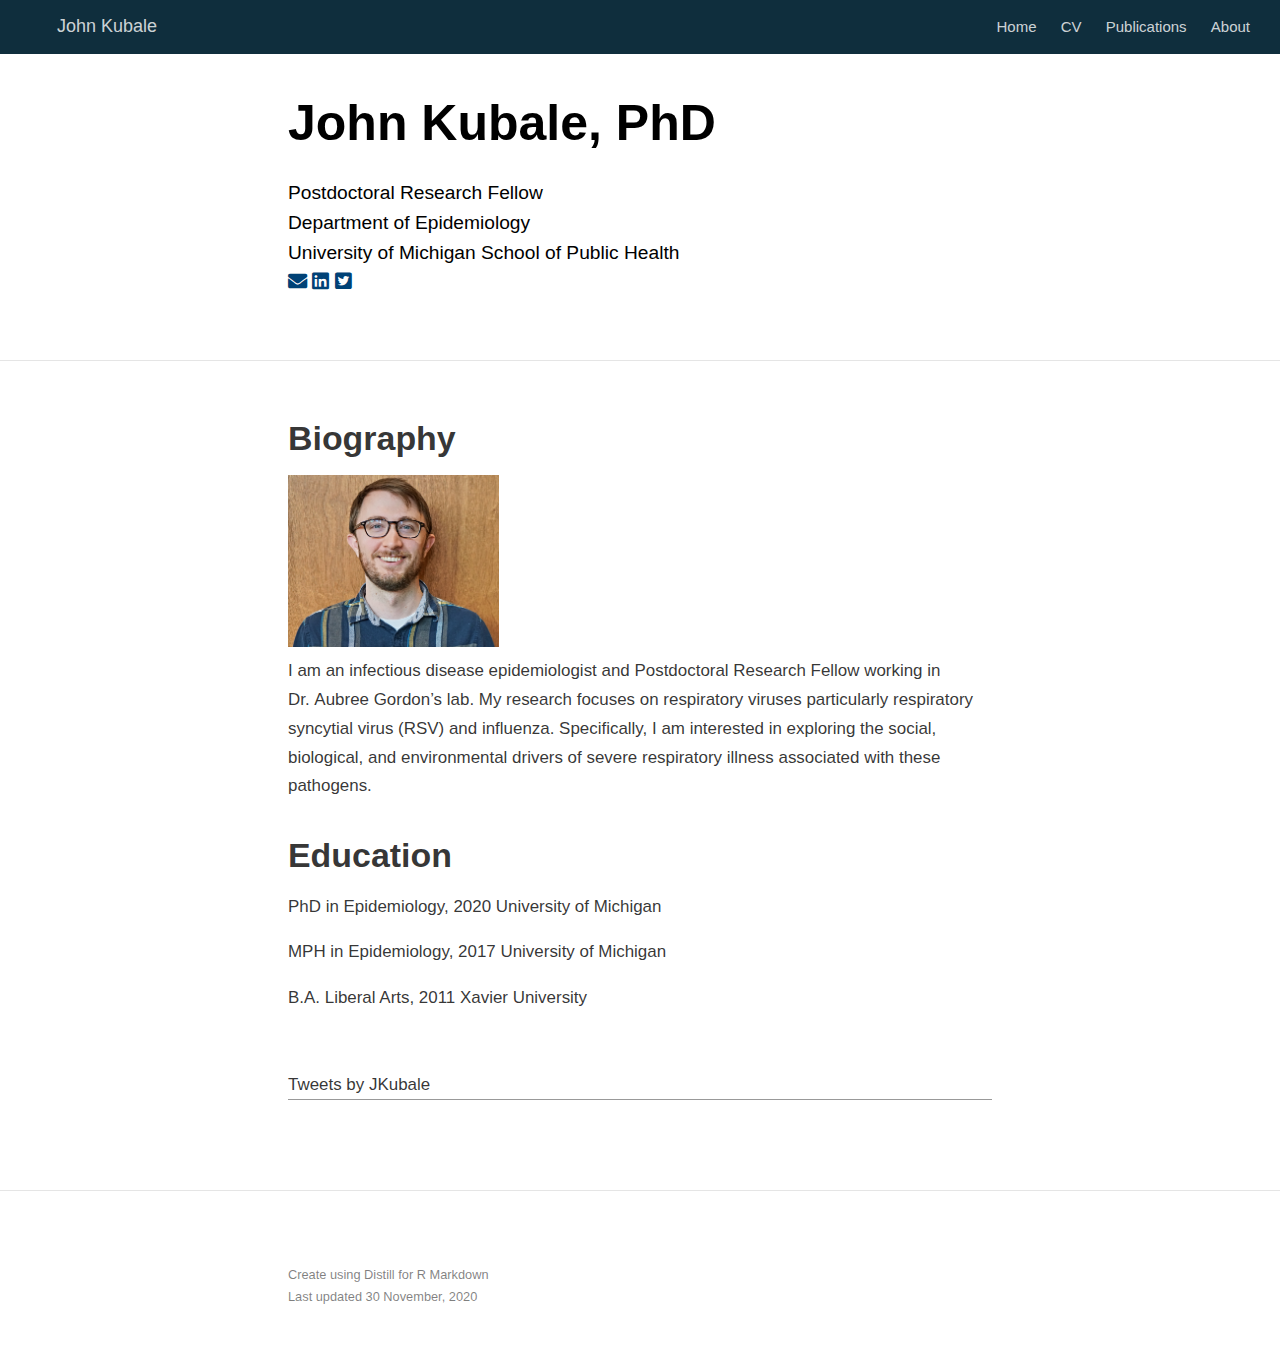
==== commit d8d3fe38: "add space after edu" ====
--- a/index.html
+++ b/index.html
@@ -2052,8 +2052,10 @@
 <h1 id="education">Education</h1>
 <p>PhD in Epidemiology, 2020 University of Michigan</p>
 <p>MPH in Epidemiology, 2017 University of Michigan</p>
-<p>B.A. Liberal Arts, 2011 Xavier University</p>
-<a class="twitter-timeline" href="https://twitter.com/JKubale?ref_src=twsrc%5Etfw">Tweets by JKubale</a>
+<p>B.A. Liberal Arts, 2011 Xavier University</p><br />
+<br />
+<br />
+<a class="twitter-timeline" data-width="300" data-height="300" href="https://twitter.com/JKubale?ref_src=twsrc%5Etfw">Tweets by JKubale</a>
 <script async src="https://platform.twitter.com/widgets.js" charset="utf-8"></script>
 <h2 id="section" class="appendix"></h2>
 <p>Create using Distill for R Markdown<br />
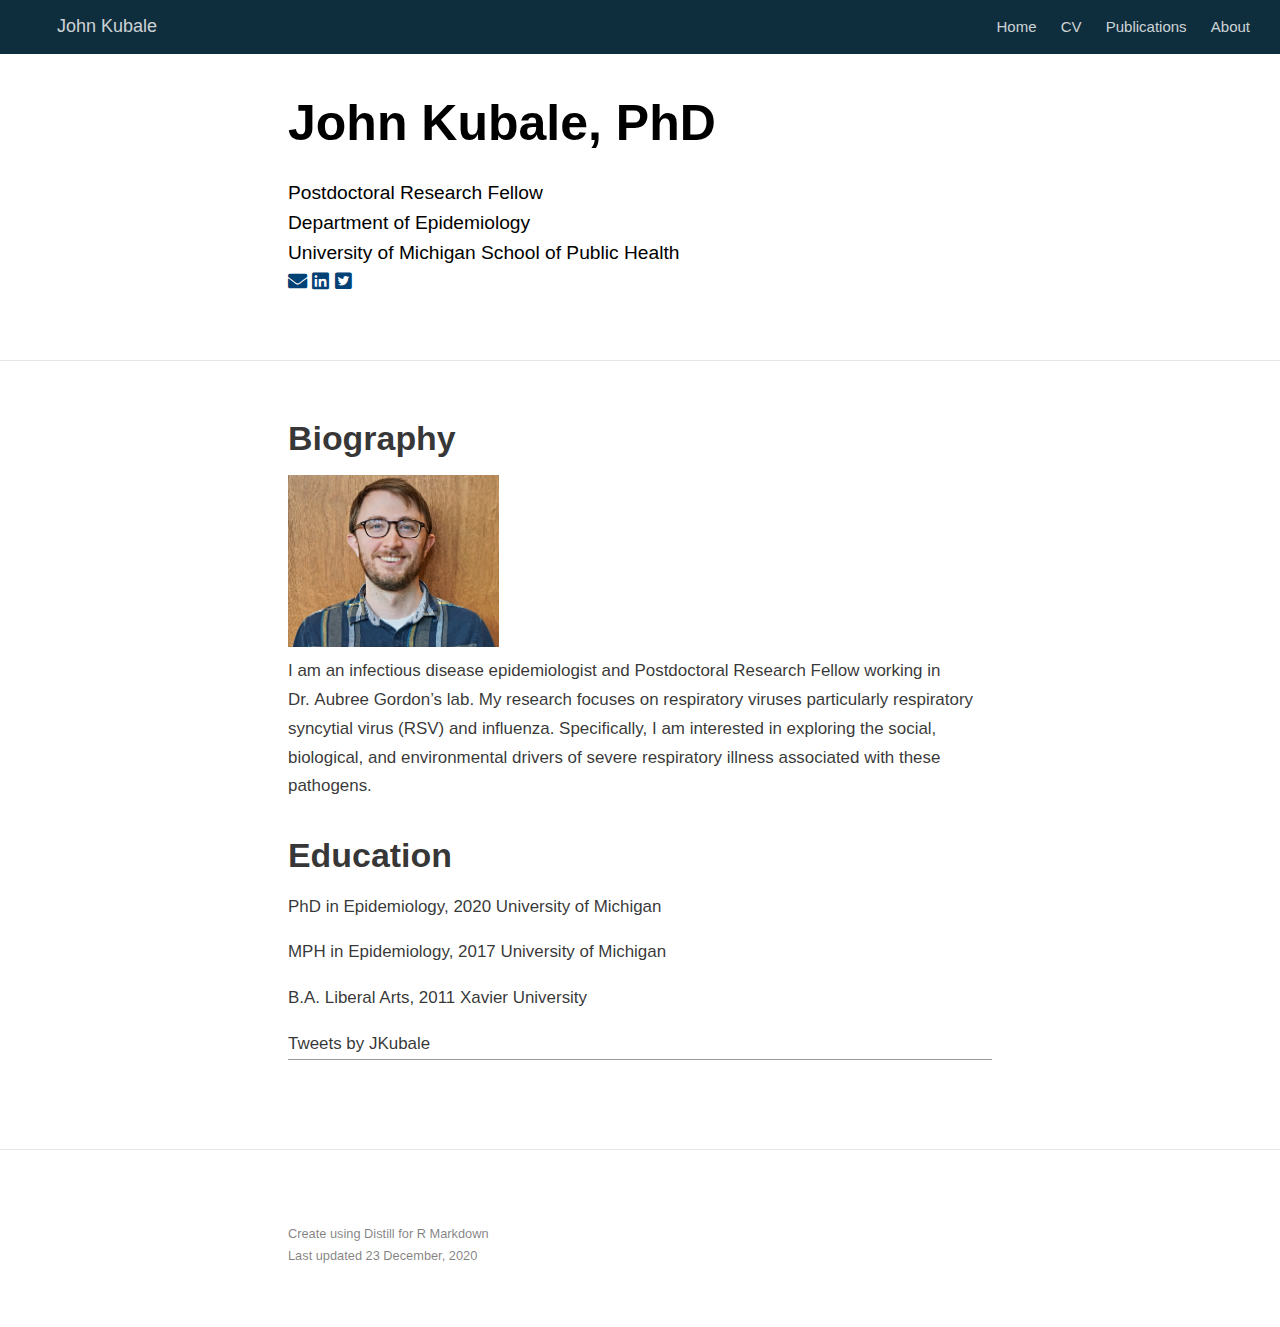
==== commit 4f1197b7: "update site" ====
--- a/index.html
+++ b/index.html
@@ -52,35 +52,35 @@
 @media screen {
 a.sourceLine::before { text-decoration: underline; }
 }
-code span.al { color: #ff0000; font-weight: bold; } /* Alert */
-code span.an { color: #545454; font-weight: bold; } /* Annotation */
-code span.at { color: #7d9029; } /* Attribute */
-code span.bn { color: #a1024a; } /* BaseN */
+code span.al { color: #ad0000; } /* Alert */
+code span.an { color: #5e5e5e; } /* Annotation */
+code span.at { color: #20794d; } /* Attribute */
+code span.bn { color: #ad0000; } /* BaseN */
 code span.bu { } /* BuiltIn */
-code span.cf { color: #007faa; font-weight: bold; } /* ControlFlow */
-code span.ch { color: #008000; } /* Char */
-code span.cn { color: #d91e18; } /* Constant */
-code span.co { color: #545454; } /* Comment */
-code span.cv { color: #545454; font-weight: bold; font-style: italic; } /* CommentVar */
-code span.do { color: #ba2121; font-style: italic; } /* Documentation */
-code span.dt { color: #aa5d00; } /* DataType */
-code span.dv { color: #a1024a; } /* DecVal */
-code span.er { color: #ff0000; font-weight: bold; } /* Error */
+code span.cf { color: #007ba5; } /* ControlFlow */
+code span.ch { color: #20794d; } /* Char */
+code span.cn { color: #8f5902; } /* Constant */
+code span.co { color: #5e5e5e; } /* Comment */
+code span.cv { color: #5e5e5e; font-style: italic; } /* CommentVar */
+code span.do { color: #5e5e5e; font-style: italic; } /* Documentation */
+code span.dt { color: #ad0000; } /* DataType */
+code span.dv { color: #ad0000; } /* DecVal */
+code span.er { color: #ad0000; } /* Error */
 code span.ex { } /* Extension */
-code span.fl { color: #a1024a; } /* Float */
-code span.fu { color: #4254a7; } /* Function */
+code span.fl { color: #ad0000; } /* Float */
+code span.fu { color: #4758ab; } /* Function */
 code span.im { } /* Import */
-code span.in { color: #545454; font-weight: bold; } /* Information */
-code span.kw { color: #007faa; font-weight: bold; } /* Keyword */
-code span.op { color: #696969; } /* Operator */
-code span.ot { color: #007faa; } /* Other */
-code span.pp { color: #bc7a00; } /* Preprocessor */
-code span.sc { color: #008000; } /* SpecialChar */
-code span.ss { color: #bb6688; } /* SpecialString */
-code span.st { color: #008000; } /* String */
-code span.va { color: #19177c; } /* Variable */
-code span.vs { color: #008000; } /* VerbatimString */
-code span.wa { color: #545454; font-weight: bold; font-style: italic; } /* Warning */
+code span.in { color: #5e5e5e; } /* Information */
+code span.kw { color: #007ba5; } /* Keyword */
+code span.op { color: #5e5e5e; } /* Operator */
+code span.ot { color: #007ba5; } /* Other */
+code span.pp { color: #ad0000; } /* Preprocessor */
+code span.sc { color: #20794d; } /* SpecialChar */
+code span.ss { color: #20794d; } /* SpecialString */
+code span.st { color: #20794d; } /* String */
+code span.va { color: #111111; } /* Variable */
+code span.vs { color: #20794d; } /* VerbatimString */
+code span.wa { color: #5e5e5e; font-style: italic; } /* Warning */
 </style>
 
   <!--radix_placeholder_meta_tags-->
@@ -122,6 +122,7 @@
       var header = $('header').get(0);
       var headerHeight = header.offsetHeight;
       var headroom = new Headroom(header, {
+        tolerance: 5,
         onPin : function() {
           if (window.headroom_prevent_pin) {
             window.headroom_prevent_pin = false;
@@ -469,22 +470,19 @@
     return offset ? offset + '/' + url : url;
   }
   
-  function createIndex() {
+  function createFuseIndex() {
+  
+    // create fuse index
     var options = {
       keys: [
-        "title",
-        "categories",
-        "description",
-        "contents"
-      ]
+        { name: 'title', weight: 20 },
+        { name: 'categories', weight: 15 },
+        { name: 'description', weight: 10 },
+        { name: 'contents', weight: 5 },
+      ],
+      ignoreLocation: true,
+      threshold: 0
     };
-    return new window.Fuse([],options);
-  }
-  
-  function createFuseIndex() {
-  
-    // create fuse index
-    var options = { keys: ["title", "description", "contents"] };
     var fuse = new window.Fuse([], options);
   
     // fetch the main search.json
@@ -552,12 +550,6 @@
               shouldSort: true,
               minMatchCharLength: 2,
               limit: 10,
-              keys: [
-                { name: 'title', weight: 20 },
-                { name: 'categories', weight: 15 },
-                { name: 'description', weight: 10 },
-                { name: 'contents', weight: 5 },
-              ],
             };
             var results = fuse.search(query, searchOptions);
             callback(results
@@ -855,7 +847,7 @@
   d-article pre,
   d-article div.sourceCode,
   d-article div.sourceCode pre {
-    overflow: hidden;
+    overflow: auto;
   }
   
   d-article div.sourceCode {
@@ -2052,14 +2044,12 @@
 <h1 id="education">Education</h1>
 <p>PhD in Epidemiology, 2020 University of Michigan</p>
 <p>MPH in Epidemiology, 2017 University of Michigan</p>
-<p>B.A. Liberal Arts, 2011 Xavier University</p><br />
-<br />
-<br />
+<p>B.A. Liberal Arts, 2011 Xavier University</p>
 <a class="twitter-timeline" data-width="300" data-height="300" href="https://twitter.com/JKubale?ref_src=twsrc%5Etfw">Tweets by JKubale</a>
 <script async src="https://platform.twitter.com/widgets.js" charset="utf-8"></script>
 <h2 id="section" class="appendix"></h2>
 <p>Create using Distill for R Markdown<br />
-Last updated 30 November, 2020</p>
+Last updated 23 December, 2020</p>
 <div class="sourceCode" id="cb1"><pre class="sourceCode r distill-force-highlighting-css"><code class="sourceCode r"></code></pre></div>
 <!--radix_placeholder_article_footer-->
 <!--/radix_placeholder_article_footer-->
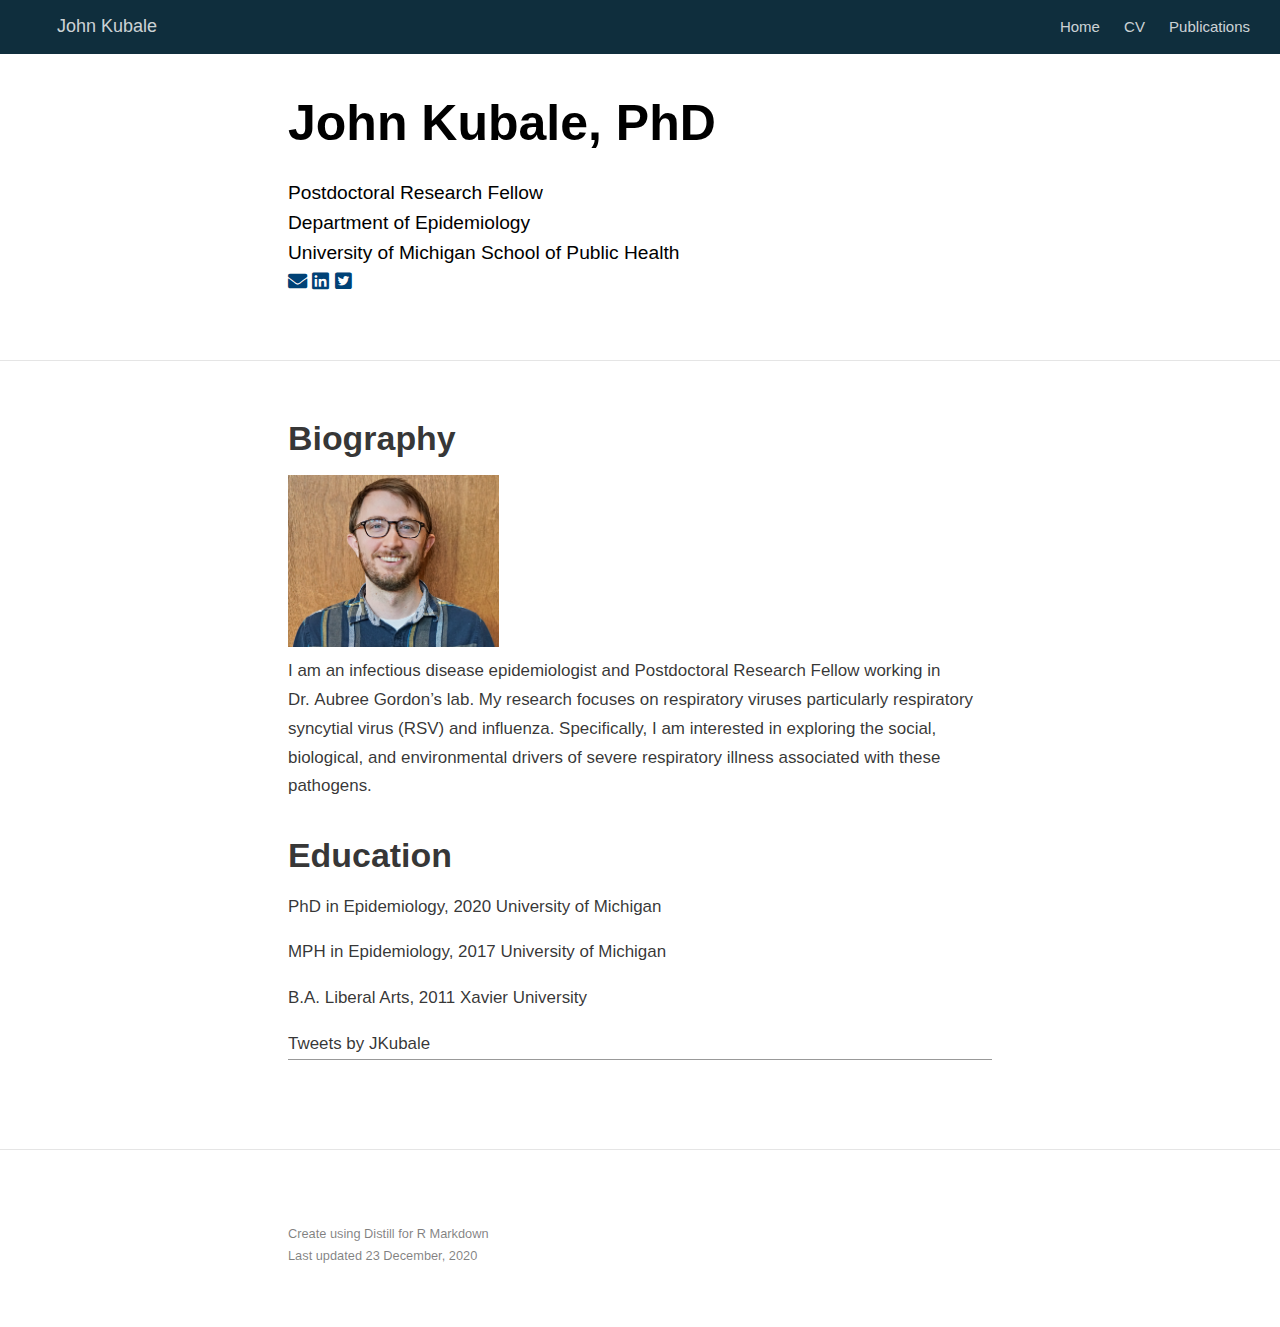
==== commit 1a6de588: "update cv" ====
--- a/index.html
+++ b/index.html
@@ -2017,7 +2017,6 @@
 <a href="index.html">Home</a>
 <a href="CV/Kubale_CV_Nov_2020.pdf">CV</a>
 <a href="pubs.html">Publications</a>
-<a href="about.html">About</a>
 <a href="javascript:void(0);" class="nav-toggle">&#9776;</a>
 </div>
 </nav>
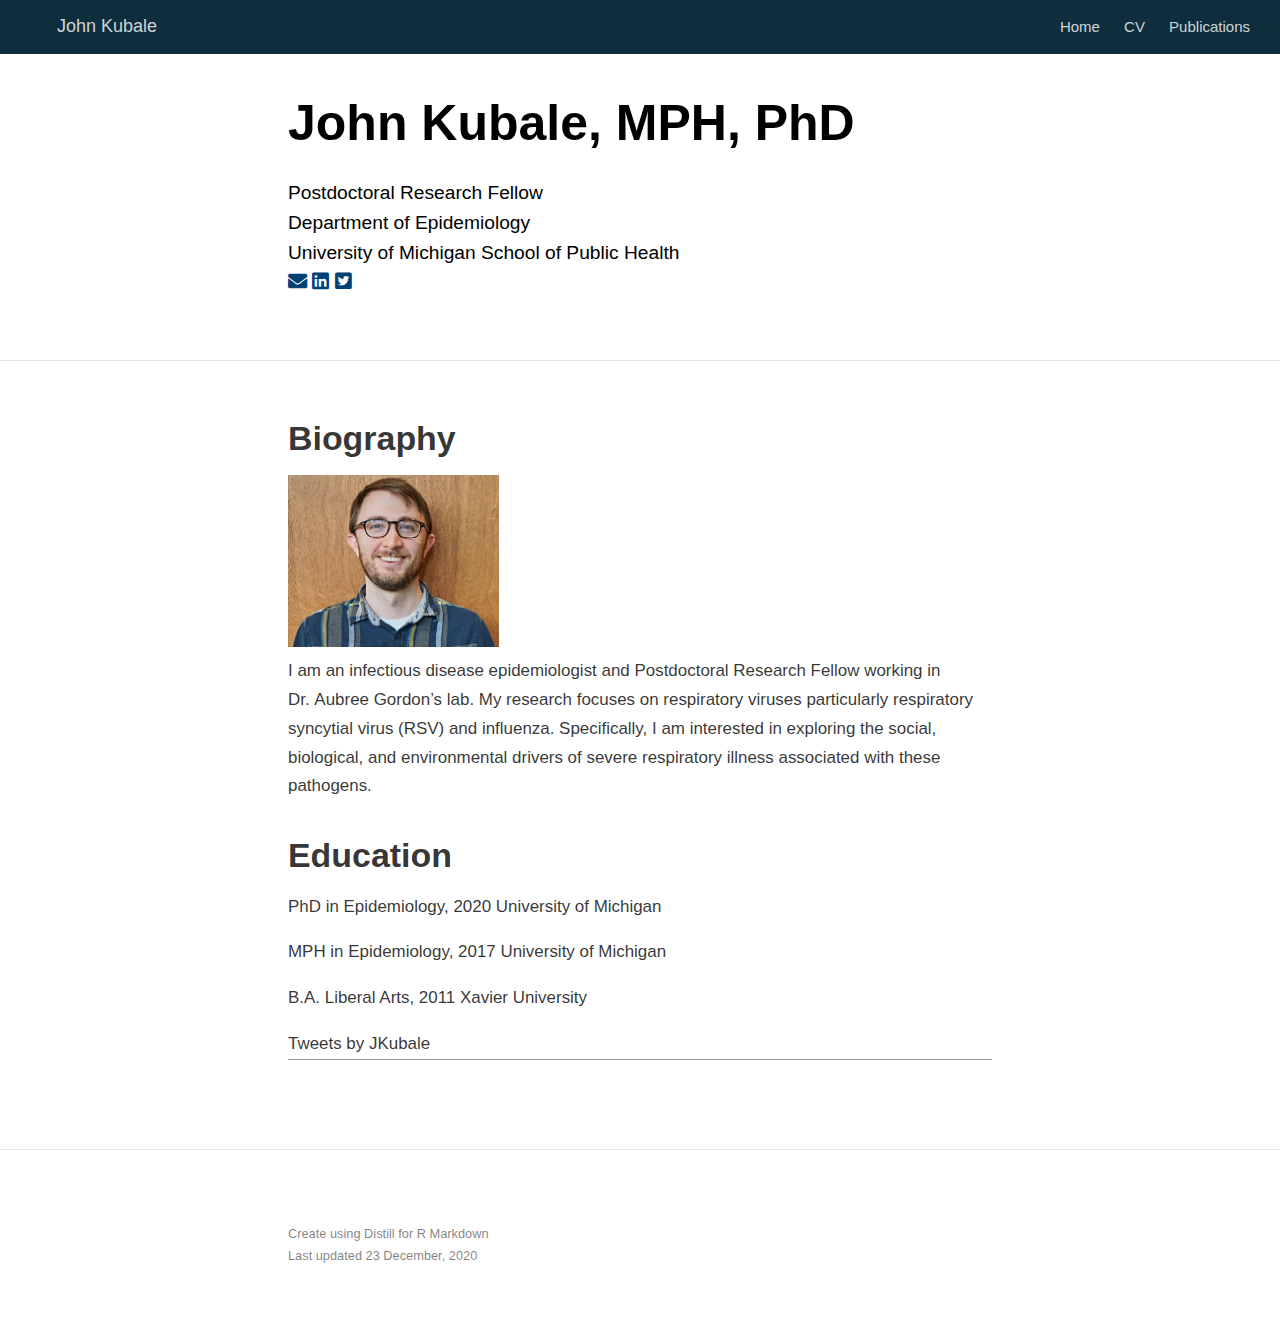
==== commit b25bea16: "update site" ====
--- a/index.html
+++ b/index.html
@@ -84,14 +84,14 @@
 </style>
 
   <!--radix_placeholder_meta_tags-->
-  <title>John Kubale: John Kubale, PhD</title>
+  <title>John Kubale: John Kubale, MPH, PhD</title>
   
   <meta property="description" itemprop="description" content="Postdoctoral Research Fellow  &#10;Department of Epidemiology  &#10;University of Michigan School of Public Health  &#10;[&lt;i class=&quot;fa fa-envelope&quot; aria-hidden=&quot;true&quot;&gt;&lt;/i&gt;](mailto:jkubale@umich.edu)&#10;[&lt;i class=&quot;fab fa-linkedin&quot;&gt;&lt;/i&gt;](https://www.linkedin.com/in/john-kubale-382120b4/) [&lt;i class=&quot;fab fa-twitter-square&quot;&gt;&lt;/i&gt;](https://twitter.com/JKubale)"/>
   
   
   
   <!--  https://developers.facebook.com/docs/sharing/webmasters#markup -->
-  <meta property="og:title" content="John Kubale: John Kubale, PhD"/>
+  <meta property="og:title" content="John Kubale: John Kubale, MPH, PhD"/>
   <meta property="og:type" content="article"/>
   <meta property="og:description" content="Postdoctoral Research Fellow  &#10;Department of Epidemiology  &#10;University of Michigan School of Public Health  &#10;[&lt;i class=&quot;fa fa-envelope&quot; aria-hidden=&quot;true&quot;&gt;&lt;/i&gt;](mailto:jkubale@umich.edu)&#10;[&lt;i class=&quot;fab fa-linkedin&quot;&gt;&lt;/i&gt;](https://www.linkedin.com/in/john-kubale-382120b4/) [&lt;i class=&quot;fab fa-twitter-square&quot;&gt;&lt;/i&gt;](https://twitter.com/JKubale)"/>
   <meta property="og:locale" content="en_US"/>
@@ -99,14 +99,14 @@
   
   <!--  https://dev.twitter.com/cards/types/summary -->
   <meta property="twitter:card" content="summary"/>
-  <meta property="twitter:title" content="John Kubale: John Kubale, PhD"/>
+  <meta property="twitter:title" content="John Kubale: John Kubale, MPH, PhD"/>
   <meta property="twitter:description" content="Postdoctoral Research Fellow  &#10;Department of Epidemiology  &#10;University of Michigan School of Public Health  &#10;[&lt;i class=&quot;fa fa-envelope&quot; aria-hidden=&quot;true&quot;&gt;&lt;/i&gt;](mailto:jkubale@umich.edu)&#10;[&lt;i class=&quot;fab fa-linkedin&quot;&gt;&lt;/i&gt;](https://www.linkedin.com/in/john-kubale-382120b4/) [&lt;i class=&quot;fab fa-twitter-square&quot;&gt;&lt;/i&gt;](https://twitter.com/JKubale)"/>
   
   <!--/radix_placeholder_meta_tags-->
   <!--radix_placeholder_rmarkdown_metadata-->
   
   <script type="text/json" id="radix-rmarkdown-metadata">
-  {"type":"list","attributes":{"names":{"type":"character","attributes":{},"value":["title","description","site"]}},"value":[{"type":"character","attributes":{},"value":["John Kubale, PhD"]},{"type":"character","attributes":{},"value":["Postdoctoral Research Fellow  \nDepartment of Epidemiology  \nUniversity of Michigan School of Public Health  \n[<i class=\"fa fa-envelope\" aria-hidden=\"true\"><\/i>](mailto:jkubale@umich.edu)\n[<i class=\"fab fa-linkedin\"><\/i>](https://www.linkedin.com/in/john-kubale-382120b4/) [<i class=\"fab fa-twitter-square\"><\/i>](https://twitter.com/JKubale)\n"]},{"type":"character","attributes":{},"value":["distill::distill_website"]}]}
+  {"type":"list","attributes":{"names":{"type":"character","attributes":{},"value":["title","description","site"]}},"value":[{"type":"character","attributes":{},"value":["John Kubale, MPH, PhD"]},{"type":"character","attributes":{},"value":["Postdoctoral Research Fellow  \nDepartment of Epidemiology  \nUniversity of Michigan School of Public Health  \n[<i class=\"fa fa-envelope\" aria-hidden=\"true\"><\/i>](mailto:jkubale@umich.edu)\n[<i class=\"fab fa-linkedin\"><\/i>](https://www.linkedin.com/in/john-kubale-382120b4/) [<i class=\"fab fa-twitter-square\"><\/i>](https://twitter.com/JKubale)\n"]},{"type":"character","attributes":{},"value":["distill::distill_website"]}]}
   </script>
   <!--/radix_placeholder_rmarkdown_metadata-->
   <!--radix_placeholder_navigation_in_header-->
@@ -2003,7 +2003,7 @@
 <!--radix_placeholder_front_matter-->
 
 <script id="distill-front-matter" type="text/json">
-{"title":"John Kubale, PhD","description":"Postdoctoral Research Fellow  \nDepartment of Epidemiology  \nUniversity of Michigan School of Public Health  \n[<i class=\"fa fa-envelope\" aria-hidden=\"true\"><\/i>](mailto:jkubale@umich.edu)\n[<i class=\"fab fa-linkedin\"><\/i>](https://www.linkedin.com/in/john-kubale-382120b4/) [<i class=\"fab fa-twitter-square\"><\/i>](https://twitter.com/JKubale)","authors":[]}
+{"title":"John Kubale, MPH, PhD","description":"Postdoctoral Research Fellow  \nDepartment of Epidemiology  \nUniversity of Michigan School of Public Health  \n[<i class=\"fa fa-envelope\" aria-hidden=\"true\"><\/i>](mailto:jkubale@umich.edu)\n[<i class=\"fab fa-linkedin\"><\/i>](https://www.linkedin.com/in/john-kubale-382120b4/) [<i class=\"fab fa-twitter-square\"><\/i>](https://twitter.com/JKubale)","authors":[]}
 </script>
 
 <!--/radix_placeholder_front_matter-->
@@ -2015,7 +2015,7 @@
 </div>
 <div class="nav-right">
 <a href="index.html">Home</a>
-<a href="CV/Kubale_CV_Nov_2020.pdf">CV</a>
+<a href="CV/Kubale_CV_Dec_2020.pdf">CV</a>
 <a href="pubs.html">Publications</a>
 <a href="javascript:void(0);" class="nav-toggle">&#9776;</a>
 </div>
@@ -2026,7 +2026,7 @@
 <!--/radix_placeholder_site_before_body-->
 
 <div class="d-title">
-<h1>John Kubale, PhD</h1>
+<h1>John Kubale, MPH, PhD</h1>
 <!--radix_placeholder_categories-->
 <!--/radix_placeholder_categories-->
 <p><p>Postdoctoral Research Fellow<br />
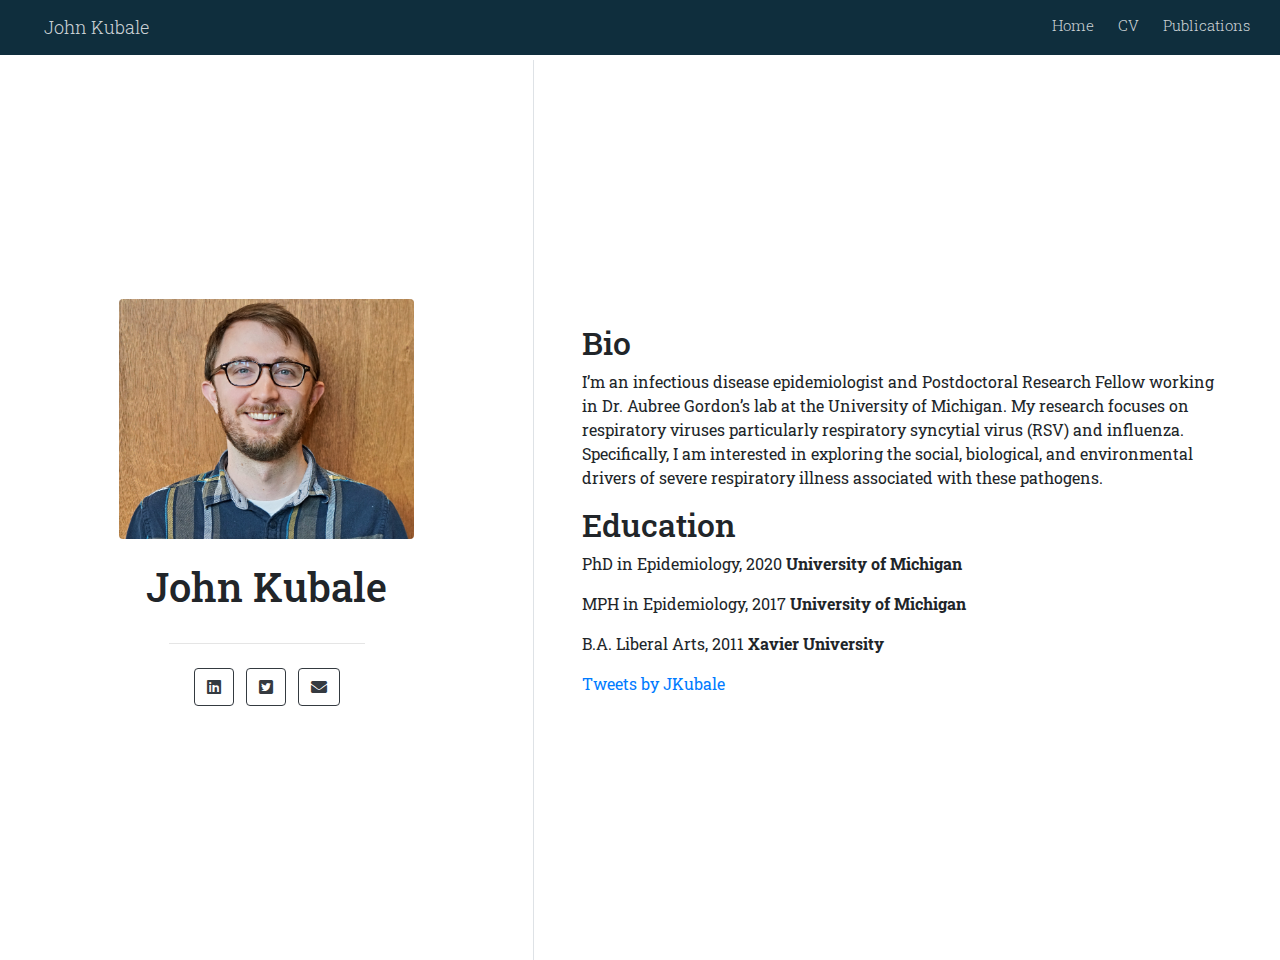
==== commit 853a2df2: "fix site build" ====
--- a/index.html
+++ b/index.html
@@ -1,2071 +1,780 @@
-<!DOCTYPE html>
-
-<html xmlns="http://www.w3.org/1999/xhtml" lang="" xml:lang="">
-
-<head>
-  <meta charset="utf-8"/>
-  <meta name="viewport" content="width=device-width, initial-scale=1"/>
-  <meta http-equiv="X-UA-Compatible" content="IE=Edge,chrome=1"/>
-  <meta name="generator" content="distill" />
-
-  <style type="text/css">
-  /* Hide doc at startup (prevent jankiness while JS renders/transforms) */
-  body {
-    visibility: hidden;
-  }
-  </style>
-
- <!--radix_placeholder_import_source-->
- <!--/radix_placeholder_import_source-->
-
-<style type="text/css">code{white-space: pre;}</style>
-<style type="text/css" data-origin="pandoc">
-a.sourceLine { display: inline-block; line-height: 1.25; }
-a.sourceLine { pointer-events: none; color: inherit; text-decoration: inherit; }
-a.sourceLine:empty { height: 1.2em; }
-.sourceCode { overflow: visible; }
-code.sourceCode { white-space: pre; position: relative; }
-div.sourceCode { margin: 1em 0; }
-pre.sourceCode { margin: 0; }
-@media screen {
-div.sourceCode { overflow: auto; }
-}
-@media print {
-code.sourceCode { white-space: pre-wrap; }
-a.sourceLine { text-indent: -1em; padding-left: 1em; }
-}
-pre.numberSource a.sourceLine
-  { position: relative; left: -4em; }
-pre.numberSource a.sourceLine::before
-  { content: attr(title);
-    position: relative; left: -1em; text-align: right; vertical-align: baseline;
-    border: none; pointer-events: all; display: inline-block;
-    -webkit-touch-callout: none; -webkit-user-select: none;
-    -khtml-user-select: none; -moz-user-select: none;
-    -ms-user-select: none; user-select: none;
-    padding: 0 4px; width: 4em;
-    color: #aaaaaa;
-  }
-pre.numberSource { margin-left: 3em; border-left: 1px solid #aaaaaa;  padding-left: 4px; }
-div.sourceCode
-  {  }
-@media screen {
-a.sourceLine::before { text-decoration: underline; }
-}
-code span.al { color: #ad0000; } /* Alert */
-code span.an { color: #5e5e5e; } /* Annotation */
-code span.at { color: #20794d; } /* Attribute */
-code span.bn { color: #ad0000; } /* BaseN */
-code span.bu { } /* BuiltIn */
-code span.cf { color: #007ba5; } /* ControlFlow */
-code span.ch { color: #20794d; } /* Char */
-code span.cn { color: #8f5902; } /* Constant */
-code span.co { color: #5e5e5e; } /* Comment */
-code span.cv { color: #5e5e5e; font-style: italic; } /* CommentVar */
-code span.do { color: #5e5e5e; font-style: italic; } /* Documentation */
-code span.dt { color: #ad0000; } /* DataType */
-code span.dv { color: #ad0000; } /* DecVal */
-code span.er { color: #ad0000; } /* Error */
-code span.ex { } /* Extension */
-code span.fl { color: #ad0000; } /* Float */
-code span.fu { color: #4758ab; } /* Function */
-code span.im { } /* Import */
-code span.in { color: #5e5e5e; } /* Information */
-code span.kw { color: #007ba5; } /* Keyword */
-code span.op { color: #5e5e5e; } /* Operator */
-code span.ot { color: #007ba5; } /* Other */
-code span.pp { color: #ad0000; } /* Preprocessor */
-code span.sc { color: #20794d; } /* SpecialChar */
-code span.ss { color: #20794d; } /* SpecialString */
-code span.st { color: #20794d; } /* String */
-code span.va { color: #111111; } /* Variable */
-code span.vs { color: #20794d; } /* VerbatimString */
-code span.wa { color: #5e5e5e; font-style: italic; } /* Warning */
-</style>
-
-  <!--radix_placeholder_meta_tags-->
-  <title>John Kubale: John Kubale, MPH, PhD</title>
-  
-  <meta property="description" itemprop="description" content="Postdoctoral Research Fellow  &#10;Department of Epidemiology  &#10;University of Michigan School of Public Health  &#10;[&lt;i class=&quot;fa fa-envelope&quot; aria-hidden=&quot;true&quot;&gt;&lt;/i&gt;](mailto:jkubale@umich.edu)&#10;[&lt;i class=&quot;fab fa-linkedin&quot;&gt;&lt;/i&gt;](https://www.linkedin.com/in/john-kubale-382120b4/) [&lt;i class=&quot;fab fa-twitter-square&quot;&gt;&lt;/i&gt;](https://twitter.com/JKubale)"/>
-  
-  
-  
-  <!--  https://developers.facebook.com/docs/sharing/webmasters#markup -->
-  <meta property="og:title" content="John Kubale: John Kubale, MPH, PhD"/>
-  <meta property="og:type" content="article"/>
-  <meta property="og:description" content="Postdoctoral Research Fellow  &#10;Department of Epidemiology  &#10;University of Michigan School of Public Health  &#10;[&lt;i class=&quot;fa fa-envelope&quot; aria-hidden=&quot;true&quot;&gt;&lt;/i&gt;](mailto:jkubale@umich.edu)&#10;[&lt;i class=&quot;fab fa-linkedin&quot;&gt;&lt;/i&gt;](https://www.linkedin.com/in/john-kubale-382120b4/) [&lt;i class=&quot;fab fa-twitter-square&quot;&gt;&lt;/i&gt;](https://twitter.com/JKubale)"/>
-  <meta property="og:locale" content="en_US"/>
-  <meta property="og:site_name" content="John Kubale"/>
-  
-  <!--  https://dev.twitter.com/cards/types/summary -->
-  <meta property="twitter:card" content="summary"/>
-  <meta property="twitter:title" content="John Kubale: John Kubale, MPH, PhD"/>
-  <meta property="twitter:description" content="Postdoctoral Research Fellow  &#10;Department of Epidemiology  &#10;University of Michigan School of Public Health  &#10;[&lt;i class=&quot;fa fa-envelope&quot; aria-hidden=&quot;true&quot;&gt;&lt;/i&gt;](mailto:jkubale@umich.edu)&#10;[&lt;i class=&quot;fab fa-linkedin&quot;&gt;&lt;/i&gt;](https://www.linkedin.com/in/john-kubale-382120b4/) [&lt;i class=&quot;fab fa-twitter-square&quot;&gt;&lt;/i&gt;](https://twitter.com/JKubale)"/>
-  
-  <!--/radix_placeholder_meta_tags-->
-  <!--radix_placeholder_rmarkdown_metadata-->
-  
-  <script type="text/json" id="radix-rmarkdown-metadata">
-  {"type":"list","attributes":{"names":{"type":"character","attributes":{},"value":["title","description","site"]}},"value":[{"type":"character","attributes":{},"value":["John Kubale, MPH, PhD"]},{"type":"character","attributes":{},"value":["Postdoctoral Research Fellow  \nDepartment of Epidemiology  \nUniversity of Michigan School of Public Health  \n[<i class=\"fa fa-envelope\" aria-hidden=\"true\"><\/i>](mailto:jkubale@umich.edu)\n[<i class=\"fab fa-linkedin\"><\/i>](https://www.linkedin.com/in/john-kubale-382120b4/) [<i class=\"fab fa-twitter-square\"><\/i>](https://twitter.com/JKubale)\n"]},{"type":"character","attributes":{},"value":["distill::distill_website"]}]}
-  </script>
-  <!--/radix_placeholder_rmarkdown_metadata-->
-  <!--radix_placeholder_navigation_in_header-->
-  <meta name="distill:offset" content=""/>
-  
-  <script type="application/javascript">
-  
-    window.headroom_prevent_pin = false;
-  
-    window.document.addEventListener("DOMContentLoaded", function (event) {
-  
-      // initialize headroom for banner
-      var header = $('header').get(0);
-      var headerHeight = header.offsetHeight;
-      var headroom = new Headroom(header, {
-        tolerance: 5,
-        onPin : function() {
-          if (window.headroom_prevent_pin) {
+<!doctype html>
+<html lang="en">
+  <head>
+    <!-- Required meta tags -->
+    <meta charset="utf-8">
+    <meta name="viewport" content="width=device-width, initial-scale=1, shrink-to-fit=no">
+
+    <!-- Bootstrap CSS -->
+    <link rel="stylesheet" href="https://stackpath.bootstrapcdn.com/bootstrap/4.5.0/css/bootstrap.min.css">
+
+    <link href="https://fonts.googleapis.com/css2?family=Roboto+Slab&display=swap" rel="stylesheet">
+    <style type="text/css">body {font-family: 'Roboto Slab', serif;}</style>
+
+    <title>John Kubale</title>
+
+    
+          <!--radix_placeholder_navigation_in_header-->
+          <meta name="distill:offset" content=""/>
+
+          <script type="application/javascript">
+
             window.headroom_prevent_pin = false;
-            headroom.unpin();
-          }
-        }
-      });
-      headroom.init();
-      if(window.location.hash)
-        headroom.unpin();
-      $(header).addClass('headroom--transition');
-  
-      // offset scroll location for banner on hash change
-      // (see: https://github.com/WickyNilliams/headroom.js/issues/38)
-      window.addEventListener("hashchange", function(event) {
-        window.scrollTo(0, window.pageYOffset - (headerHeight + 25));
-      });
-  
-      // responsive menu
-      $('.distill-site-header').each(function(i, val) {
-        var topnav = $(this);
-        var toggle = topnav.find('.nav-toggle');
-        toggle.on('click', function() {
-          topnav.toggleClass('responsive');
-        });
-      });
-  
-      // nav dropdowns
-      $('.nav-dropbtn').click(function(e) {
-        $(this).next('.nav-dropdown-content').toggleClass('nav-dropdown-active');
-        $(this).parent().siblings('.nav-dropdown')
-           .children('.nav-dropdown-content').removeClass('nav-dropdown-active');
-      });
-      $("body").click(function(e){
-        $('.nav-dropdown-content').removeClass('nav-dropdown-active');
-      });
-      $(".nav-dropdown").click(function(e){
-        e.stopPropagation();
-      });
-    });
-  </script>
-  
-  <style type="text/css">
-  
-  /* Theme (user-documented overrideables for nav appearance) */
-  
-  .distill-site-nav {
-    color: rgba(255, 255, 255, 0.8);
-    background-color: #0F2E3D;
-    font-size: 15px;
-    font-weight: 300;
-  }
-  
-  .distill-site-nav a {
-    color: inherit;
-    text-decoration: none;
-  }
-  
-  .distill-site-nav a:hover {
-    color: white;
-  }
-  
-  @media print {
-    .distill-site-nav {
-      display: none;
-    }
-  }
-  
-  .distill-site-header {
-  
-  }
-  
-  .distill-site-footer {
-  
-  }
-  
-  
-  /* Site Header */
-  
-  .distill-site-header {
-    width: 100%;
-    box-sizing: border-box;
-    z-index: 3;
-  }
-  
-  .distill-site-header .nav-left {
-    display: inline-block;
-    margin-left: 8px;
-  }
-  
-  @media screen and (max-width: 768px) {
-    .distill-site-header .nav-left {
-      margin-left: 0;
-    }
-  }
-  
-  
-  .distill-site-header .nav-right {
-    float: right;
-    margin-right: 8px;
-  }
-  
-  .distill-site-header a,
-  .distill-site-header .title {
-    display: inline-block;
-    text-align: center;
-    padding: 14px 10px 14px 10px;
-  }
-  
-  .distill-site-header .title {
-    font-size: 18px;
-    min-width: 150px;
-  }
-  
-  .distill-site-header .logo {
-    padding: 0;
-  }
-  
-  .distill-site-header .logo img {
-    display: none;
-    max-height: 20px;
-    width: auto;
-    margin-bottom: -4px;
-  }
-  
-  .distill-site-header .nav-image img {
-    max-height: 18px;
-    width: auto;
-    display: inline-block;
-    margin-bottom: -3px;
-  }
-  
-  
-  
-  @media screen and (min-width: 1000px) {
-    .distill-site-header .logo img {
-      display: inline-block;
-    }
-    .distill-site-header .nav-left {
-      margin-left: 20px;
-    }
-    .distill-site-header .nav-right {
-      margin-right: 20px;
-    }
-    .distill-site-header .title {
-      padding-left: 12px;
-    }
-  }
-  
-  
-  .distill-site-header .nav-toggle {
-    display: none;
-  }
-  
-  .nav-dropdown {
-    display: inline-block;
-    position: relative;
-  }
-  
-  .nav-dropdown .nav-dropbtn {
-    border: none;
-    outline: none;
-    color: rgba(255, 255, 255, 0.8);
-    padding: 16px 10px;
-    background-color: transparent;
-    font-family: inherit;
-    font-size: inherit;
-    font-weight: inherit;
-    margin: 0;
-    margin-top: 1px;
-    z-index: 2;
-  }
-  
-  .nav-dropdown-content {
-    display: none;
-    position: absolute;
-    background-color: white;
-    min-width: 200px;
-    border: 1px solid rgba(0,0,0,0.15);
-    border-radius: 4px;
-    box-shadow: 0px 8px 16px 0px rgba(0,0,0,0.1);
-    z-index: 1;
-    margin-top: 2px;
-    white-space: nowrap;
-    padding-top: 4px;
-    padding-bottom: 4px;
-  }
-  
-  .nav-dropdown-content hr {
-    margin-top: 4px;
-    margin-bottom: 4px;
-    border: none;
-    border-bottom: 1px solid rgba(0, 0, 0, 0.1);
-  }
-  
-  .nav-dropdown-active {
-    display: block;
-  }
-  
-  .nav-dropdown-content a, .nav-dropdown-content .nav-dropdown-header {
-    color: black;
-    padding: 6px 24px;
-    text-decoration: none;
-    display: block;
-    text-align: left;
-  }
-  
-  .nav-dropdown-content .nav-dropdown-header {
-    display: block;
-    padding: 5px 24px;
-    padding-bottom: 0;
-    text-transform: uppercase;
-    font-size: 14px;
-    color: #999999;
-    white-space: nowrap;
-  }
-  
-  .nav-dropdown:hover .nav-dropbtn {
-    color: white;
-  }
-  
-  .nav-dropdown-content a:hover {
-    background-color: #ddd;
-    color: black;
-  }
-  
-  .nav-right .nav-dropdown-content {
-    margin-left: -45%;
-    right: 0;
-  }
-  
-  @media screen and (max-width: 768px) {
-    .distill-site-header a, .distill-site-header .nav-dropdown  {display: none;}
-    .distill-site-header a.nav-toggle {
-      float: right;
-      display: block;
-    }
-    .distill-site-header .title {
-      margin-left: 0;
-    }
-    .distill-site-header .nav-right {
-      margin-right: 0;
-    }
-    .distill-site-header {
-      overflow: hidden;
-    }
-    .nav-right .nav-dropdown-content {
-      margin-left: 0;
-    }
-  }
-  
-  
-  @media screen and (max-width: 768px) {
-    .distill-site-header.responsive {position: relative; min-height: 500px; }
-    .distill-site-header.responsive a.nav-toggle {
-      position: absolute;
-      right: 0;
-      top: 0;
-    }
-    .distill-site-header.responsive a,
-    .distill-site-header.responsive .nav-dropdown {
-      display: block;
-      text-align: left;
-    }
-    .distill-site-header.responsive .nav-left,
-    .distill-site-header.responsive .nav-right {
-      width: 100%;
-    }
-    .distill-site-header.responsive .nav-dropdown {float: none;}
-    .distill-site-header.responsive .nav-dropdown-content {position: relative;}
-    .distill-site-header.responsive .nav-dropdown .nav-dropbtn {
-      display: block;
-      width: 100%;
-      text-align: left;
-    }
-  }
-  
-  /* Site Footer */
-  
-  .distill-site-footer {
-    width: 100%;
-    overflow: hidden;
-    box-sizing: border-box;
-    z-index: 3;
-    margin-top: 30px;
-    padding-top: 30px;
-    padding-bottom: 30px;
-    text-align: center;
-  }
-  
-  /* Headroom */
-  
-  d-title {
-    padding-top: 6rem;
-  }
-  
-  @media print {
-    d-title {
-      padding-top: 4rem;
-    }
-  }
-  
-  .headroom {
-    z-index: 1000;
-    position: fixed;
-    top: 0;
-    left: 0;
-    right: 0;
-  }
-  
-  .headroom--transition {
-    transition: all .4s ease-in-out;
-  }
-  
-  .headroom--unpinned {
-    top: -100px;
-  }
-  
-  .headroom--pinned {
-    top: 0;
-  }
-  
-  </style>
-  
-  <link href="site_libs/font-awesome-5.1.0/css/all.css" rel="stylesheet"/>
-  <link href="site_libs/font-awesome-5.1.0/css/v4-shims.css" rel="stylesheet"/>
-  <script src="site_libs/headroom-0.9.4/headroom.min.js"></script>
-  <script src="site_libs/autocomplete-0.37.1/autocomplete.min.js"></script>
-  <script src="site_libs/fuse-6.4.1/fuse.min.js"></script>
-  
-  <script type="application/javascript">
-  
-  function getMeta(metaName) {
-    var metas = document.getElementsByTagName('meta');
-    for (let i = 0; i < metas.length; i++) {
-      if (metas[i].getAttribute('name') === metaName) {
-        return metas[i].getAttribute('content');
-      }
-    }
-    return '';
-  }
-  
-  function offsetURL(url) {
-    var offset = getMeta('distill:offset');
-    return offset ? offset + '/' + url : url;
-  }
-  
-  function createFuseIndex() {
-  
-    // create fuse index
-    var options = {
-      keys: [
-        { name: 'title', weight: 20 },
-        { name: 'categories', weight: 15 },
-        { name: 'description', weight: 10 },
-        { name: 'contents', weight: 5 },
-      ],
-      ignoreLocation: true,
-      threshold: 0
-    };
-    var fuse = new window.Fuse([], options);
-  
-    // fetch the main search.json
-    return fetch(offsetURL('search.json'))
-      .then(function(response) {
-        if (response.status == 200) {
-          return response.json().then(function(json) {
-            // index main articles
-            json.articles.forEach(function(article) {
-              fuse.add(article);
+
+            window.document.addEventListener("DOMContentLoaded", function (event) {
+
+              // initialize headroom for banner
+              var header = $('header').get(0);
+              var headerHeight = header.offsetHeight;
+              var headroom = new Headroom(header, {
+                tolerance: 5,
+                onPin : function() {
+                  if (window.headroom_prevent_pin) {
+                    window.headroom_prevent_pin = false;
+                    headroom.unpin();
+                  }
+                }
+              });
+              headroom.init();
+              if(window.location.hash)
+                headroom.unpin();
+              $(header).addClass('headroom--transition');
+
+              // offset scroll location for banner on hash change
+              // (see: https://github.com/WickyNilliams/headroom.js/issues/38)
+              window.addEventListener("hashchange", function(event) {
+                window.scrollTo(0, window.pageYOffset - (headerHeight + 25));
+              });
+
+              // responsive menu
+              $('.distill-site-header').each(function(i, val) {
+                var topnav = $(this);
+                var toggle = topnav.find('.nav-toggle');
+                toggle.on('click', function() {
+                  topnav.toggleClass('responsive');
+                });
+              });
+
+              // nav dropdowns
+              $('.nav-dropbtn').click(function(e) {
+                $(this).next('.nav-dropdown-content').toggleClass('nav-dropdown-active');
+                $(this).parent().siblings('.nav-dropdown')
+                   .children('.nav-dropdown-content').removeClass('nav-dropdown-active');
+              });
+              $("body").click(function(e){
+                $('.nav-dropdown-content').removeClass('nav-dropdown-active');
+              });
+              $(".nav-dropdown").click(function(e){
+                e.stopPropagation();
+              });
             });
-            // download collections and index their articles
-            return Promise.all(json.collections.map(function(collection) {
-              return fetch(offsetURL(collection)).then(function(response) {
-                if (response.status === 200) {
-                  return response.json().then(function(articles) {
-                    articles.forEach(function(article) {
+          </script>
+
+          <style type="text/css">
+
+          /* Theme (user-documented overrideables for nav appearance) */
+
+          .distill-site-nav {
+            color: rgba(255, 255, 255, 0.8);
+            background-color: #0F2E3D;
+            font-size: 15px;
+            font-weight: 300;
+          }
+
+          .distill-site-nav a {
+            color: inherit;
+            text-decoration: none;
+          }
+
+          .distill-site-nav a:hover {
+            color: white;
+          }
+
+          @media print {
+            .distill-site-nav {
+              display: none;
+            }
+          }
+
+          .distill-site-header {
+
+          }
+
+          .distill-site-footer {
+
+          }
+
+
+          /* Site Header */
+
+          .distill-site-header {
+            width: 100%;
+            box-sizing: border-box;
+            z-index: 3;
+          }
+
+          .distill-site-header .nav-left {
+            display: inline-block;
+            margin-left: 8px;
+          }
+
+          @media screen and (max-width: 768px) {
+            .distill-site-header .nav-left {
+              margin-left: 0;
+            }
+          }
+
+
+          .distill-site-header .nav-right {
+            float: right;
+            margin-right: 8px;
+          }
+
+          .distill-site-header a,
+          .distill-site-header .title {
+            display: inline-block;
+            text-align: center;
+            padding: 14px 10px 14px 10px;
+          }
+
+          .distill-site-header .title {
+            font-size: 18px;
+            min-width: 150px;
+          }
+
+          .distill-site-header .logo {
+            padding: 0;
+          }
+
+          .distill-site-header .logo img {
+            display: none;
+            max-height: 20px;
+            width: auto;
+            margin-bottom: -4px;
+          }
+
+          .distill-site-header .nav-image img {
+            max-height: 18px;
+            width: auto;
+            display: inline-block;
+            margin-bottom: -3px;
+          }
+
+
+
+          @media screen and (min-width: 1000px) {
+            .distill-site-header .logo img {
+              display: inline-block;
+            }
+            .distill-site-header .nav-left {
+              margin-left: 20px;
+            }
+            .distill-site-header .nav-right {
+              margin-right: 20px;
+            }
+            .distill-site-header .title {
+              padding-left: 12px;
+            }
+          }
+
+
+          .distill-site-header .nav-toggle {
+            display: none;
+          }
+
+          .nav-dropdown {
+            display: inline-block;
+            position: relative;
+          }
+
+          .nav-dropdown .nav-dropbtn {
+            border: none;
+            outline: none;
+            color: rgba(255, 255, 255, 0.8);
+            padding: 16px 10px;
+            background-color: transparent;
+            font-family: inherit;
+            font-size: inherit;
+            font-weight: inherit;
+            margin: 0;
+            margin-top: 1px;
+            z-index: 2;
+          }
+
+          .nav-dropdown-content {
+            display: none;
+            position: absolute;
+            background-color: white;
+            min-width: 200px;
+            border: 1px solid rgba(0,0,0,0.15);
+            border-radius: 4px;
+            box-shadow: 0px 8px 16px 0px rgba(0,0,0,0.1);
+            z-index: 1;
+            margin-top: 2px;
+            white-space: nowrap;
+            padding-top: 4px;
+            padding-bottom: 4px;
+          }
+
+          .nav-dropdown-content hr {
+            margin-top: 4px;
+            margin-bottom: 4px;
+            border: none;
+            border-bottom: 1px solid rgba(0, 0, 0, 0.1);
+          }
+
+          .nav-dropdown-active {
+            display: block;
+          }
+
+          .nav-dropdown-content a, .nav-dropdown-content .nav-dropdown-header {
+            color: black;
+            padding: 6px 24px;
+            text-decoration: none;
+            display: block;
+            text-align: left;
+          }
+
+          .nav-dropdown-content .nav-dropdown-header {
+            display: block;
+            padding: 5px 24px;
+            padding-bottom: 0;
+            text-transform: uppercase;
+            font-size: 14px;
+            color: #999999;
+            white-space: nowrap;
+          }
+
+          .nav-dropdown:hover .nav-dropbtn {
+            color: white;
+          }
+
+          .nav-dropdown-content a:hover {
+            background-color: #ddd;
+            color: black;
+          }
+
+          .nav-right .nav-dropdown-content {
+            margin-left: -45%;
+            right: 0;
+          }
+
+          @media screen and (max-width: 768px) {
+            .distill-site-header a, .distill-site-header .nav-dropdown  {display: none;}
+            .distill-site-header a.nav-toggle {
+              float: right;
+              display: block;
+            }
+            .distill-site-header .title {
+              margin-left: 0;
+            }
+            .distill-site-header .nav-right {
+              margin-right: 0;
+            }
+            .distill-site-header {
+              overflow: hidden;
+            }
+            .nav-right .nav-dropdown-content {
+              margin-left: 0;
+            }
+          }
+
+
+          @media screen and (max-width: 768px) {
+            .distill-site-header.responsive {position: relative; min-height: 500px; }
+            .distill-site-header.responsive a.nav-toggle {
+              position: absolute;
+              right: 0;
+              top: 0;
+            }
+            .distill-site-header.responsive a,
+            .distill-site-header.responsive .nav-dropdown {
+              display: block;
+              text-align: left;
+            }
+            .distill-site-header.responsive .nav-left,
+            .distill-site-header.responsive .nav-right {
+              width: 100%;
+            }
+            .distill-site-header.responsive .nav-dropdown {float: none;}
+            .distill-site-header.responsive .nav-dropdown-content {position: relative;}
+            .distill-site-header.responsive .nav-dropdown .nav-dropbtn {
+              display: block;
+              width: 100%;
+              text-align: left;
+            }
+          }
+
+          /* Site Footer */
+
+          .distill-site-footer {
+            width: 100%;
+            overflow: hidden;
+            box-sizing: border-box;
+            z-index: 3;
+            margin-top: 30px;
+            padding-top: 30px;
+            padding-bottom: 30px;
+            text-align: center;
+          }
+
+          /* Headroom */
+
+          d-title {
+            padding-top: 6rem;
+          }
+
+          @media print {
+            d-title {
+              padding-top: 4rem;
+            }
+          }
+
+          .headroom {
+            z-index: 1000;
+            position: fixed;
+            top: 0;
+            left: 0;
+            right: 0;
+          }
+
+          .headroom--transition {
+            transition: all .4s ease-in-out;
+          }
+
+          .headroom--unpinned {
+            top: -100px;
+          }
+
+          .headroom--pinned {
+            top: 0;
+          }
+
+          /* adjust viewport for navbar height */
+          /* helps vertically center bootstrap (non-distill) content */
+          .min-vh-100 {
+            min-height: calc(100vh - 100px) !important;
+          }
+
+          </style>
+
+          <script src="site_libs/jquery-1.11.3/jquery.min.js"></script>
+          <link href="site_libs/font-awesome-5.1.0/css/all.css" rel="stylesheet"/>
+          <link href="site_libs/font-awesome-5.1.0/css/v4-shims.css" rel="stylesheet"/>
+          <script src="site_libs/headroom-0.9.4/headroom.min.js"></script>
+          <script src="site_libs/autocomplete-0.37.1/autocomplete.min.js"></script>
+          <script src="site_libs/fuse-6.4.1/fuse.min.js"></script>
+
+          <script type="application/javascript">
+
+          function getMeta(metaName) {
+            var metas = document.getElementsByTagName('meta');
+            for (let i = 0; i < metas.length; i++) {
+              if (metas[i].getAttribute('name') === metaName) {
+                return metas[i].getAttribute('content');
+              }
+            }
+            return '';
+          }
+
+          function offsetURL(url) {
+            var offset = getMeta('distill:offset');
+            return offset ? offset + '/' + url : url;
+          }
+
+          function createFuseIndex() {
+
+            // create fuse index
+            var options = {
+              keys: [
+                { name: 'title', weight: 20 },
+                { name: 'categories', weight: 15 },
+                { name: 'description', weight: 10 },
+                { name: 'contents', weight: 5 },
+              ],
+              ignoreLocation: true,
+              threshold: 0
+            };
+            var fuse = new window.Fuse([], options);
+
+            // fetch the main search.json
+            return fetch(offsetURL('search.json'))
+              .then(function(response) {
+                if (response.status == 200) {
+                  return response.json().then(function(json) {
+                    // index main articles
+                    json.articles.forEach(function(article) {
                       fuse.add(article);
                     });
-                  })
+                    // download collections and index their articles
+                    return Promise.all(json.collections.map(function(collection) {
+                      return fetch(offsetURL(collection)).then(function(response) {
+                        if (response.status === 200) {
+                          return response.json().then(function(articles) {
+                            articles.forEach(function(article) {
+                              fuse.add(article);
+                            });
+                          })
+                        } else {
+                          return Promise.reject(
+                            new Error('Unexpected status from search index request: ' +
+                                      response.status)
+                          );
+                        }
+                      });
+                    })).then(function() {
+                      return fuse;
+                    });
+                  });
+
                 } else {
                   return Promise.reject(
                     new Error('Unexpected status from search index request: ' +
-                              response.status)
+                                response.status)
                   );
                 }
               });
-            })).then(function() {
-              return fuse;
-            });
+          }
+
+          window.document.addEventListener("DOMContentLoaded", function (event) {
+
+            // get search element (bail if we don't have one)
+            var searchEl = window.document.getElementById('distill-search');
+            if (!searchEl)
+              return;
+
+            createFuseIndex()
+              .then(function(fuse) {
+
+                // make search box visible
+                searchEl.classList.remove('hidden');
+
+                // initialize autocomplete
+                var options = {
+                  autoselect: true,
+                  hint: false,
+                  minLength: 2,
+                };
+                window.autocomplete(searchEl, options, [{
+                  source: function(query, callback) {
+                    const searchOptions = {
+                      isCaseSensitive: false,
+                      shouldSort: true,
+                      minMatchCharLength: 2,
+                      limit: 10,
+                    };
+                    var results = fuse.search(query, searchOptions);
+                    callback(results
+                      .map(function(result) { return result.item; })
+                    );
+                  },
+                  templates: {
+                    suggestion: function(suggestion) {
+                      var img = suggestion.preview && Object.keys(suggestion.preview).length > 0
+                        ? `<img src="${offsetURL(suggestion.preview)}"</img>`
+                        : '';
+                      var html = `
+                        <div class="search-item">
+                          <h3>${suggestion.title}</h3>
+                          <div class="search-item-description">
+                            ${suggestion.description || ''}
+                          </div>
+                          <div class="search-item-preview">
+                            ${img}
+                          </div>
+                        </div>
+                      `;
+                      return html;
+                    }
+                  }
+                }]).on('autocomplete:selected', function(event, suggestion) {
+                  window.location.href = offsetURL(suggestion.path);
+                });
+                // remove inline display style on autocompleter (we want to
+                // manage responsive display via css)
+                $('.algolia-autocomplete').css("display", "");
+              })
+              .catch(function(error) {
+                console.log(error);
+              });
+
           });
+
+          </script>
+
+          <style type="text/css">
+
+          .nav-search {
+            font-size: x-small;
+          }
+
+          /* Algolioa Autocomplete */
+
+          .algolia-autocomplete {
+            display: inline-block;
+            margin-left: 10px;
+            vertical-align: sub;
+            background-color: white;
+            color: black;
+            padding: 6px;
+            padding-top: 8px;
+            padding-bottom: 0;
+            border-radius: 6px;
+            border: 1px #0F2E3D solid;
+            width: 180px;
+          }
+
+
+          @media screen and (max-width: 768px) {
+            .distill-site-nav .algolia-autocomplete {
+              display: none;
+              visibility: hidden;
+            }
+            .distill-site-nav.responsive .algolia-autocomplete {
+              display: inline-block;
+              visibility: visible;
+            }
+            .distill-site-nav.responsive .algolia-autocomplete .aa-dropdown-menu {
+              margin-left: 0;
+              width: 400px;
+              max-height: 400px;
+            }
+          }
+
+          .algolia-autocomplete .aa-input, .algolia-autocomplete .aa-hint {
+            width: 90%;
+            outline: none;
+            border: none;
+          }
+
+          .algolia-autocomplete .aa-hint {
+            color: #999;
+          }
+          .algolia-autocomplete .aa-dropdown-menu {
+            width: 550px;
+            max-height: 70vh;
+            overflow-x: visible;
+            overflow-y: scroll;
+            padding: 5px;
+            margin-top: 3px;
+            margin-left: -150px;
+            background-color: #fff;
+            border-radius: 5px;
+            border: 1px solid #999;
+            border-top: none;
+          }
+
+          .algolia-autocomplete .aa-dropdown-menu .aa-suggestion {
+            cursor: pointer;
+            padding: 5px 4px;
+            border-bottom: 1px solid #eee;
+          }
+
+          .algolia-autocomplete .aa-dropdown-menu .aa-suggestion:last-of-type {
+            border-bottom: none;
+            margin-bottom: 2px;
+          }
+
+          .algolia-autocomplete .aa-dropdown-menu .aa-suggestion .search-item {
+            overflow: hidden;
+            font-size: 0.8em;
+            line-height: 1.4em;
+          }
+
+          .algolia-autocomplete .aa-dropdown-menu .aa-suggestion .search-item h3 {
+            font-size: 1rem;
+            margin-block-start: 0;
+            margin-block-end: 5px;
+          }
+
+          .algolia-autocomplete .aa-dropdown-menu .aa-suggestion .search-item-description {
+            display: inline-block;
+            overflow: hidden;
+            height: 2.8em;
+            width: 80%;
+            margin-right: 4%;
+          }
+
+          .algolia-autocomplete .aa-dropdown-menu .aa-suggestion .search-item-preview {
+            display: inline-block;
+            width: 15%;
+          }
+
+          .algolia-autocomplete .aa-dropdown-menu .aa-suggestion .search-item-preview img {
+            height: 3em;
+            width: auto;
+            display: none;
+          }
+
+          .algolia-autocomplete .aa-dropdown-menu .aa-suggestion .search-item-preview img[src] {
+            display: initial;
+          }
+
+          .algolia-autocomplete .aa-dropdown-menu .aa-suggestion.aa-cursor {
+            background-color: #eee;
+          }
+          .algolia-autocomplete .aa-dropdown-menu .aa-suggestion em {
+            font-weight: bold;
+            font-style: normal;
+          }
+
+          </style>
+
+
+          <!--/radix_placeholder_navigation_in_header-->
+          <!--radix_placeholder_site_in_header-->
+          <!--/radix_placeholder_site_in_header-->
+          
+          <style type="text/css">
+          body {
+            padding-top: 60px;
+          }
+          </style>
+          <script src="C:\Users\jkuba\R\win-library\4.0\rmarkdown\rmd\h\pandoc\header-attrs.js"></script>
+    
+    
+  </head>
+  <body>
+
+          <!--radix_placeholder_navigation_before_body-->
+          <header class="header header--fixed" role="banner">
+          <nav class="distill-site-nav distill-site-header">
+          <div class="nav-left">
+          <a href="index.html" class="title">John Kubale</a>
+          </div>
+          <div class="nav-right">
+          <a href="index.html">Home</a>
+          <a href="CV/Kubale_CV_Apr_2021.pdf">CV</a>
+          <a href="pubs.html">Publications</a>
+          <a href="javascript:void(0);" class="nav-toggle">&#9776;</a>
+          </div>
+          </nav>
+          </header>
+          <!--/radix_placeholder_navigation_before_body-->
+          <!--radix_placeholder_site_before_body-->
+          <!--/radix_placeholder_site_before_body-->
+    
+    <div class="container-fluid d-none d-lg-block d-xl-block">
+      <div class="d-flex row flex-row vh-100">
+        <div class="d-flex flex-column col-5 align-items-center text-center align-self-center">
+          <div class="mx-auto text-center">
+            <div class="p-3">
+              <img src=pics/JohnK_Headshot.jpg style="height:15rem" class="rounded">
+            </div>
+            <div class="p-2">
+              <h1>John Kubale</h1>
+            </div>
+            <hr style="width:60%;"/>
+            <div class="p-2">
+              <div id="icon-list">
+                <ul class="list-inline">
+                                    <li class="list-inline-item">
+                    <a href=https://www.linkedin.com/in/john-kubale-382120b4/>
+                      <button type="button" class="btn btn-outline-dark mb-2">
+                        <i class="fab fa-linkedin"></i>
+                      </button>
+                    </a>
+                  </li>
+                                    <li class="list-inline-item">
+                    <a href=https://twitter.com/JKubale>
+                      <button type="button" class="btn btn-outline-dark mb-2">
+                        <i class="fab fa-twitter-square"></i>
+                      </button>
+                    </a>
+                  </li>
+                                    <li class="list-inline-item">
+                    <a href=mailto:jkubale@umich.edu>
+                      <button type="button" class="btn btn-outline-dark mb-2">
+                        <i class="fa fa-envelope" aria-hidden="true"></i>
+                      </button>
+                    </a>
+                  </li>
+                                  </ul>
+              </div>
+            </div>
+          </div>
+        </div>
+        <div class="d-flex flex-column vh-100 border-left"></div>
+        <div class="d-flex flex-column col px-5 align-items-center align-self-center mh-100" style="overflow-y: scroll;">
+          <div class="my-5" id="content">
+            <div id="bio" class="section level2">
+            <h2>Bio</h2>
+            <p>I’m an infectious disease epidemiologist and Postdoctoral Research Fellow working in Dr. Aubree Gordon’s lab at the University of Michigan. My research focuses on respiratory viruses particularly respiratory syncytial virus (RSV) and influenza. Specifically, I am interested in exploring the social, biological, and environmental drivers of severe respiratory illness associated with these pathogens.</p>
+            </div>
+            <div id="education" class="section level2">
+            <h2>Education</h2>
+            <p>PhD in Epidemiology, 2020 <strong>University of Michigan</strong></p>
+            <p>MPH in Epidemiology, 2017 <strong>University of Michigan</strong></p>
+            <p>B.A. Liberal Arts, 2011 <strong>Xavier University</strong></p>
+            <a class="twitter-timeline" data-width="300" data-height="300" href="https://twitter.com/JKubale?ref_src=twsrc%5Etfw">Tweets by JKubale</a>
+            <script async src="https://platform.twitter.com/widgets.js" charset="utf-8"></script>
+            </div>
+          </div>
+        </div>
+      </div>
+    </div>
+
+    <div class="container-flex min-vh-100 d-block d-lg-none d-xl-none">
+      <div class="d-flex flex-row justify-content-center">
+        <div class="d-flex flex-col">
+          <div class="mx-auto">
+            <div class="p-3 mt-3 text-center">
+              <img src=pics/JohnK_Headshot.jpg style="height:15rem" class="rounded">
+            </div>
+            <div class="p-2 text-center">
+              <h1>John Kubale</h1>
+            </div>
+            <hr style="width:60%;"/>
+
+            <div class="row justify-content-center align-items-center">
+              <div class="col-8 p-1 text-center">
+                <div class="list-group">
+                                    <a href=https://www.linkedin.com/in/john-kubale-382120b4/>
+                    <button type="button" class="list-group-item list-group-item-action my-1 rounded">
+                      <i class="fab fa-linkedin"></i>
+                    </button>
+                  </a>
+                                    <a href=https://twitter.com/JKubale>
+                    <button type="button" class="list-group-item list-group-item-action my-1 rounded">
+                      <i class="fab fa-twitter-square"></i>
+                    </button>
+                  </a>
+                                    <a href=mailto:jkubale@umich.edu>
+                    <button type="button" class="list-group-item list-group-item-action my-1 rounded">
+                      <i class="fa fa-envelope" aria-hidden="true"></i>
+                    </button>
+                  </a>
+                                  </div>
+              </div>
+            </div>
+            <div class="p pt-4 px-5">
+              <div id="bio" class="section level2">
+              <h2>Bio</h2>
+              <p>I’m an infectious disease epidemiologist and Postdoctoral Research Fellow working in Dr. Aubree Gordon’s lab at the University of Michigan. My research focuses on respiratory viruses particularly respiratory syncytial virus (RSV) and influenza. Specifically, I am interested in exploring the social, biological, and environmental drivers of severe respiratory illness associated with these pathogens.</p>
+              </div>
+              <div id="education" class="section level2">
+              <h2>Education</h2>
+              <p>PhD in Epidemiology, 2020 <strong>University of Michigan</strong></p>
+              <p>MPH in Epidemiology, 2017 <strong>University of Michigan</strong></p>
+              <p>B.A. Liberal Arts, 2011 <strong>Xavier University</strong></p>
+              <a class="twitter-timeline" data-width="300" data-height="300" href="https://twitter.com/JKubale?ref_src=twsrc%5Etfw">Tweets by JKubale</a>
+              <script async src="https://platform.twitter.com/widgets.js" charset="utf-8"></script>
+              </div>
+            </div>
+        </div>
+      </div>
+    </div>
+
+    <!-- Optional JavaScript -->
+    <!-- jQuery first, then Popper.js, then Bootstrap JS -->
+    <script src="https://code.jquery.com/jquery-3.5.1.slim.min.js" integrity="sha384-DfXdz2htPH0lsSSs5nCTpuj/zy4C+OGpamoFVy38MVBnE+IbbVYUew+OrCXaRkfj" crossorigin="anonymous"></script>
+    <script src="https://cdn.jsdelivr.net/npm/popper.js@1.16.0/dist/umd/popper.min.js" integrity="sha384-Q6E9RHvbIyZFJoft+2mJbHaEWldlvI9IOYy5n3zV9zzTtmI3UksdQRVvoxMfooAo" crossorigin="anonymous"></script>
+    <script src="https://stackpath.bootstrapcdn.com/bootstrap/4.5.0/js/bootstrap.min.js" integrity="sha384-OgVRvuATP1z7JjHLkuOU7Xw704+h835Lr+6QL9UvYjZE3Ipu6Tp75j7Bh/kR0JKI" crossorigin="anonymous"></script>
+
+      <!--radix_placeholder_site_after_body-->
+      <!--/radix_placeholder_site_after_body-->
+      <!--radix_placeholder_navigation_after_body-->
+      <!--/radix_placeholder_navigation_after_body-->
   
-        } else {
-          return Promise.reject(
-            new Error('Unexpected status from search index request: ' +
-                        response.status)
-          );
-        }
-      });
-  }
-  
-  window.document.addEventListener("DOMContentLoaded", function (event) {
-  
-    // get search element (bail if we don't have one)
-    var searchEl = window.document.getElementById('distill-search');
-    if (!searchEl)
-      return;
-  
-    createFuseIndex()
-      .then(function(fuse) {
-  
-        // make search box visible
-        searchEl.classList.remove('hidden');
-  
-        // initialize autocomplete
-        var options = {
-          autoselect: true,
-          hint: false,
-          minLength: 2,
-        };
-        window.autocomplete(searchEl, options, [{
-          source: function(query, callback) {
-            const searchOptions = {
-              isCaseSensitive: false,
-              shouldSort: true,
-              minMatchCharLength: 2,
-              limit: 10,
-            };
-            var results = fuse.search(query, searchOptions);
-            callback(results
-              .map(function(result) { return result.item; })
-              .filter(function(item) { return !!item.description; })
-            );
-          },
-          templates: {
-            suggestion: function(suggestion) {
-              var html = `
-                <div class="search-item">
-                  <h3>${suggestion.title}</h3>
-                  <div class="search-item-description">
-                    ${suggestion.description}
-                  </div>
-                  <div class="search-item-preview">
-                    <img src="${suggestion.preview ? offsetURL(suggestion.preview) : ''}"</img>
-                  </div>
-                </div>
-              `;
-              return html;
-            }
-          }
-        }]).on('autocomplete:selected', function(event, suggestion) {
-          window.location.href = offsetURL(suggestion.path);
-        });
-        // remove inline display style on autocompleter (we want to
-        // manage responsive display via css)
-        $('.algolia-autocomplete').css("display", "");
-      })
-      .catch(function(error) {
-        console.log(error);
-      });
-  
-  });
-  
-  </script>
-  
-  <style type="text/css">
-  
-  /* Algolioa Autocomplete */
-  
-  .algolia-autocomplete {
-    display: inline-block;
-    margin-left: 10px;
-    vertical-align: sub;
-    background-color: white;
-    color: black;
-    padding: 6px;
-    padding-top: 8px;
-    padding-bottom: 0;
-    border-radius: 6px;
-    border: 1px #0F2E3D solid;
-    width: 180px;
-  }
-  
-  
-  @media screen and (max-width: 768px) {
-    .distill-site-nav .algolia-autocomplete {
-      display: none;
-      visibility: hidden;
-    }
-    .distill-site-nav.responsive .algolia-autocomplete {
-      display: inline-block;
-      visibility: visible;
-    }
-    .distill-site-nav.responsive .algolia-autocomplete .aa-dropdown-menu {
-      margin-left: 0;
-      width: 400px;
-      max-height: 400px;
-    }
-  }
-  
-  .algolia-autocomplete .aa-input, .algolia-autocomplete .aa-hint {
-    width: 90%;
-    outline: none;
-    border: none;
-  }
-  
-  .algolia-autocomplete .aa-hint {
-    color: #999;
-  }
-  .algolia-autocomplete .aa-dropdown-menu {
-    width: 550px;
-    max-height: 70vh;
-    overflow-x: visible;
-    overflow-y: scroll;
-    padding: 5px;
-    margin-top: 3px;
-    margin-left: -150px;
-    background-color: #fff;
-    border-radius: 5px;
-    border: 1px solid #999;
-    border-top: none;
-  }
-  
-  .algolia-autocomplete .aa-dropdown-menu .aa-suggestion {
-    cursor: pointer;
-    padding: 5px 4px;
-    border-bottom: 1px solid #eee;
-  }
-  
-  .algolia-autocomplete .aa-dropdown-menu .aa-suggestion:last-of-type {
-    border-bottom: none;
-    margin-bottom: 2px;
-  }
-  
-  .algolia-autocomplete .aa-dropdown-menu .aa-suggestion .search-item {
-    overflow: hidden;
-    font-size: 0.8em;
-    line-height: 1.4em;
-  }
-  
-  .algolia-autocomplete .aa-dropdown-menu .aa-suggestion .search-item h3 {
-    margin-block-start: 0;
-    margin-block-end: 5px;
-  }
-  
-  .algolia-autocomplete .aa-dropdown-menu .aa-suggestion .search-item-description {
-    display: inline-block;
-    overflow: hidden;
-    height: 2.8em;
-    width: 80%;
-    margin-right: 4%;
-  }
-  
-  .algolia-autocomplete .aa-dropdown-menu .aa-suggestion .search-item-preview {
-    display: inline-block;
-    width: 15%;
-  }
-  
-  .algolia-autocomplete .aa-dropdown-menu .aa-suggestion .search-item-preview img {
-    height: 3em;
-    width: auto;
-    display: none;
-  }
-  
-  .algolia-autocomplete .aa-dropdown-menu .aa-suggestion .search-item-preview img[src] {
-    display: initial;
-  }
-  
-  .algolia-autocomplete .aa-dropdown-menu .aa-suggestion.aa-cursor {
-    background-color: #eee;
-  }
-  .algolia-autocomplete .aa-dropdown-menu .aa-suggestion em {
-    font-weight: bold;
-    font-style: normal;
-  }
-  
-  </style>
-  
-  
-  <!--/radix_placeholder_navigation_in_header-->
-  <!--radix_placeholder_distill-->
-  
-  <style type="text/css">
-  
-  body {
-    background-color: white;
-  }
-  
-  .pandoc-table {
-    width: 100%;
-  }
-  
-  .pandoc-table>caption {
-    margin-bottom: 10px;
-  }
-  
-  .pandoc-table th:not([align]) {
-    text-align: left;
-  }
-  
-  .pagedtable-footer {
-    font-size: 15px;
-  }
-  
-  d-byline .byline {
-    grid-template-columns: 2fr 2fr;
-  }
-  
-  d-byline .byline h3 {
-    margin-block-start: 1.5em;
-  }
-  
-  d-byline .byline .authors-affiliations h3 {
-    margin-block-start: 0.5em;
-  }
-  
-  .authors-affiliations .orcid-id {
-    width: 16px;
-    height:16px;
-    margin-left: 4px;
-    margin-right: 4px;
-    vertical-align: middle;
-    padding-bottom: 2px;
-  }
-  
-  d-title .dt-tags {
-    margin-top: 1em;
-    grid-column: text;
-  }
-  
-  .dt-tags .dt-tag {
-    text-decoration: none;
-    display: inline-block;
-    color: rgba(0,0,0,0.6);
-    padding: 0em 0.4em;
-    margin-right: 0.5em;
-    margin-bottom: 0.4em;
-    font-size: 70%;
-    border: 1px solid rgba(0,0,0,0.2);
-    border-radius: 3px;
-    text-transform: uppercase;
-    font-weight: 500;
-  }
-  
-  d-article table.gt_table td,
-  d-article table.gt_table th {
-    border-bottom: none;
-  }
-  
-  .html-widget {
-    margin-bottom: 2.0em;
-  }
-  
-  .l-screen-inset {
-    padding-right: 16px;
-  }
-  
-  .l-screen .caption {
-    margin-left: 10px;
-  }
-  
-  .shaded {
-    background: rgb(247, 247, 247);
-    padding-top: 20px;
-    padding-bottom: 20px;
-    border-top: 1px solid rgba(0, 0, 0, 0.1);
-    border-bottom: 1px solid rgba(0, 0, 0, 0.1);
-  }
-  
-  .shaded .html-widget {
-    margin-bottom: 0;
-    border: 1px solid rgba(0, 0, 0, 0.1);
-  }
-  
-  .shaded .shaded-content {
-    background: white;
-  }
-  
-  .text-output {
-    margin-top: 0;
-    line-height: 1.5em;
-  }
-  
-  .hidden {
-    display: none !important;
-  }
-  
-  d-article {
-    padding-top: 2.5rem;
-    padding-bottom: 30px;
-  }
-  
-  d-appendix {
-    padding-top: 30px;
-  }
-  
-  d-article>p>img {
-    width: 100%;
-  }
-  
-  d-article h2 {
-    margin: 1rem 0 1.5rem 0;
-  }
-  
-  d-article h3 {
-    margin-top: 1.5rem;
-  }
-  
-  d-article iframe {
-    border: 1px solid rgba(0, 0, 0, 0.1);
-    margin-bottom: 2.0em;
-    width: 100%;
-  }
-  
-  /* Tweak code blocks */
-  
-  d-article div.sourceCode code,
-  d-article pre code {
-    font-family: Consolas, Monaco, 'Andale Mono', 'Ubuntu Mono', monospace;
-  }
-  
-  d-article pre,
-  d-article div.sourceCode,
-  d-article div.sourceCode pre {
-    overflow: auto;
-  }
-  
-  d-article div.sourceCode {
-    background-color: white;
-  }
-  
-  d-article div.sourceCode pre {
-    padding-left: 10px;
-    font-size: 12px;
-    border-left: 2px solid rgba(0,0,0,0.1);
-  }
-  
-  d-article pre {
-    font-size: 12px;
-    color: black;
-    background: none;
-    margin-top: 0;
-    text-align: left;
-    white-space: pre;
-    word-spacing: normal;
-    word-break: normal;
-    word-wrap: normal;
-    line-height: 1.5;
-  
-    -moz-tab-size: 4;
-    -o-tab-size: 4;
-    tab-size: 4;
-  
-    -webkit-hyphens: none;
-    -moz-hyphens: none;
-    -ms-hyphens: none;
-    hyphens: none;
-  }
-  
-  d-article pre a {
-    border-bottom: none;
-  }
-  
-  d-article pre a:hover {
-    border-bottom: none;
-    text-decoration: underline;
-  }
-  
-  @media(min-width: 768px) {
-  
-  d-article pre,
-  d-article div.sourceCode,
-  d-article div.sourceCode pre {
-    overflow: visible !important;
-  }
-  
-  d-article div.sourceCode pre {
-    padding-left: 18px;
-    font-size: 14px;
-  }
-  
-  d-article pre {
-    font-size: 14px;
-  }
-  
-  }
-  
-  figure img.external {
-    background: white;
-    border: 1px solid rgba(0, 0, 0, 0.1);
-    box-shadow: 0 1px 8px rgba(0, 0, 0, 0.1);
-    padding: 18px;
-    box-sizing: border-box;
-  }
-  
-  /* CSS for d-contents */
-  
-  .d-contents {
-    grid-column: text;
-    color: rgba(0,0,0,0.8);
-    font-size: 0.9em;
-    padding-bottom: 1em;
-    margin-bottom: 1em;
-    padding-bottom: 0.5em;
-    margin-bottom: 1em;
-    padding-left: 0.25em;
-    justify-self: start;
-  }
-  
-  @media(min-width: 1000px) {
-    .d-contents.d-contents-float {
-      height: 0;
-      grid-column-start: 1;
-      grid-column-end: 4;
-      justify-self: center;
-      padding-right: 3em;
-      padding-left: 2em;
-    }
-  }
-  
-  .d-contents nav h3 {
-    font-size: 18px;
-    margin-top: 0;
-    margin-bottom: 1em;
-  }
-  
-  .d-contents li {
-    list-style-type: none
-  }
-  
-  .d-contents nav > ul {
-    padding-left: 0;
-  }
-  
-  .d-contents ul {
-    padding-left: 1em
-  }
-  
-  .d-contents nav ul li {
-    margin-top: 0.6em;
-    margin-bottom: 0.2em;
-  }
-  
-  .d-contents nav a {
-    font-size: 13px;
-    border-bottom: none;
-    text-decoration: none
-    color: rgba(0, 0, 0, 0.8);
-  }
-  
-  .d-contents nav a:hover {
-    text-decoration: underline solid rgba(0, 0, 0, 0.6)
-  }
-  
-  .d-contents nav > ul > li > a {
-    font-weight: 600;
-  }
-  
-  .d-contents nav > ul > li > ul {
-    font-weight: inherit;
-  }
-  
-  .d-contents nav > ul > li > ul > li {
-    margin-top: 0.2em;
-  }
-  
-  
-  .d-contents nav ul {
-    margin-top: 0;
-    margin-bottom: 0.25em;
-  }
-  
-  .d-article-with-toc h2:nth-child(2) {
-    margin-top: 0;
-  }
-  
-  
-  /* Figure */
-  
-  .figure {
-    position: relative;
-    margin-bottom: 2.5em;
-    margin-top: 1.5em;
-  }
-  
-  .figure img {
-    width: 100%;
-  }
-  
-  .figure .caption {
-    color: rgba(0, 0, 0, 0.6);
-    font-size: 12px;
-    line-height: 1.5em;
-  }
-  
-  .figure img.external {
-    background: white;
-    border: 1px solid rgba(0, 0, 0, 0.1);
-    box-shadow: 0 1px 8px rgba(0, 0, 0, 0.1);
-    padding: 18px;
-    box-sizing: border-box;
-  }
-  
-  .figure .caption a {
-    color: rgba(0, 0, 0, 0.6);
-  }
-  
-  .figure .caption b,
-  .figure .caption strong, {
-    font-weight: 600;
-    color: rgba(0, 0, 0, 1.0);
-  }
-  
-  /* Citations */
-  
-  d-article .citation {
-    color: inherit;
-    cursor: inherit;
-  }
-  
-  div.hanging-indent{
-    margin-left: 1em; text-indent: -1em;
-  }
-  
-  
-  /* Tweak 1000px media break to show more text */
-  
-  @media(min-width: 1000px) {
-    .base-grid,
-    distill-header,
-    d-title,
-    d-abstract,
-    d-article,
-    d-appendix,
-    distill-appendix,
-    d-byline,
-    d-footnote-list,
-    d-citation-list,
-    distill-footer {
-      grid-template-columns: [screen-start] 1fr [page-start kicker-start] 80px [middle-start] 50px [text-start kicker-end] 65px 65px 65px 65px 65px 65px 65px 65px [text-end gutter-start] 65px [middle-end] 65px [page-end gutter-end] 1fr [screen-end];
-      grid-column-gap: 16px;
-    }
-  
-    .grid {
-      grid-column-gap: 16px;
-    }
-  
-    d-article {
-      font-size: 1.06rem;
-      line-height: 1.7em;
-    }
-    figure .caption, .figure .caption, figure figcaption {
-      font-size: 13px;
-    }
-  }
-  
-  @media(min-width: 1180px) {
-    .base-grid,
-    distill-header,
-    d-title,
-    d-abstract,
-    d-article,
-    d-appendix,
-    distill-appendix,
-    d-byline,
-    d-footnote-list,
-    d-citation-list,
-    distill-footer {
-      grid-template-columns: [screen-start] 1fr [page-start kicker-start] 60px [middle-start] 60px [text-start kicker-end] 60px 60px 60px 60px 60px 60px 60px 60px [text-end gutter-start] 60px [middle-end] 60px [page-end gutter-end] 1fr [screen-end];
-      grid-column-gap: 32px;
-    }
-  
-    .grid {
-      grid-column-gap: 32px;
-    }
-  }
-  
-  
-  /* Get the citation styles for the appendix (not auto-injected on render since
-     we do our own rendering of the citation appendix) */
-  
-  d-appendix .citation-appendix,
-  .d-appendix .citation-appendix {
-    font-size: 11px;
-    line-height: 15px;
-    border-left: 1px solid rgba(0, 0, 0, 0.1);
-    padding-left: 18px;
-    border: 1px solid rgba(0,0,0,0.1);
-    background: rgba(0, 0, 0, 0.02);
-    padding: 10px 18px;
-    border-radius: 3px;
-    color: rgba(150, 150, 150, 1);
-    overflow: hidden;
-    margin-top: -12px;
-    white-space: pre-wrap;
-    word-wrap: break-word;
-  }
-  
-  /* Include appendix styles here so they can be overridden */
-  
-  d-appendix {
-    contain: layout style;
-    font-size: 0.8em;
-    line-height: 1.7em;
-    margin-top: 60px;
-    margin-bottom: 0;
-    border-top: 1px solid rgba(0, 0, 0, 0.1);
-    color: rgba(0,0,0,0.5);
-    padding-top: 60px;
-    padding-bottom: 48px;
-  }
-  
-  d-appendix h3 {
-    grid-column: page-start / text-start;
-    font-size: 15px;
-    font-weight: 500;
-    margin-top: 1em;
-    margin-bottom: 0;
-    color: rgba(0,0,0,0.65);
-  }
-  
-  d-appendix h3 + * {
-    margin-top: 1em;
-  }
-  
-  d-appendix ol {
-    padding: 0 0 0 15px;
-  }
-  
-  @media (min-width: 768px) {
-    d-appendix ol {
-      padding: 0 0 0 30px;
-      margin-left: -30px;
-    }
-  }
-  
-  d-appendix li {
-    margin-bottom: 1em;
-  }
-  
-  d-appendix a {
-    color: rgba(0, 0, 0, 0.6);
-  }
-  
-  d-appendix > * {
-    grid-column: text;
-  }
-  
-  d-appendix > d-footnote-list,
-  d-appendix > d-citation-list,
-  d-appendix > distill-appendix {
-    grid-column: screen;
-  }
-  
-  /* Include footnote styles here so they can be overridden */
-  
-  d-footnote-list {
-    contain: layout style;
-  }
-  
-  d-footnote-list > * {
-    grid-column: text;
-  }
-  
-  d-footnote-list a.footnote-backlink {
-    color: rgba(0,0,0,0.3);
-    padding-left: 0.5em;
-  }
-  
-  
-  
-  /* Anchor.js */
-  
-  .anchorjs-link {
-    /*transition: all .25s linear; */
-    text-decoration: none;
-    border-bottom: none;
-  }
-  *:hover > .anchorjs-link {
-    margin-left: -1.125em !important;
-    text-decoration: none;
-    border-bottom: none;
-  }
-  
-  /* Social footer */
-  
-  .social_footer {
-    margin-top: 30px;
-    margin-bottom: 0;
-    color: rgba(0,0,0,0.67);
-  }
-  
-  .disqus-comments {
-    margin-right: 30px;
-  }
-  
-  .disqus-comment-count {
-    border-bottom: 1px solid rgba(0, 0, 0, 0.4);
-    cursor: pointer;
-  }
-  
-  #disqus_thread {
-    margin-top: 30px;
-  }
-  
-  .article-sharing a {
-    border-bottom: none;
-    margin-right: 8px;
-  }
-  
-  .article-sharing a:hover {
-    border-bottom: none;
-  }
-  
-  .sidebar-section.subscribe {
-    font-size: 12px;
-    line-height: 1.6em;
-  }
-  
-  .subscribe p {
-    margin-bottom: 0.5em;
-  }
-  
-  
-  .article-footer .subscribe {
-    font-size: 15px;
-    margin-top: 45px;
-  }
-  
-  
-  .sidebar-section.custom {
-    font-size: 12px;
-    line-height: 1.6em;
-  }
-  
-  .custom p {
-    margin-bottom: 0.5em;
-  }
-  
-  /* Styles for listing layout (hide title) */
-  .layout-listing d-title, .layout-listing .d-title {
-    display: none;
-  }
-  
-  /* Styles for posts lists (not auto-injected) */
-  
-  
-  .posts-with-sidebar {
-    padding-left: 45px;
-    padding-right: 45px;
-  }
-  
-  .posts-list .description h2,
-  .posts-list .description p {
-    font-family: -apple-system, BlinkMacSystemFont, "Segoe UI", Roboto, Oxygen, Ubuntu, Cantarell, "Fira Sans", "Droid Sans", "Helvetica Neue", Arial, sans-serif;
-  }
-  
-  .posts-list .description h2 {
-    font-weight: 700;
-    border-bottom: none;
-    padding-bottom: 0;
-  }
-  
-  .posts-list h2.post-tag {
-    border-bottom: 1px solid rgba(0, 0, 0, 0.2);
-    padding-bottom: 12px;
-  }
-  .posts-list {
-    margin-top: 60px;
-    margin-bottom: 24px;
-  }
-  
-  .posts-list .post-preview {
-    text-decoration: none;
-    overflow: hidden;
-    display: block;
-    border-bottom: 1px solid rgba(0, 0, 0, 0.1);
-    padding: 24px 0;
-  }
-  
-  .post-preview-last {
-    border-bottom: none !important;
-  }
-  
-  .posts-list .posts-list-caption {
-    grid-column: screen;
-    font-weight: 400;
-  }
-  
-  .posts-list .post-preview h2 {
-    margin: 0 0 6px 0;
-    line-height: 1.2em;
-    font-style: normal;
-    font-size: 24px;
-  }
-  
-  .posts-list .post-preview p {
-    margin: 0 0 12px 0;
-    line-height: 1.4em;
-    font-size: 16px;
-  }
-  
-  .posts-list .post-preview .thumbnail {
-    box-sizing: border-box;
-    margin-bottom: 24px;
-    position: relative;
-    max-width: 500px;
-  }
-  .posts-list .post-preview img {
-    width: 100%;
-    display: block;
-  }
-  
-  .posts-list .metadata {
-    font-size: 12px;
-    line-height: 1.4em;
-    margin-bottom: 18px;
-  }
-  
-  .posts-list .metadata > * {
-    display: inline-block;
-  }
-  
-  .posts-list .metadata .publishedDate {
-    margin-right: 2em;
-  }
-  
-  .posts-list .metadata .dt-authors {
-    display: block;
-    margin-top: 0.3em;
-    margin-right: 2em;
-  }
-  
-  .posts-list .dt-tags {
-    display: block;
-    line-height: 1em;
-  }
-  
-  .posts-list .dt-tags .dt-tag {
-    display: inline-block;
-    color: rgba(0,0,0,0.6);
-    padding: 0.3em 0.4em;
-    margin-right: 0.2em;
-    margin-bottom: 0.4em;
-    font-size: 60%;
-    border: 1px solid rgba(0,0,0,0.2);
-    border-radius: 3px;
-    text-transform: uppercase;
-    font-weight: 500;
-  }
-  
-  .posts-list img {
-    opacity: 1;
-  }
-  
-  .posts-list img[data-src] {
-    opacity: 0;
-  }
-  
-  .posts-more {
-    clear: both;
-  }
-  
-  
-  .posts-sidebar {
-    font-size: 16px;
-  }
-  
-  .posts-sidebar h3 {
-    font-size: 16px;
-    margin-top: 0;
-    margin-bottom: 0.5em;
-    font-weight: 400;
-    text-transform: uppercase;
-  }
-  
-  .sidebar-section {
-    margin-bottom: 30px;
-  }
-  
-  .categories ul {
-    list-style-type: none;
-    margin: 0;
-    padding: 0;
-  }
-  
-  .categories li {
-    color: rgba(0, 0, 0, 0.8);
-    margin-bottom: 0;
-  }
-  
-  .categories li>a {
-    border-bottom: none;
-  }
-  
-  .categories li>a:hover {
-    border-bottom: 1px solid rgba(0, 0, 0, 0.4);
-  }
-  
-  .categories .active {
-    font-weight: 600;
-  }
-  
-  .categories .category-count {
-    color: rgba(0, 0, 0, 0.4);
-  }
-  
-  
-  @media(min-width: 768px) {
-    .posts-list .post-preview h2 {
-      font-size: 26px;
-    }
-    .posts-list .post-preview .thumbnail {
-      float: right;
-      width: 30%;
-      margin-bottom: 0;
-    }
-    .posts-list .post-preview .description {
-      float: left;
-      width: 45%;
-    }
-    .posts-list .post-preview .metadata {
-      float: left;
-      width: 20%;
-      margin-top: 8px;
-    }
-    .posts-list .post-preview p {
-      margin: 0 0 12px 0;
-      line-height: 1.5em;
-      font-size: 16px;
-    }
-    .posts-with-sidebar .posts-list {
-      float: left;
-      width: 75%;
-    }
-    .posts-with-sidebar .posts-sidebar {
-      float: right;
-      width: 20%;
-      margin-top: 60px;
-      padding-top: 24px;
-      padding-bottom: 24px;
-    }
-  }
-  
-  
-  /* Improve display for browsers without grid (IE/Edge <= 15) */
-  
-  .downlevel {
-    line-height: 1.6em;
-    font-family: -apple-system, BlinkMacSystemFont, "Segoe UI", Roboto, Oxygen, Ubuntu, Cantarell, "Fira Sans", "Droid Sans", "Helvetica Neue", Arial, sans-serif;
-    margin: 0;
-  }
-  
-  .downlevel .d-title {
-    padding-top: 6rem;
-    padding-bottom: 1.5rem;
-  }
-  
-  .downlevel .d-title h1 {
-    font-size: 50px;
-    font-weight: 700;
-    line-height: 1.1em;
-    margin: 0 0 0.5rem;
-  }
-  
-  .downlevel .d-title p {
-    font-weight: 300;
-    font-size: 1.2rem;
-    line-height: 1.55em;
-    margin-top: 0;
-  }
-  
-  .downlevel .d-byline {
-    padding-top: 0.8em;
-    padding-bottom: 0.8em;
-    font-size: 0.8rem;
-    line-height: 1.8em;
-  }
-  
-  .downlevel .section-separator {
-    border: none;
-    border-top: 1px solid rgba(0, 0, 0, 0.1);
-  }
-  
-  .downlevel .d-article {
-    font-size: 1.06rem;
-    line-height: 1.7em;
-    padding-top: 1rem;
-    padding-bottom: 2rem;
-  }
-  
-  
-  .downlevel .d-appendix {
-    padding-left: 0;
-    padding-right: 0;
-    max-width: none;
-    font-size: 0.8em;
-    line-height: 1.7em;
-    margin-bottom: 0;
-    color: rgba(0,0,0,0.5);
-    padding-top: 40px;
-    padding-bottom: 48px;
-  }
-  
-  .downlevel .footnotes ol {
-    padding-left: 13px;
-  }
-  
-  .downlevel .base-grid,
-  .downlevel .distill-header,
-  .downlevel .d-title,
-  .downlevel .d-abstract,
-  .downlevel .d-article,
-  .downlevel .d-appendix,
-  .downlevel .distill-appendix,
-  .downlevel .d-byline,
-  .downlevel .d-footnote-list,
-  .downlevel .d-citation-list,
-  .downlevel .distill-footer,
-  .downlevel .appendix-bottom,
-  .downlevel .posts-container {
-    padding-left: 40px;
-    padding-right: 40px;
-  }
-  
-  @media(min-width: 768px) {
-    .downlevel .base-grid,
-    .downlevel .distill-header,
-    .downlevel .d-title,
-    .downlevel .d-abstract,
-    .downlevel .d-article,
-    .downlevel .d-appendix,
-    .downlevel .distill-appendix,
-    .downlevel .d-byline,
-    .downlevel .d-footnote-list,
-    .downlevel .d-citation-list,
-    .downlevel .distill-footer,
-    .downlevel .appendix-bottom,
-    .downlevel .posts-container {
-    padding-left: 150px;
-    padding-right: 150px;
-    max-width: 900px;
-  }
-  }
-  
-  .downlevel pre code {
-    display: block;
-    border-left: 2px solid rgba(0, 0, 0, .1);
-    padding: 0 0 0 20px;
-    font-size: 14px;
-  }
-  
-  .downlevel code, .downlevel pre {
-    color: black;
-    background: none;
-    font-family: Consolas, Monaco, 'Andale Mono', 'Ubuntu Mono', monospace;
-    text-align: left;
-    white-space: pre;
-    word-spacing: normal;
-    word-break: normal;
-    word-wrap: normal;
-    line-height: 1.5;
-  
-    -moz-tab-size: 4;
-    -o-tab-size: 4;
-    tab-size: 4;
-  
-    -webkit-hyphens: none;
-    -moz-hyphens: none;
-    -ms-hyphens: none;
-    hyphens: none;
-  }
-  
-  .downlevel .posts-list .post-preview {
-    color: inherit;
-  }
-  
-  
-  
-  </style>
-  
-  <script type="application/javascript">
-  
-  function is_downlevel_browser() {
-    if (bowser.isUnsupportedBrowser({ msie: "12", msedge: "16"},
-                                   window.navigator.userAgent)) {
-      return true;
-    } else {
-      return window.load_distill_framework === undefined;
-    }
-  }
-  
-  // show body when load is complete
-  function on_load_complete() {
-  
-    // add anchors
-    if (window.anchors) {
-      window.anchors.options.placement = 'left';
-      window.anchors.add('d-article > h2, d-article > h3, d-article > h4, d-article > h5');
-    }
-  
-  
-    // set body to visible
-    document.body.style.visibility = 'visible';
-  
-    // force redraw for leaflet widgets
-    if (window.HTMLWidgets) {
-      var maps = window.HTMLWidgets.findAll(".leaflet");
-      $.each(maps, function(i, el) {
-        var map = this.getMap();
-        map.invalidateSize();
-        map.eachLayer(function(layer) {
-          if (layer instanceof L.TileLayer)
-            layer.redraw();
-        });
-      });
-    }
-  
-    // trigger 'shown' so htmlwidgets resize
-    $('d-article').trigger('shown');
-  }
-  
-  function init_distill() {
-  
-    init_common();
-  
-    // create front matter
-    var front_matter = $('<d-front-matter></d-front-matter>');
-    $('#distill-front-matter').wrap(front_matter);
-  
-    // create d-title
-    $('.d-title').changeElementType('d-title');
-  
-    // create d-byline
-    var byline = $('<d-byline></d-byline>');
-    $('.d-byline').replaceWith(byline);
-  
-    // create d-article
-    var article = $('<d-article></d-article>');
-    $('.d-article').wrap(article).children().unwrap();
-  
-    // move posts container into article
-    $('.posts-container').appendTo($('d-article'));
-  
-    // create d-appendix
-    $('.d-appendix').changeElementType('d-appendix');
-  
-    // flag indicating that we have appendix items
-    var appendix = $('.appendix-bottom').children('h3').length > 0;
-  
-    // replace footnotes with <d-footnote>
-    $('.footnote-ref').each(function(i, val) {
-      appendix = true;
-      var href = $(this).attr('href');
-      var id = href.replace('#', '');
-      var fn = $('#' + id);
-      var fn_p = $('#' + id + '>p');
-      fn_p.find('.footnote-back').remove();
-      var text = fn_p.html();
-      var dtfn = $('<d-footnote></d-footnote>');
-      dtfn.html(text);
-      $(this).replaceWith(dtfn);
-    });
-    // remove footnotes
-    $('.footnotes').remove();
-  
-    // move refs into #references-listing
-    $('#references-listing').replaceWith($('#refs'));
-  
-    $('h1.appendix, h2.appendix').each(function(i, val) {
-      $(this).changeElementType('h3');
-    });
-    $('h3.appendix').each(function(i, val) {
-      var id = $(this).attr('id');
-      $('.d-contents a[href="#' + id + '"]').parent().remove();
-      appendix = true;
-      $(this).nextUntil($('h1, h2, h3')).addBack().appendTo($('d-appendix'));
-    });
-  
-    // show d-appendix if we have appendix content
-    $("d-appendix").css('display', appendix ? 'grid' : 'none');
-  
-    // localize layout chunks to just output
-    $('.layout-chunk').each(function(i, val) {
-  
-      // capture layout
-      var layout = $(this).attr('data-layout');
-  
-      // apply layout to markdown level block elements
-      var elements = $(this).children().not('div.sourceCode, pre, script');
-      elements.each(function(i, el) {
-        var layout_div = $('<div class="' + layout + '"></div>');
-        if (layout_div.hasClass('shaded')) {
-          var shaded_content = $('<div class="shaded-content"></div>');
-          $(this).wrap(shaded_content);
-          $(this).parent().wrap(layout_div);
-        } else {
-          $(this).wrap(layout_div);
-        }
-      });
-  
-  
-      // unwrap the layout-chunk div
-      $(this).children().unwrap();
-    });
-  
-    // remove code block used to force  highlighting css
-    $('.distill-force-highlighting-css').parent().remove();
-  
-    // remove empty line numbers inserted by pandoc when using a
-    // custom syntax highlighting theme
-    $('code.sourceCode a:empty').remove();
-  
-    // load distill framework
-    load_distill_framework();
-  
-    // wait for window.distillRunlevel == 4 to do post processing
-    function distill_post_process() {
-  
-      if (!window.distillRunlevel || window.distillRunlevel < 4)
-        return;
-  
-      // hide author/affiliations entirely if we have no authors
-      var front_matter = JSON.parse($("#distill-front-matter").html());
-      var have_authors = front_matter.authors && front_matter.authors.length > 0;
-      if (!have_authors)
-        $('d-byline').addClass('hidden');
-  
-      // article with toc class
-      $('.d-contents').parent().addClass('d-article-with-toc');
-  
-      // strip links that point to #
-      $('.authors-affiliations').find('a[href="#"]').removeAttr('href');
-  
-      // add orcid ids
-      $('.authors-affiliations').find('.author').each(function(i, el) {
-        var orcid_id = front_matter.authors[i].orcidID;
-        if (orcid_id) {
-          var a = $('<a></a>');
-          a.attr('href', 'https://orcid.org/' + orcid_id);
-          var img = $('<img></img>');
-          img.addClass('orcid-id');
-          img.attr('alt', 'ORCID ID');
-          img.attr('src','[data-uri]');
-          a.append(img);
-          $(this).append(a);
-        }
-      });
-  
-      // hide elements of author/affiliations grid that have no value
-      function hide_byline_column(caption) {
-        $('d-byline').find('h3:contains("' + caption + '")').parent().css('visibility', 'hidden');
-      }
-  
-      // affiliations
-      var have_affiliations = false;
-      for (var i = 0; i<front_matter.authors.length; ++i) {
-        var author = front_matter.authors[i];
-        if (author.affiliation !== "&nbsp;") {
-          have_affiliations = true;
-          break;
-        }
-      }
-      if (!have_affiliations)
-        $('d-byline').find('h3:contains("Affiliations")').css('visibility', 'hidden');
-  
-      // published date
-      if (!front_matter.publishedDate)
-        hide_byline_column("Published");
-  
-      // document object identifier
-      var doi = $('d-byline').find('h3:contains("DOI")');
-      var doi_p = doi.next().empty();
-      if (!front_matter.doi) {
-        // if we have a citation and valid citationText then link to that
-        if ($('#citation').length > 0 && front_matter.citationText) {
-          doi.html('Citation');
-          $('<a href="#citation"></a>')
-            .text(front_matter.citationText)
-            .appendTo(doi_p);
-        } else {
-          hide_byline_column("DOI");
-        }
-      } else {
-        $('<a></a>')
-           .attr('href', "https://doi.org/" + front_matter.doi)
-           .html(front_matter.doi)
-           .appendTo(doi_p);
-      }
-  
-       // change plural form of authors/affiliations
-      if (front_matter.authors.length === 1) {
-        var grid = $('.authors-affiliations');
-        grid.children('h3:contains("Authors")').text('Author');
-        grid.children('h3:contains("Affiliations")').text('Affiliation');
-      }
-  
-      // remove d-appendix and d-footnote-list local styles
-      $('d-appendix > style:first-child').remove();
-      $('d-footnote-list > style:first-child').remove();
-  
-      // move appendix-bottom entries to the bottom
-      $('.appendix-bottom').appendTo('d-appendix').children().unwrap();
-      $('.appendix-bottom').remove();
-  
-      // clear polling timer
-      clearInterval(tid);
-  
-      // show body now that everything is ready
-      on_load_complete();
-    }
-  
-    var tid = setInterval(distill_post_process, 50);
-    distill_post_process();
-  
-  }
-  
-  function init_downlevel() {
-  
-    init_common();
-  
-     // insert hr after d-title
-    $('.d-title').after($('<hr class="section-separator"/>'));
-  
-    // check if we have authors
-    var front_matter = JSON.parse($("#distill-front-matter").html());
-    var have_authors = front_matter.authors && front_matter.authors.length > 0;
-  
-    // manage byline/border
-    if (!have_authors)
-      $('.d-byline').remove();
-    $('.d-byline').after($('<hr class="section-separator"/>'));
-    $('.d-byline a').remove();
-  
-    // remove toc
-    $('.d-contents').remove();
-  
-    // move appendix elements
-    $('h1.appendix, h2.appendix').each(function(i, val) {
-      $(this).changeElementType('h3');
-    });
-    $('h3.appendix').each(function(i, val) {
-      $(this).nextUntil($('h1, h2, h3')).addBack().appendTo($('.d-appendix'));
-    });
-  
-  
-    // inject headers into references and footnotes
-    var refs_header = $('<h3></h3>');
-    refs_header.text('References');
-    $('#refs').prepend(refs_header);
-  
-    var footnotes_header = $('<h3></h3');
-    footnotes_header.text('Footnotes');
-    $('.footnotes').children('hr').first().replaceWith(footnotes_header);
-  
-    // move appendix-bottom entries to the bottom
-    $('.appendix-bottom').appendTo('.d-appendix').children().unwrap();
-    $('.appendix-bottom').remove();
-  
-    // remove appendix if it's empty
-    if ($('.d-appendix').children().length === 0)
-      $('.d-appendix').remove();
-  
-    // prepend separator above appendix
-    $('.d-appendix').before($('<hr class="section-separator" style="clear: both"/>'));
-  
-    // trim code
-    $('pre>code').each(function(i, val) {
-      $(this).html($.trim($(this).html()));
-    });
-  
-    // move posts-container right before article
-    $('.posts-container').insertBefore($('.d-article'));
-  
-    $('body').addClass('downlevel');
-  
-    on_load_complete();
-  }
-  
-  
-  function init_common() {
-  
-    // jquery plugin to change element types
-    (function($) {
-      $.fn.changeElementType = function(newType) {
-        var attrs = {};
-  
-        $.each(this[0].attributes, function(idx, attr) {
-          attrs[attr.nodeName] = attr.nodeValue;
-        });
-  
-        this.replaceWith(function() {
-          return $("<" + newType + "/>", attrs).append($(this).contents());
-        });
-      };
-    })(jQuery);
-  
-    // prevent underline for linked images
-    $('a > img').parent().css({'border-bottom' : 'none'});
-  
-    // mark non-body figures created by knitr chunks as 100% width
-    $('.layout-chunk').each(function(i, val) {
-      var figures = $(this).find('img, .html-widget');
-      if ($(this).attr('data-layout') !== "l-body") {
-        figures.css('width', '100%');
-      } else {
-        figures.css('max-width', '100%');
-        figures.filter("[width]").each(function(i, val) {
-          var fig = $(this);
-          fig.css('width', fig.attr('width') + 'px');
-        });
-  
-      }
-    });
-  
-    // auto-append index.html to post-preview links in file: protocol
-    // and in rstudio ide preview
-    $('.post-preview').each(function(i, val) {
-      if (window.location.protocol === "file:")
-        $(this).attr('href', $(this).attr('href') + "index.html");
-    });
-  
-    // get rid of index.html references in header
-    if (window.location.protocol !== "file:") {
-      $('.distill-site-header a[href]').each(function(i,val) {
-        $(this).attr('href', $(this).attr('href').replace("index.html", "./"));
-      });
-    }
-  
-    // add class to pandoc style tables
-    $('tr.header').parent('thead').parent('table').addClass('pandoc-table');
-    $('.kable-table').children('table').addClass('pandoc-table');
-  
-    // add figcaption style to table captions
-    $('caption').parent('table').addClass("figcaption");
-  
-    // initialize posts list
-    if (window.init_posts_list)
-      window.init_posts_list();
-  
-    // implmement disqus comment link
-    $('.disqus-comment-count').click(function() {
-      window.headroom_prevent_pin = true;
-      $('#disqus_thread').toggleClass('hidden');
-      if (!$('#disqus_thread').hasClass('hidden')) {
-        var offset = $(this).offset();
-        $(window).resize();
-        $('html, body').animate({
-          scrollTop: offset.top - 35
-        });
-      }
-    });
-  }
-  
-  document.addEventListener('DOMContentLoaded', function() {
-    if (is_downlevel_browser())
-      init_downlevel();
-    else
-      window.addEventListener('WebComponentsReady', init_distill);
-  });
-  
-  </script>
-  
-  <!--/radix_placeholder_distill-->
-  <script src="site_libs/jquery-1.11.3/jquery.min.js"></script>
-  <script src="site_libs/anchor-4.2.2/anchor.min.js"></script>
-  <script src="site_libs/bowser-1.9.3/bowser.min.js"></script>
-  <script src="site_libs/webcomponents-2.0.0/webcomponents.js"></script>
-  <script src="site_libs/distill-2.2.21/template.v2.js"></script>
-  <!--radix_placeholder_site_in_header-->
-  <!--/radix_placeholder_site_in_header-->
-
-
-</head>
-
-<body>
-
-<!--radix_placeholder_front_matter-->
-
-<script id="distill-front-matter" type="text/json">
-{"title":"John Kubale, MPH, PhD","description":"Postdoctoral Research Fellow  \nDepartment of Epidemiology  \nUniversity of Michigan School of Public Health  \n[<i class=\"fa fa-envelope\" aria-hidden=\"true\"><\/i>](mailto:jkubale@umich.edu)\n[<i class=\"fab fa-linkedin\"><\/i>](https://www.linkedin.com/in/john-kubale-382120b4/) [<i class=\"fab fa-twitter-square\"><\/i>](https://twitter.com/JKubale)","authors":[]}
-</script>
-
-<!--/radix_placeholder_front_matter-->
-<!--radix_placeholder_navigation_before_body-->
-<header class="header header--fixed" role="banner">
-<nav class="distill-site-nav distill-site-header">
-<div class="nav-left">
-<a href="index.html" class="title">John Kubale</a>
-</div>
-<div class="nav-right">
-<a href="index.html">Home</a>
-<a href="CV/Kubale_CV_Dec_2020.pdf">CV</a>
-<a href="pubs.html">Publications</a>
-<a href="javascript:void(0);" class="nav-toggle">&#9776;</a>
-</div>
-</nav>
-</header>
-<!--/radix_placeholder_navigation_before_body-->
-<!--radix_placeholder_site_before_body-->
-<!--/radix_placeholder_site_before_body-->
-
-<div class="d-title">
-<h1>John Kubale, MPH, PhD</h1>
-<!--radix_placeholder_categories-->
-<!--/radix_placeholder_categories-->
-<p><p>Postdoctoral Research Fellow<br />
-Department of Epidemiology<br />
-University of Michigan School of Public Health<br />
-<a href="mailto:jkubale@umich.edu"><i class="fa fa-envelope" aria-hidden="true"></i></a> <a href="https://www.linkedin.com/in/john-kubale-382120b4/"><i class="fab fa-linkedin"></i></a> <a href="https://twitter.com/JKubale"><i class="fab fa-twitter-square"></i></a></p></p>
-</div>
-
-
-<div class="d-article">
-<h1 id="biography">Biography</h1>
-<p><img src="pics/JohnK_Headshot.jpg" style="width:30.0%" /><br />
-I am an infectious disease epidemiologist and Postdoctoral Research Fellow working in Dr. Aubree Gordon’s lab. My research focuses on respiratory viruses particularly respiratory syncytial virus (RSV) and influenza. Specifically, I am interested in exploring the social, biological, and environmental drivers of severe respiratory illness associated with these pathogens.</p>
-<h1 id="education">Education</h1>
-<p>PhD in Epidemiology, 2020 University of Michigan</p>
-<p>MPH in Epidemiology, 2017 University of Michigan</p>
-<p>B.A. Liberal Arts, 2011 Xavier University</p>
-<a class="twitter-timeline" data-width="300" data-height="300" href="https://twitter.com/JKubale?ref_src=twsrc%5Etfw">Tweets by JKubale</a>
-<script async src="https://platform.twitter.com/widgets.js" charset="utf-8"></script>
-<h2 id="section" class="appendix"></h2>
-<p>Create using Distill for R Markdown<br />
-Last updated 23 December, 2020</p>
-<div class="sourceCode" id="cb1"><pre class="sourceCode r distill-force-highlighting-css"><code class="sourceCode r"></code></pre></div>
-<!--radix_placeholder_article_footer-->
-<!--/radix_placeholder_article_footer-->
-</div>
-
-<div class="d-appendix">
-</div>
-
-
-<!--radix_placeholder_site_after_body-->
-<!--/radix_placeholder_site_after_body-->
-<!--radix_placeholder_appendices-->
-<div class="appendix-bottom"></div>
-<!--/radix_placeholder_appendices-->
-<!--radix_placeholder_navigation_after_body-->
-<!--/radix_placeholder_navigation_after_body-->
-
-</body>
-
+  </body>
 </html>
